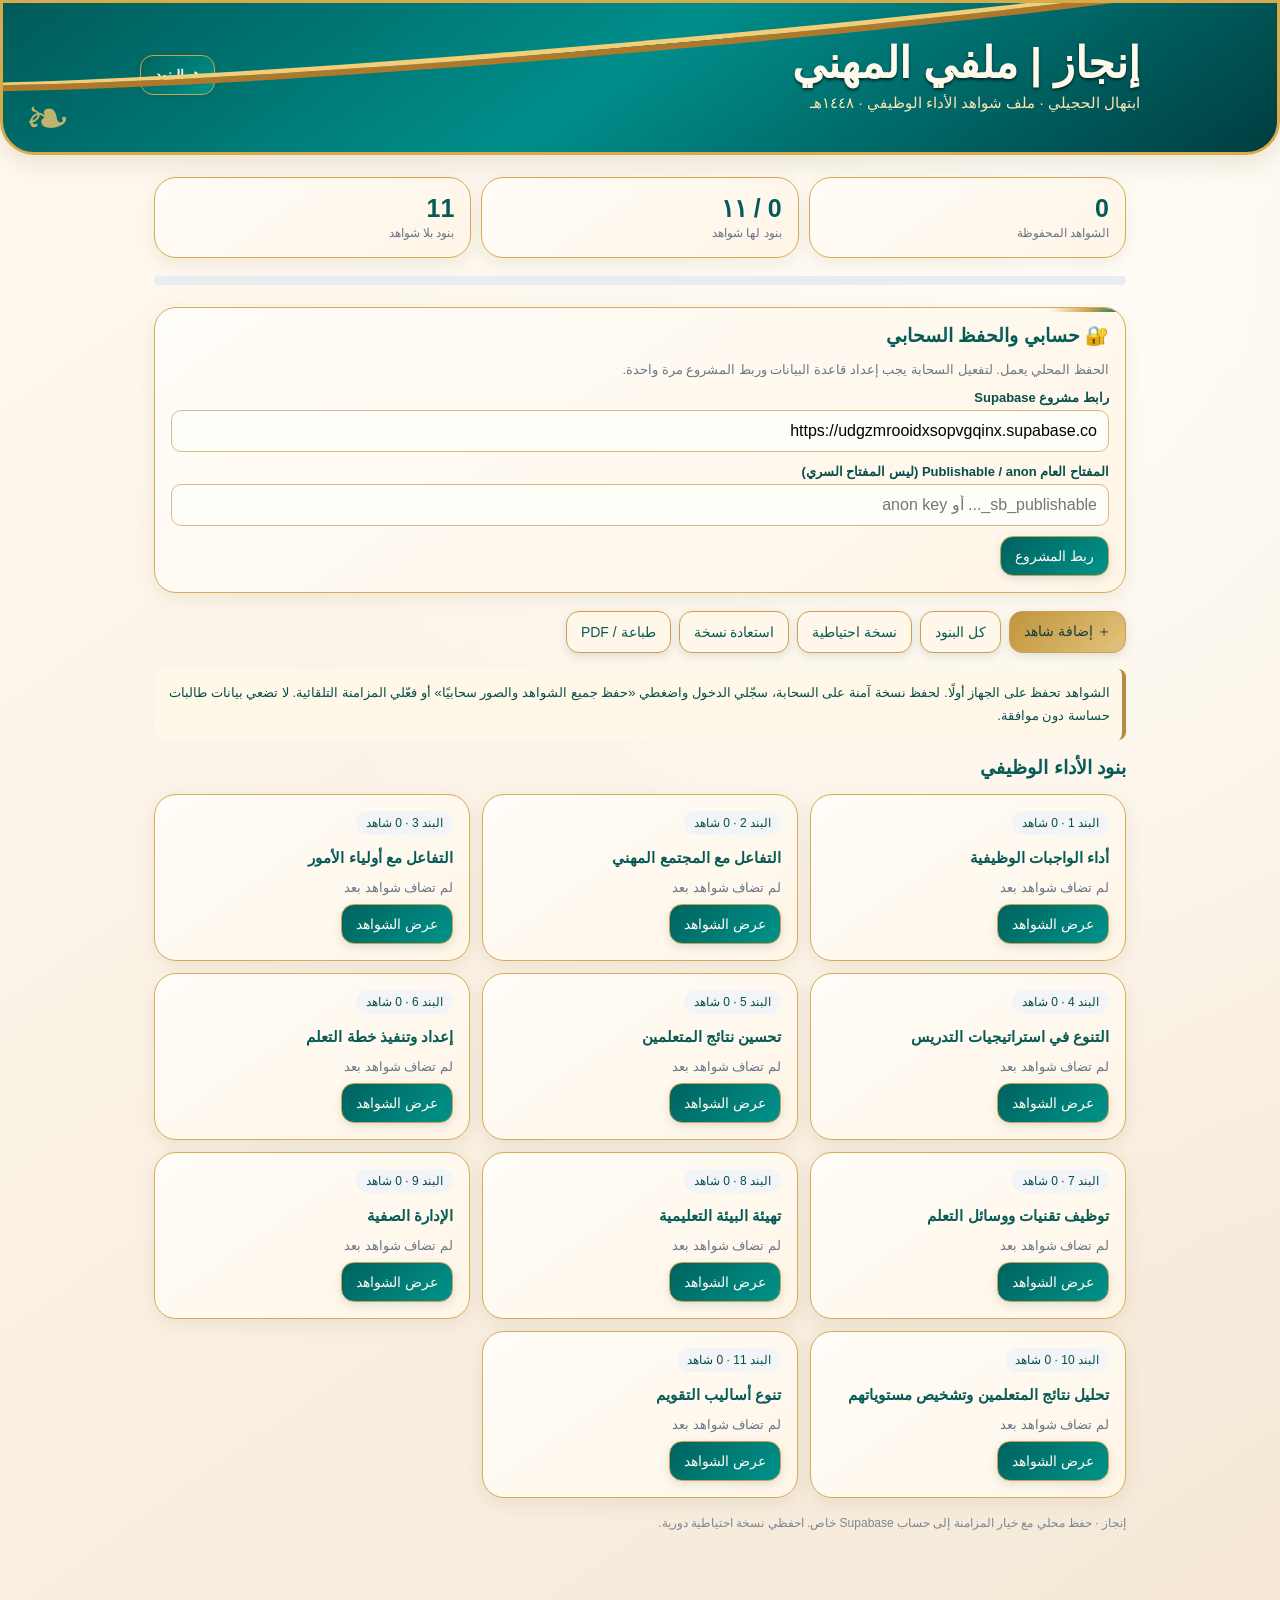
==== index.html @ 8f48d22a "Apply teal and gold mobile visual theme while preserving portfolio features" ====
<!doctype html><html lang="ar" dir="rtl"><head><meta charset="utf-8"><meta name="viewport" content="width=device-width,initial-scale=1"><meta name="theme-color" content="#102b4a"><title>إنجاز | ملفي المهني</title><link rel="manifest" href="manifest.webmanifest"><link rel="icon" type="image/png" href="icon-192.png"><link rel="apple-touch-icon" href="icon-192.png"><style>
:root{font-family:Tahoma,Arial,sans-serif;color:#18304b;background:#f5f7fa}*{box-sizing:border-box}body{margin:0}header{background:#102b4a;color:#fff;padding:22px 18px;border-bottom:5px solid #cba75d}.wrap{max-width:1000px;margin:auto}h1{font-size:25px;margin:0 0 6px}header p{margin:0;color:#e4d1a8;font-size:13px}.main{padding:20px 14px 60px}.stats{display:grid;grid-template-columns:repeat(3,1fr);gap:10px;margin-bottom:18px}.stat,.panel,.item{background:white;border:1px solid #e1e6ec;border-radius:15px;padding:16px;box-shadow:0 2px 8px #122b4510}.stat strong{display:block;font-size:25px;color:#102b4a}.stat span{font-size:12px;color:#667589}.bar{height:9px;border-radius:20px;background:#e9edf1;overflow:hidden;margin:14px 0 22px}.bar div{height:100%;background:#cba75d;width:0}.toolbar{display:flex;gap:8px;flex-wrap:wrap;margin-bottom:16px}button,.btn{font:inherit;cursor:pointer;border:0;border-radius:10px;background:#102b4a;color:white;padding:11px 14px;font-size:14px}button.alt{background:#e8edf3;color:#193451}button.gold{background:#b48c43;color:white}button.danger{background:#a53f4b}button:focus,input:focus,textarea:focus,select:focus{outline:3px solid #cba75d88}h2{font-size:19px;margin:0 0 15px}.grid{display:grid;grid-template-columns:repeat(auto-fit,minmax(235px,1fr));gap:12px}.item{display:flex;flex-direction:column;gap:9px}.item h3{font-size:15px;margin:0;line-height:1.8}.item small{color:#667589}.item button{align-self:start}.pill{background:#f2f4f7;border-radius:99px;padding:5px 10px;font-size:12px;width:fit-content}.panel{margin-bottom:18px}.hidden{display:none!important}label{display:block;font-weight:bold;font-size:13px;margin:12px 0 5px}input,textarea,select{width:100%;font:inherit;border:1px solid #ccd5df;border-radius:10px;padding:11px;background:white}textarea{min-height:85px;resize:vertical}.checks{display:grid;grid-template-columns:repeat(auto-fit,minmax(230px,1fr));gap:6px;margin-top:8px}.checks label{margin:0;font-weight:normal;border:1px solid #e2e6eb;padding:8px;border-radius:9px}.checks input{width:auto;margin-left:7px}.files{font-size:13px;color:#536477}.evidence{border-top:1px solid #e2e6eb;padding:14px 0}.evidence:first-child{border-top:0}.evidence h3{margin:0 0 5px;font-size:16px}.evidence p{white-space:pre-wrap;line-height:1.8}.attachments{display:flex;gap:8px;flex-wrap:wrap}.attachments img{width:112px;height:100px;object-fit:cover;border-radius:10px;border:1px solid #d8dfe7}.recommend{background:#f5f8fc;border:1px solid #d7e1ed;border-radius:12px;padding:12px;margin:12px 0}.recommend h3{font-size:15px;margin:0 0 8px}.recommend .rec{border-top:1px solid #dfe5ec;padding:9px 0;font-size:13px;line-height:1.7}.recommend .rec:first-of-type{border-top:0}.recommend .rec strong{display:block}.recommend .rec em{color:#596b7d;font-style:normal}.tag{display:inline-block;background:#e8edf4;border-radius:7px;padding:3px 7px;margin:3px;font-size:12px}.attachments a{color:#123e70;background:#edf3f8;border-radius:8px;padding:8px;font-size:12px;text-decoration:none}.muted{color:#6c7888;font-size:13px}.note{padding:12px;border-right:4px solid #b48c43;background:#fff7e7;border-radius:8px;font-size:13px;line-height:1.8;margin:16px 0}.actions{display:flex;gap:8px;flex-wrap:wrap;margin-top:10px}.footer{color:#7b8794;font-size:12px;margin-top:18px}@media(max-width:550px){.stat{padding:11px}.stat strong{font-size:21px}.stats{gap:6px}.toolbar button{flex:1}}@media print{header{color:#102b4a;background:white}.toolbar,.actions,.no-print,#formPanel,#filterPanel,.item button{display:none!important}.grid{display:block}.item{break-inside:avoid;margin-bottom:12px}.main{padding:0}.panel,.item,.stat{box-shadow:none}body{background:white}}

.topline{display:flex;align-items:center;justify-content:space-between;gap:12px}.topBack{border:1px solid #d5b36e;background:transparent;color:#f6d58e;font-weight:bold}.analysis{margin:16px 0;border:1px solid #e6c77c;border-radius:14px;overflow:hidden;background:#fffdf7}.analysis h4{margin:0;padding:12px;background:#fff2d6;color:#795619}.analysisItem{padding:12px;border-top:1px solid #e7ebeb;line-height:1.8}.analysisItem strong{color:#163451}.analysisItem p{margin:5px 0;font-size:13px}.analysisStatus{font-size:12px;background:#e7f4e9;border-radius:15px;padding:3px 9px;margin-left:7px}.analysisStatus.maybe{background:#fff0d6}.attachments img{width:125px;height:115px}.attachments button{padding:4px;background:transparent}.lightbox{position:fixed;inset:0;background:#061324ed;z-index:100;display:flex;flex-direction:column;align-items:center;justify-content:center;padding:18px;gap:12px}.lightbox img{max-width:96vw;max-height:78vh;object-fit:contain;border-radius:8px}.lightbox button{align-self:flex-start;background:#fff;color:#102b4a}.lightbox p{color:white;font-size:13px;overflow-wrap:anywhere}.evidence{background:#fff;border:1px solid #e1e6ec;border-radius:16px;padding:18px;margin-bottom:15px}.evidence h3{font-size:20px;color:#102b4a}.backFloating{margin-bottom:14px}
</style><style id="luxury-teal-gold">
:root{font-family:Tahoma,Arial,sans-serif!important;color:#064f4b!important;background:#fbf4e9!important}
body{background:radial-gradient(ellipse at 82% 16%,#fffdf7 0%,transparent 55%),linear-gradient(145deg,#fffaf1,#f5e8d7)!important;color:#064f4b!important}
header{position:relative;overflow:hidden;background:linear-gradient(145deg,#005b59,#008e8b 48%,#003d40)!important;border:3px solid #d7aa4a!important;border-radius:0 0 34px 34px!important;box-shadow:0 9px 25px #71511d22!important;padding:35px 22px 40px!important}
header:before{content:"";position:absolute;width:120%;height:68px;left:-10%;top:-30px;border-bottom:5px solid #f3ce79;border-radius:50%;transform:rotate(-5deg);box-shadow:0 6px 0 #af782b;pointer-events:none}
header:after{content:"❧";position:absolute;left:22px;bottom:2px;color:#f0c66d;font-size:54px;opacity:.8}
header h1{font-size:clamp(27px,6vw,43px)!important;color:#fff9eb!important;text-shadow:0 2px 3px #002d2a!important}
header p{color:#fce6b2!important;font-size:15px!important}
.main{max-width:1000px;margin:auto;padding:22px 14px 65px!important}
.panel,.item,.stat{background:linear-gradient(145deg,#fffdf8,#fff5e7)!important;border:1.5px solid #d5ac58!important;border-radius:22px!important;box-shadow:0 5px 17px #66501f18!important}
.panel{position:relative;overflow:hidden}.panel:before{content:"";display:block;position:absolute;right:0;top:0;width:75px;height:4px;background:linear-gradient(90deg,transparent,#d5a44d,#006e68)}
h2,h3,.stat strong{color:#075b56!important}
button,.btn{background:linear-gradient(135deg,#00625e,#00938b)!important;border:1px solid #cfa04c!important;border-radius:13px!important;color:#fffaf1!important;box-shadow:0 3px 9px #004a4320!important}
button.gold{background:linear-gradient(135deg,#c0943c,#e2c37c)!important;color:#183d3a!important}
button.alt{background:#fff8ea!important;color:#075b56!important}
input,textarea,select{background:#fffdf8!important;border-color:#d8bb83!important}
.bar div{background:linear-gradient(90deg,#007f77,#d9ae57)!important}
@media(max-width:600px){header{padding:32px 15px 35px!important}.main{padding:15px 10px 45px!important}.panel,.item,.stat{border-radius:18px!important;padding:13px!important}h1{font-size:29px!important}.stats{gap:7px!important}.stat strong{font-size:22px!important}}
</style></head><body><header><div class="wrap"><div class="topline"><div><h1>إنجاز | ملفي المهني</h1><p>ابتهال الحجيلي · ملف شواهد الأداء الوظيفي · ١٤٤٨هـ</p></div><button type="button" id="topBack" class="topBack" aria-label="الرجوع إلى بنود الأداء">➜ البنود</button></div></div></header><main class="wrap main"><div class="stats"><div class="stat"><strong id="total">٠</strong><span>الشواهد المحفوظة</span></div><div class="stat"><strong id="covered">٠ / ١١</strong><span>بنود لها شواهد</span></div><div class="stat"><strong id="missing">١١</strong><span>بنود بلا شواهد</span></div></div><div class="bar"><div id="progress"></div></div><section class="panel no-print" id="cloudPanel">
<h2>🔐 حسابي والحفظ السحابي</h2>
<p class="muted" id="cloudStatus">الحفظ المحلي يعمل. لتفعيل السحابة يجب إعداد قاعدة البيانات وربط المشروع مرة واحدة.</p>
<div id="cloudConfig">
<label>رابط مشروع Supabase</label><input id="projectUrl" value="https://udgzmrooidxsopvgqinx.supabase.co" placeholder="https://xxxx.supabase.co" autocomplete="off" spellcheck="false">
<label>المفتاح العام Publishable / anon (ليس المفتاح السري)</label><input id="publicKey" placeholder="sb_publishable_... أو anon key" autocomplete="off">
<div class="actions"><button type="button" id="connectCloud">ربط المشروع</button></div>
</div>
<div id="cloudAuth" class="hidden">
<label>البريد الإلكتروني</label><input type="email" id="loginEmail" autocomplete="username">
<label>كلمة المرور</label><input type="password" id="loginPassword" autocomplete="current-password">
<div class="actions"><button type="button" id="signIn">دخول</button><button type="button" class="alt" id="signUp">إنشاء حساب</button><button type="button" class="alt hidden" id="signOut">خروج</button></div>
</div>
<div id="cloudActions" class="hidden">
<div class="actions"><button type="button" id="uploadCloud" class="gold">☁️ رفع الشواهد المحلية إلى حسابي</button><button type="button" id="downloadCloud" class="alt">⬇️ استرجاع الشواهد السحابية إلى الجهاز</button></div>
<p class="muted">راجعي الشواهد قبل المزامنة. لا ترفعي بيانات الطالبات الحساسة إلا بعد التأكد من إعداد سياسات الحماية.</p>
</div>
</section><div class="toolbar no-print"><button id="addBtn" class="gold">＋ إضافة شاهد</button><button id="allBtn" class="alt">كل البنود</button><button id="exportBtn" class="alt">نسخة احتياطية</button><button id="importBtn" class="alt">استعادة نسخة</button><button id="printBtn" class="alt">طباعة / PDF</button><input id="importInput" type="file" accept="application/json" hidden></div><div class="note no-print">تُحفظ الشواهد على هذا الجهاز أولًا. ويمكن رفع شاهد نصي واحد تختارينه إلى حسابك السحابي. لا ترفعي صورًا أو بيانات حساسة للطالبات دون موافقات وإعدادات خصوصية ملائمة، واحفظي نسخة احتياطية بانتظام.</div><section id="formPanel" class="panel hidden"><h2 id="formTitle">إضافة شاهد جديد</h2><form id="form"><label for="title">عنوان الشاهد *</label><input id="title" required maxlength="120" placeholder="مثال: استراتيجية الصف المقلوب"><label for="date">تاريخ التنفيذ</label><input id="date" type="date"><label for="desc">وصف التنفيذ</label><textarea id="desc" placeholder="ماذا نفذتِ؟ وكيف؟"></textarea><label for="impact">الأثر أو النتيجة (بما يمكن إثباته)</label><textarea id="impact" placeholder="مثال: مشاركة الطالبات في النشاط، نتائج التقويم... "></textarea><button type="button" class="alt" id="suggestBtn" style="margin-top:12px">✨ اقترحي البنود المناسبة</button><div id="suggestions" class="recommend hidden" aria-live="polite"></div><label>البنود التي يدعمها الشاهد * (اختيارك النهائي)</label><div class="checks" id="checks"></div><label for="uploads">إرفاق صور أو PDF (عدة ملفات)</label><input id="uploads" type="file" accept="image/*,application/pdf" multiple><p class="muted">للنسخة التجريبية: حتى 5 ملفات، وبحد 5 ميجابايت لكل ملف. المرفقات السابقة تبقى عند التعديل.</p><div id="existing" class="files"></div><div class="actions"><button type="submit" class="gold">حفظ الشاهد</button><button type="button" id="cancelBtn" class="alt">إلغاء</button></div></form></section><section id="filterPanel" class="panel hidden"><h2 id="filterTitle"></h2><button id="backBtn" class="alt no-print">رجوع إلى البنود</button><div id="filteredList"></div></section><section id="overview"><h2>بنود الأداء الوظيفي</h2><div class="grid" id="grid"></div></section><p class="footer">نسخة أولية مستقلة · الملفات والبيانات تبقى في هذا المتصفح حتى تصدير نسخة احتياطية أو ربط التخزين السحابي.</p></main><script>
const B=['أداء الواجبات الوظيفية','التفاعل مع المجتمع المهني','التفاعل مع أولياء الأمور','التنوع في استراتيجيات التدريس','تحسين نتائج المتعلمين','إعداد وتنفيذ خطة التعلم','توظيف تقنيات ووسائل التعلم','تهيئة البيئة التعليمية','الإدارة الصفية','تحليل نتائج المتعلمين وتشخيص مستوياتهم','تنوع أساليب التقويم'];let db,editing=null,filter=null;const $=id=>document.getElementById(id);const esc=s=>String(s??'').replace(/[&<>"']/g,c=>({'&':'&amp;','<':'&lt;','>':'&gt;','"':'&quot;',"'":'&#39;'}[c]));const req=(store,mode='readonly')=>db.transaction(store,mode).objectStore(store);function request(r){return new Promise((resolve,reject)=>{r.onsuccess=()=>resolve(r.result);r.onerror=()=>reject(r.error)})}async function all(){return request(req('entries').getAll())}async function save(x){return request(req('entries','readwrite').put(x))}async function remove(id){return request(req('entries','readwrite').delete(id))}function show(id,yes){$(id).classList.toggle('hidden',!yes)}function checkboxes(selected=[]){$('checks').innerHTML=B.map((b,i)=>`<label><input type="checkbox" value="${i}" ${selected.includes(i)?'checked':''}>${i+1}. ${esc(b)}</label>`).join('')}function openForm(x=null){show('suggestions',false);editing=x?.id||null;$('form').reset();$('formTitle').textContent=x?'تعديل الشاهد':'إضافة شاهد جديد';$('title').value=x?.title||'';$('date').value=x?.date||'';$('desc').value=x?.desc||'';$('impact').value=x?.impact||'';checkboxes(x?.bands||[]);$('existing').textContent=x?.files?.length?`المرفقات المحفوظة: ${x.files.map(f=>f.name).join('، ')}`:'';show('formPanel',true);$('formPanel').scrollIntoView({behavior:'smooth'})}function closeForm(){show('formPanel',false);editing=null}function openImage(f){const overlay=document.createElement('div');overlay.className='lightbox';overlay.setAttribute('role','dialog');overlay.setAttribute('aria-modal','true');const close=document.createElement('button');close.textContent='✕ إغلاق الصورة';const img=document.createElement('img');const url=URL.createObjectURL(f.blob);img.src=url;img.alt=f.name;const cap=document.createElement('p');cap.textContent=f.name;function dismiss(){overlay.remove();URL.revokeObjectURL(url);document.removeEventListener('keydown',key)}function key(ev){if(ev.key==='Escape')dismiss()}close.onclick=dismiss;overlay.onclick=ev=>{if(ev.target===overlay)dismiss()};document.addEventListener('keydown',key);overlay.append(close,img,cap);document.body.append(overlay);close.focus()}
function attachment(f){if((f.type||'').startsWith('image/')){const btn=document.createElement('button');btn.type='button';btn.title='تكبير الصورة';const img=document.createElement('img');const url=URL.createObjectURL(f.blob);img.src=url;img.alt=f.name;btn.append(img);btn.onclick=()=>openImage(f);return btn}const a=document.createElement('a');a.textContent='📎 '+f.name;a.href=URL.createObjectURL(f.blob);a.target='_blank';a.rel='noopener';return a}
function analysisFor(e){const t=[e.title,e.desc,e.impact].join(' ').toLowerCase();return e.bands.map(i=>{const rule=RULES.find(r=>r.idx===i);const matched=rule&&rule.words.some(w=>t.includes(w));const reason=matched?rule.why:'لا يكفي الوصف المكتوب لإثبات هذا البند؛ راجعي الشاهد وأرفقي دليلًا مناسبًا.';const needs=i===5?'يُفضّل إرفاق خطة الدرس أو التحضير لإثبات التخطيط.':i===4||i===9||i===10?'أرفقي نتائج أو أداة تقويم موثقة عند الحاجة.':'';return `<div class="analysisItem"><strong>${esc(B[i])}</strong> <span class="analysisStatus ${matched?'':'maybe'}">${matched?'ارتباط مبدئي':'يحتاج مراجعة'}</span><p><b>سبب الارتباط:</b> ${esc(reason)}</p>${needs?`<p><b>دليل داعم:</b> ${esc(needs)}</p>`:''}</div>`}).join('')}
function renderEvidence(list,container){container.replaceChildren();if(!list.length){const p=document.createElement('p');p.className='muted';p.textContent='لا توجد شواهد لهذا البند بعد.';container.append(p);return}for(const e of list.sort((a,b)=>b.created-a.created)){const el=document.createElement('article');el.className='evidence';el.innerHTML=`<h3>${esc(e.title)}</h3><div class="muted">${esc(e.date||'دون تاريخ')} · ${e.bands.map(i=>`<span class="tag">${esc(B[i])}</span>`).join(' ')}</div>${e.desc?`<p><b>التنفيذ:</b> ${esc(e.desc)}</p>`:''}${e.impact?`<p><b>الأثر:</b> ${esc(e.impact)}</p>`:''}<h4>📷 الشواهد المرفقة (${(e.files||[]).length})</h4><div class="attachments"></div><section class="analysis"><h4>💡 تحليل الشاهد والبنود التي يدعمها</h4>${analysisFor(e)}<p class="muted" style="padding:0 12px">هذا تحليل نصي مبدئي لا يفحص الصور ولا يثبت تحقق البند تلقائيًا.</p></section><div class="actions no-print"><button class="alt edit">تعديل</button><button class="danger delete">حذف</button></div>`;const at=el.querySelector('.attachments');(e.files||[]).forEach(f=>at.append(attachment(f)));el.querySelector('.edit').onclick=()=>openForm(e);el.querySelector('.delete').onclick=async()=>{if(confirm('هل تريدين حذف هذا الشاهد نهائيًا؟')){await remove(e.id);await render()}};container.append(el)}}
async function render(){const entries=await all();$('total').textContent=entries.length;const count=B.map((_,i)=>entries.filter(e=>e.bands.includes(i)).length);const covered=count.filter(n=>n>0).length;$('covered').textContent=covered+' / ١١';$('missing').textContent=11-covered;$('progress').style.width=(covered/11*100)+'%';$('grid').innerHTML=B.map((b,i)=>`<article class="item"><span class="pill">البند ${i+1} · ${count[i]} شاهد</span><h3>${esc(b)}</h3><small>${count[i]?'توجد شواهد مرتبطة':'لم تضاف شواهد بعد'}</small><button data-band="${i}">عرض الشواهد</button></article>`).join('');$('grid').querySelectorAll('button').forEach(b=>b.onclick=()=>viewBand(Number(b.dataset.band)));if(filter!==null){$('filterTitle').textContent=B[filter];renderEvidence(entries.filter(e=>e.bands.includes(filter)),$('filteredList'))}}function viewBand(i){filter=i;show('overview',false);show('filterPanel',true);render();$('filterPanel').scrollIntoView({behavior:'smooth'})}function viewAll(){filter=null;show('overview',true);show('filterPanel',false)}function blobToData(b){return new Promise((resolve,reject)=>{const r=new FileReader();r.onload=()=>resolve(r.result);r.onerror=()=>reject(r.error);r.readAsDataURL(b)})}function dataToBlob(s){const [meta,data]=s.split(',');const type=meta.match(/data:(.*?);/)?.[1]||'application/octet-stream';const bin=atob(data),bytes=new Uint8Array(bin.length);for(let i=0;i<bin.length;i++)bytes[i]=bin.charCodeAt(i);return new Blob([bytes],{type})}function download(blob,name){const url=URL.createObjectURL(blob),a=document.createElement('a');a.href=url;a.download=name;a.click();setTimeout(()=>URL.revokeObjectURL(url),10000)}const RULES=[
{words:['تكليف','سجل','مناوبة','لجنة','واجبات'],idx:0,why:'يوثق أداء مهمة أو تكليف وظيفي'},
{words:['ورشة','تبادل خبرات','مجتمع مهني','زميلات','تطوير مهني'],idx:1,why:'يوثق مشاركة مهنية مع المعلمات'},
{words:['أولياء','الأسرة','الأسر','ولي الأمر','الواتساب','رسالة للأهل'],idx:2,why:'يوثق تواصلاً تعليمياً مع الأسرة'},
{words:['الصف المقلوب','التعلم التعاوني','التعلم باللعب','استراتيجية','مجموعات','مسابقة'],idx:3,why:'يوضح استراتيجية تدريس مطبقة'},
{words:['تحسن النتائج','بعد المعالجة','قبل وبعد','ارتفاع التحصيل','تقدم الطالبات'],idx:4,why:'يشير إلى تغير في نتائج التعلم؛ يلزم قياس موثق'},
{words:['خطة درس','تحضير','خطة التعلم','أهداف الدرس','تخطيط'],idx:5,why:'يشير إلى إعداد أو تنفيذ خطة تعلم'},
{words:['مكعبات','مجسمات','وسائل','تقنية','لعبة إلكترونية','السبورة','دينز'],idx:6,why:'يوضح توظيف وسيلة أو تقنية تعليمية'},
{words:['ركن','البيئة الصفية','تهيئة الفصل','لوحة تعليمية'],idx:7,why:'يوضح تجهيز بيئة التعلم'},
{words:['إدارة الصف','قواعد الصف','تنظيم المجموعات','انضباط'],idx:8,why:'يوضح إجراءً لإدارة الصف'},
{words:['تحليل النتائج','تشخيص','اختبار تشخيصي','مستويات الطالبات','الفاقد'],idx:9,why:'يشير إلى تحليل أو تشخيص مستوى المتعلمين'},
{words:['تقويم','بطاقة خروج','اختبار','ملاحظة','أسئلة شفهية'],idx:10,why:'يوضح أداة تقويم؛ يلزم توثيق استخدامها'}];
function suggestions(){const text=[$('title').value,$('desc').value,$('impact').value].join(' ').toLowerCase();const hits=RULES.filter(r=>r.words.some(w=>text.includes(w))).map(r=>({...r,proof:r.idx===4||r.idx===9||r.idx===10}));const panel=$('suggestions');show('suggestions',true);panel.innerHTML='<h3>تحليل مبدئي من الكلمات المكتوبة</h3><p class="muted">اقتراح آلي بسيط، لا يفحص الصور أو الملفات ولا يثبت تحقق البند. راجعي الدليل قبل الاعتماد.</p>'+(hits.length?hits.map(r=>`<div class="rec"><strong>${r.idx+1}. ${esc(B[r.idx])}</strong><em>${esc(r.why)}${r.proof?' — أرفقي نتيجة أو أداة موثقة.':''}</em></div>`).join(''):'<p>لم أجد مؤشرات كافية. أضيفي وصفًا أدق للتنفيذ والأثر ثم أعيدي التحليل.</p>')+'<button type="button" class="gold" id="applySuggestions">تحديد المقترحات للمراجعة</button>';panel.querySelector('#applySuggestions').onclick=()=>{document.querySelectorAll('#checks input').forEach(c=>c.checked=hits.some(r=>r.idx===Number(c.value)));};}
$('suggestBtn').onclick=suggestions;
$('topBack').onclick=()=>{if(!$('formPanel').classList.contains('hidden')){closeForm();return}if(filter!==null){viewAll();return}viewAll();window.scrollTo({top:0,behavior:'smooth'})};
$('addBtn').onclick=()=>openForm();$('cancelBtn').onclick=closeForm;$('allBtn').onclick=viewAll;$('backBtn').onclick=viewAll;$('printBtn').onclick=async()=>{viewAll();const entries=await all();const area=document.createElement('section');area.id='printEntries';area.className='panel';area.innerHTML='<h2>سجل الشواهد</h2>';renderEvidence(entries,area);$('overview').after(area);window.print();setTimeout(()=>area.remove(),1000)};$('form').onsubmit=async ev=>{ev.preventDefault();const bands=[...$('checks').querySelectorAll('input:checked')].map(x=>Number(x.value));if(!bands.length){alert('اختاري بندًا واحدًا على الأقل');return}const input=[...$('uploads').files];if(input.length>5||input.some(f=>f.size>5*1024*1024)){alert('الحد الأقصى 5 ملفات، كل ملف حتى 5 ميجابايت');return}const old=editing?await request(req('entries').get(editing)):null;const files=[...(old?.files||[]),...input.map(f=>({name:f.name,type:f.type,blob:f}))];if(files.length>5){alert('الحد الأقصى 5 ملفات لكل شاهد، بما فيها المرفقات القديمة.');return}try{await save({id:editing||crypto.randomUUID(),created:old?.created||Date.now(),title:$('title').value.trim(),date:$('date').value,desc:$('desc').value.trim(),impact:$('impact').value.trim(),bands,files});closeForm();await render();alert('تم حفظ الشاهد على هذا الجهاز')}catch(e){alert('تعذر الحفظ. قد تكون مساحة تخزين المتصفح ممتلئة.')} };$('exportBtn').onclick=async()=>{const entries=await all();const output=[];for(const e of entries){output.push({...e,files:await Promise.all((e.files||[]).map(async f=>({name:f.name,type:f.type,data:await blobToData(f.blob)})))})}download(new Blob([JSON.stringify({app:'engaz',version:1,entries:output})],{type:'application/json'}),'engaz-backup-'+new Date().toISOString().slice(0,10)+'.json')};$('importBtn').onclick=()=>$('importInput').click();$('importInput').onchange=async ev=>{const f=ev.target.files[0];if(!f)return;try{const data=JSON.parse(await f.text());if(data.app!=='engaz'||!Array.isArray(data.entries))throw Error();if(!confirm('سيتم دمج الشواهد من النسخة الاحتياطية مع الشواهد الحالية. متابعة؟'))return;for(const e of data.entries){if(!Array.isArray(e.bands)||typeof e.title!=='string')continue;await save({...e,files:(e.files||[]).map(x=>({name:x.name,type:x.type,blob:dataToBlob(x.data)}))})}await render();alert('تمت الاستعادة')}catch(e){alert('الملف غير صالح أو تعذرت استعادته')}finally{ev.target.value=''}};const r=indexedDB.open('engaz-v2',1);r.onupgradeneeded=()=>r.result.createObjectStore('entries',{keyPath:'id'});r.onsuccess=async()=>{db=r.result;checkboxes();await render()};r.onerror=()=>alert('تعذر تشغيل التخزين المحلي في هذا المتصفح');if('serviceWorker'in navigator&&location.protocol.startsWith('http'))navigator.serviceWorker.register('./sw.js').catch(()=>{});
</script><script type="module" src="./cloud.js"></script></body></html>
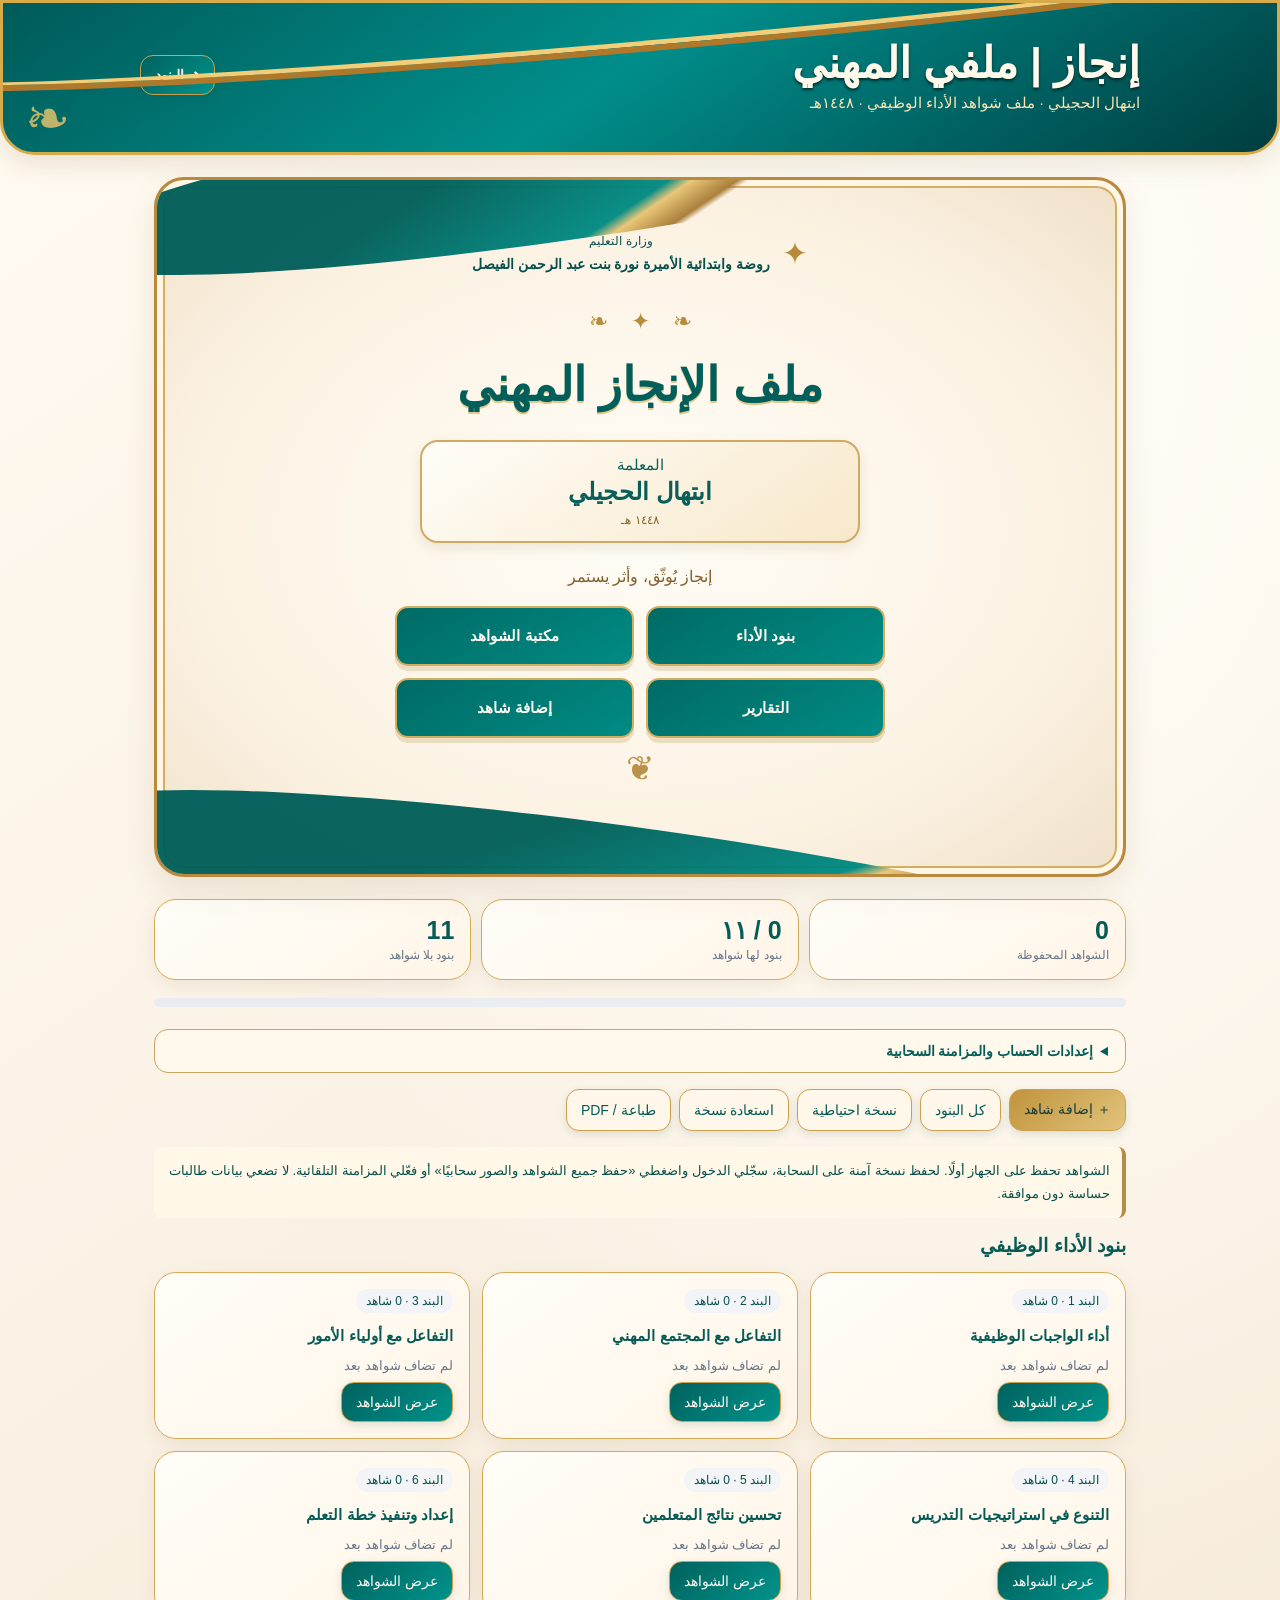
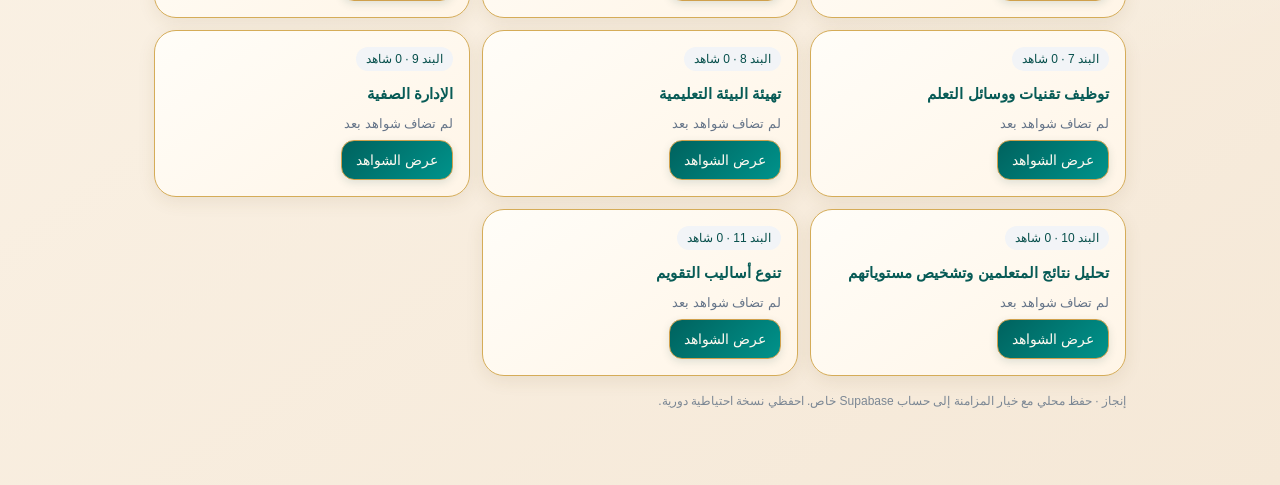
==== commit 9603bd16: "Add ornate teal-gold portfolio home and tuck cloud settings away" ====
--- a/index.html
+++ b/index.html
@@ -20,7 +20,20 @@
 input,textarea,select{background:#fffdf8!important;border-color:#d8bb83!important}
 .bar div{background:linear-gradient(90deg,#007f77,#d9ae57)!important}
 @media(max-width:600px){header{padding:32px 15px 35px!important}.main{padding:15px 10px 45px!important}.panel,.item,.stat{border-radius:18px!important;padding:13px!important}h1{font-size:29px!important}.stats{gap:7px!important}.stat strong{font-size:22px!important}}
-</style></head><body><header><div class="wrap"><div class="topline"><div><h1>إنجاز | ملفي المهني</h1><p>ابتهال الحجيلي · ملف شواهد الأداء الوظيفي · ١٤٤٨هـ</p></div><button type="button" id="topBack" class="topBack" aria-label="الرجوع إلى بنود الأداء">➜ البنود</button></div></div></header><main class="wrap main"><div class="stats"><div class="stat"><strong id="total">٠</strong><span>الشواهد المحفوظة</span></div><div class="stat"><strong id="covered">٠ / ١١</strong><span>بنود لها شواهد</span></div><div class="stat"><strong id="missing">١١</strong><span>بنود بلا شواهد</span></div></div><div class="bar"><div id="progress"></div></div><section class="panel no-print" id="cloudPanel">
+</style><style id="luxury-home-v2">
+.luxury-home{position:relative;isolation:isolate;overflow:hidden;min-height:min(700px,85svh);padding:30px 18px 35px;margin:0 auto 22px;text-align:center;border:3px solid #b98a3e;border-radius:30px;background:radial-gradient(ellipse at center,#fffdf7 0%,#fbf1e1 68%,#efe0c8 100%);box-shadow:inset 0 0 0 6px #fff6e6,inset 0 0 0 8px #d4ad61,0 12px 30px #705c3820}
+.luxury-home:before,.luxury-home:after{content:"";position:absolute;z-index:-1;left:-12%;width:125%;height:140px;border-radius:50%;transform:rotate(-9deg);background:linear-gradient(155deg,#005e59 35%,#008a82 55%,#e9c474 57%,#a77b36 61%,transparent 62%);opacity:.96}
+.luxury-home:before{top:-92px}.luxury-home:after{bottom:-95px;transform:rotate(8deg)}
+.luxury-brand{display:flex;justify-content:center;align-items:center;gap:12px;max-width:480px;margin:16px auto 24px;font-size:12px;line-height:1.8;color:#07514d}.luxury-brand strong{font-size:14px}.brand-mark{font-size:31px;color:#b98b39}
+.luxury-flourish{font-size:23px;color:#b78d3b;margin-bottom:10px}
+.luxury-home h2{font-size:clamp(29px,6.5vw,47px);line-height:1.6;margin:8px auto 18px;color:#005f5a!important;text-shadow:0 2px 0 #e4c68a}
+.luxury-teacher{margin:auto;padding:14px 18px;max-width:440px;border:2px solid #cfaa62;border-radius:18px;background:linear-gradient(145deg,#fffdf8,#f7e8ca);box-shadow:0 5px 13px #705d2a20;font-size:15px;color:#0a5e59}.luxury-teacher strong{display:block;font-size:24px;margin:4px 0}.luxury-teacher span{font-size:12px;color:#85682f}
+.luxury-quote{margin:24px auto 18px;color:#81602e;font-size:16px}
+.luxury-links{display:grid;grid-template-columns:repeat(2,minmax(0,1fr));gap:12px;max-width:490px;margin:20px auto 10px}.luxury-links button{min-height:60px!important;background:linear-gradient(150deg,#006b65,#008b84)!important;border:2px solid #d4ad61!important;font-size:15px!important;font-weight:bold;box-shadow:0 5px 0 #b99b5a45!important}
+.luxury-bottom{font-size:34px;color:#bb924a}.luxury-settings{margin:0 0 16px;border:1px solid #caa35d;border-radius:14px;background:#fff9ed;overflow:hidden}.luxury-settings summary{cursor:pointer;padding:13px 17px;color:#075f58;font-weight:bold;font-size:14px}.luxury-settings .panel{margin:0!important;border:0!important;box-shadow:none!important}
+@media(max-width:600px){.luxury-home{min-height:unset;padding:22px 15px 32px;border-radius:23px}.luxury-home h2{font-size:31px!important}.luxury-teacher strong{font-size:22px}.luxury-links{gap:10px}.luxury-links button{min-height:57px!important;padding:9px!important}.luxury-brand{margin:14px auto 20px}}
+@media print{.luxury-home,.luxury-settings{display:none!important}}
+</style></head><body><header><div class="wrap"><div class="topline"><div><h1>إنجاز | ملفي المهني</h1><p>ابتهال الحجيلي · ملف شواهد الأداء الوظيفي · ١٤٤٨هـ</p></div><button type="button" id="topBack" class="topBack" aria-label="الرجوع إلى بنود الأداء">➜ البنود</button></div></div></header><main class="wrap main"><section class="luxury-home no-print" id="luxuryHome" aria-label="الصفحة الرئيسية"><div class="luxury-brand"><span class="brand-mark">✦</span><div>وزارة التعليم<br><strong>روضة وابتدائية الأميرة نورة بنت عبد الرحمن الفيصل</strong></div></div><div class="luxury-flourish">❧　✦　❧</div><h2>ملف الإنجاز المهني</h2><div class="luxury-teacher">المعلمة <strong>ابتهال الحجيلي</strong><span>١٤٤٨ هـ</span></div><p class="luxury-quote">إنجاز يُوثّق، وأثر يستمر</p><div class="luxury-links"><button type="button" id="luxBands">بنود الأداء</button><button type="button" id="luxEvidence">مكتبة الشواهد</button><button type="button" id="luxReports">التقارير</button><button type="button" id="luxAdd">إضافة شاهد</button></div><div class="luxury-bottom">❦</div></section><div class="stats"><div class="stat"><strong id="total">٠</strong><span>الشواهد المحفوظة</span></div><div class="stat"><strong id="covered">٠ / ١١</strong><span>بنود لها شواهد</span></div><div class="stat"><strong id="missing">١١</strong><span>بنود بلا شواهد</span></div></div><div class="bar"><div id="progress"></div></div><details class="luxury-settings no-print" id="luxSettings"><summary>إعدادات الحساب والمزامنة السحابية</summary><section class="panel no-print" id="cloudPanel">
 <h2>🔐 حسابي والحفظ السحابي</h2>
 <p class="muted" id="cloudStatus">الحفظ المحلي يعمل. لتفعيل السحابة يجب إعداد قاعدة البيانات وربط المشروع مرة واحدة.</p>
 <div id="cloudConfig">
@@ -37,7 +50,7 @@
 <div class="actions"><button type="button" id="uploadCloud" class="gold">☁️ رفع الشواهد المحلية إلى حسابي</button><button type="button" id="downloadCloud" class="alt">⬇️ استرجاع الشواهد السحابية إلى الجهاز</button></div>
 <p class="muted">راجعي الشواهد قبل المزامنة. لا ترفعي بيانات الطالبات الحساسة إلا بعد التأكد من إعداد سياسات الحماية.</p>
 </div>
-</section><div class="toolbar no-print"><button id="addBtn" class="gold">＋ إضافة شاهد</button><button id="allBtn" class="alt">كل البنود</button><button id="exportBtn" class="alt">نسخة احتياطية</button><button id="importBtn" class="alt">استعادة نسخة</button><button id="printBtn" class="alt">طباعة / PDF</button><input id="importInput" type="file" accept="application/json" hidden></div><div class="note no-print">تُحفظ الشواهد على هذا الجهاز أولًا. ويمكن رفع شاهد نصي واحد تختارينه إلى حسابك السحابي. لا ترفعي صورًا أو بيانات حساسة للطالبات دون موافقات وإعدادات خصوصية ملائمة، واحفظي نسخة احتياطية بانتظام.</div><section id="formPanel" class="panel hidden"><h2 id="formTitle">إضافة شاهد جديد</h2><form id="form"><label for="title">عنوان الشاهد *</label><input id="title" required maxlength="120" placeholder="مثال: استراتيجية الصف المقلوب"><label for="date">تاريخ التنفيذ</label><input id="date" type="date"><label for="desc">وصف التنفيذ</label><textarea id="desc" placeholder="ماذا نفذتِ؟ وكيف؟"></textarea><label for="impact">الأثر أو النتيجة (بما يمكن إثباته)</label><textarea id="impact" placeholder="مثال: مشاركة الطالبات في النشاط، نتائج التقويم... "></textarea><button type="button" class="alt" id="suggestBtn" style="margin-top:12px">✨ اقترحي البنود المناسبة</button><div id="suggestions" class="recommend hidden" aria-live="polite"></div><label>البنود التي يدعمها الشاهد * (اختيارك النهائي)</label><div class="checks" id="checks"></div><label for="uploads">إرفاق صور أو PDF (عدة ملفات)</label><input id="uploads" type="file" accept="image/*,application/pdf" multiple><p class="muted">للنسخة التجريبية: حتى 5 ملفات، وبحد 5 ميجابايت لكل ملف. المرفقات السابقة تبقى عند التعديل.</p><div id="existing" class="files"></div><div class="actions"><button type="submit" class="gold">حفظ الشاهد</button><button type="button" id="cancelBtn" class="alt">إلغاء</button></div></form></section><section id="filterPanel" class="panel hidden"><h2 id="filterTitle"></h2><button id="backBtn" class="alt no-print">رجوع إلى البنود</button><div id="filteredList"></div></section><section id="overview"><h2>بنود الأداء الوظيفي</h2><div class="grid" id="grid"></div></section><p class="footer">نسخة أولية مستقلة · الملفات والبيانات تبقى في هذا المتصفح حتى تصدير نسخة احتياطية أو ربط التخزين السحابي.</p></main><script>
+</section></details><div class="toolbar no-print"><button id="addBtn" class="gold">＋ إضافة شاهد</button><button id="allBtn" class="alt">كل البنود</button><button id="exportBtn" class="alt">نسخة احتياطية</button><button id="importBtn" class="alt">استعادة نسخة</button><button id="printBtn" class="alt">طباعة / PDF</button><input id="importInput" type="file" accept="application/json" hidden></div><div class="note no-print">تُحفظ الشواهد على هذا الجهاز أولًا. ويمكن رفع شاهد نصي واحد تختارينه إلى حسابك السحابي. لا ترفعي صورًا أو بيانات حساسة للطالبات دون موافقات وإعدادات خصوصية ملائمة، واحفظي نسخة احتياطية بانتظام.</div><section id="formPanel" class="panel hidden"><h2 id="formTitle">إضافة شاهد جديد</h2><form id="form"><label for="title">عنوان الشاهد *</label><input id="title" required maxlength="120" placeholder="مثال: استراتيجية الصف المقلوب"><label for="date">تاريخ التنفيذ</label><input id="date" type="date"><label for="desc">وصف التنفيذ</label><textarea id="desc" placeholder="ماذا نفذتِ؟ وكيف؟"></textarea><label for="impact">الأثر أو النتيجة (بما يمكن إثباته)</label><textarea id="impact" placeholder="مثال: مشاركة الطالبات في النشاط، نتائج التقويم... "></textarea><button type="button" class="alt" id="suggestBtn" style="margin-top:12px">✨ اقترحي البنود المناسبة</button><div id="suggestions" class="recommend hidden" aria-live="polite"></div><label>البنود التي يدعمها الشاهد * (اختيارك النهائي)</label><div class="checks" id="checks"></div><label for="uploads">إرفاق صور أو PDF (عدة ملفات)</label><input id="uploads" type="file" accept="image/*,application/pdf" multiple><p class="muted">للنسخة التجريبية: حتى 5 ملفات، وبحد 5 ميجابايت لكل ملف. المرفقات السابقة تبقى عند التعديل.</p><div id="existing" class="files"></div><div class="actions"><button type="submit" class="gold">حفظ الشاهد</button><button type="button" id="cancelBtn" class="alt">إلغاء</button></div></form></section><section id="filterPanel" class="panel hidden"><h2 id="filterTitle"></h2><button id="backBtn" class="alt no-print">رجوع إلى البنود</button><div id="filteredList"></div></section><section id="overview"><h2>بنود الأداء الوظيفي</h2><div class="grid" id="grid"></div></section><p class="footer">نسخة أولية مستقلة · الملفات والبيانات تبقى في هذا المتصفح حتى تصدير نسخة احتياطية أو ربط التخزين السحابي.</p></main><script>
 const B=['أداء الواجبات الوظيفية','التفاعل مع المجتمع المهني','التفاعل مع أولياء الأمور','التنوع في استراتيجيات التدريس','تحسين نتائج المتعلمين','إعداد وتنفيذ خطة التعلم','توظيف تقنيات ووسائل التعلم','تهيئة البيئة التعليمية','الإدارة الصفية','تحليل نتائج المتعلمين وتشخيص مستوياتهم','تنوع أساليب التقويم'];let db,editing=null,filter=null;const $=id=>document.getElementById(id);const esc=s=>String(s??'').replace(/[&<>"']/g,c=>({'&':'&amp;','<':'&lt;','>':'&gt;','"':'&quot;',"'":'&#39;'}[c]));const req=(store,mode='readonly')=>db.transaction(store,mode).objectStore(store);function request(r){return new Promise((resolve,reject)=>{r.onsuccess=()=>resolve(r.result);r.onerror=()=>reject(r.error)})}async function all(){return request(req('entries').getAll())}async function save(x){return request(req('entries','readwrite').put(x))}async function remove(id){return request(req('entries','readwrite').delete(id))}function show(id,yes){$(id).classList.toggle('hidden',!yes)}function checkboxes(selected=[]){$('checks').innerHTML=B.map((b,i)=>`<label><input type="checkbox" value="${i}" ${selected.includes(i)?'checked':''}>${i+1}. ${esc(b)}</label>`).join('')}function openForm(x=null){show('suggestions',false);editing=x?.id||null;$('form').reset();$('formTitle').textContent=x?'تعديل الشاهد':'إضافة شاهد جديد';$('title').value=x?.title||'';$('date').value=x?.date||'';$('desc').value=x?.desc||'';$('impact').value=x?.impact||'';checkboxes(x?.bands||[]);$('existing').textContent=x?.files?.length?`المرفقات المحفوظة: ${x.files.map(f=>f.name).join('، ')}`:'';show('formPanel',true);$('formPanel').scrollIntoView({behavior:'smooth'})}function closeForm(){show('formPanel',false);editing=null}function openImage(f){const overlay=document.createElement('div');overlay.className='lightbox';overlay.setAttribute('role','dialog');overlay.setAttribute('aria-modal','true');const close=document.createElement('button');close.textContent='✕ إغلاق الصورة';const img=document.createElement('img');const url=URL.createObjectURL(f.blob);img.src=url;img.alt=f.name;const cap=document.createElement('p');cap.textContent=f.name;function dismiss(){overlay.remove();URL.revokeObjectURL(url);document.removeEventListener('keydown',key)}function key(ev){if(ev.key==='Escape')dismiss()}close.onclick=dismiss;overlay.onclick=ev=>{if(ev.target===overlay)dismiss()};document.addEventListener('keydown',key);overlay.append(close,img,cap);document.body.append(overlay);close.focus()}
 function attachment(f){if((f.type||'').startsWith('image/')){const btn=document.createElement('button');btn.type='button';btn.title='تكبير الصورة';const img=document.createElement('img');const url=URL.createObjectURL(f.blob);img.src=url;img.alt=f.name;btn.append(img);btn.onclick=()=>openImage(f);return btn}const a=document.createElement('a');a.textContent='📎 '+f.name;a.href=URL.createObjectURL(f.blob);a.target='_blank';a.rel='noopener';return a}
 function analysisFor(e){const t=[e.title,e.desc,e.impact].join(' ').toLowerCase();return e.bands.map(i=>{const rule=RULES.find(r=>r.idx===i);const matched=rule&&rule.words.some(w=>t.includes(w));const reason=matched?rule.why:'لا يكفي الوصف المكتوب لإثبات هذا البند؛ راجعي الشاهد وأرفقي دليلًا مناسبًا.';const needs=i===5?'يُفضّل إرفاق خطة الدرس أو التحضير لإثبات التخطيط.':i===4||i===9||i===10?'أرفقي نتائج أو أداة تقويم موثقة عند الحاجة.':'';return `<div class="analysisItem"><strong>${esc(B[i])}</strong> <span class="analysisStatus ${matched?'':'maybe'}">${matched?'ارتباط مبدئي':'يحتاج مراجعة'}</span><p><b>سبب الارتباط:</b> ${esc(reason)}</p>${needs?`<p><b>دليل داعم:</b> ${esc(needs)}</p>`:''}</div>`}).join('')}
@@ -58,4 +71,6 @@
 $('suggestBtn').onclick=suggestions;
 $('topBack').onclick=()=>{if(!$('formPanel').classList.contains('hidden')){closeForm();return}if(filter!==null){viewAll();return}viewAll();window.scrollTo({top:0,behavior:'smooth'})};
 $('addBtn').onclick=()=>openForm();$('cancelBtn').onclick=closeForm;$('allBtn').onclick=viewAll;$('backBtn').onclick=viewAll;$('printBtn').onclick=async()=>{viewAll();const entries=await all();const area=document.createElement('section');area.id='printEntries';area.className='panel';area.innerHTML='<h2>سجل الشواهد</h2>';renderEvidence(entries,area);$('overview').after(area);window.print();setTimeout(()=>area.remove(),1000)};$('form').onsubmit=async ev=>{ev.preventDefault();const bands=[...$('checks').querySelectorAll('input:checked')].map(x=>Number(x.value));if(!bands.length){alert('اختاري بندًا واحدًا على الأقل');return}const input=[...$('uploads').files];if(input.length>5||input.some(f=>f.size>5*1024*1024)){alert('الحد الأقصى 5 ملفات، كل ملف حتى 5 ميجابايت');return}const old=editing?await request(req('entries').get(editing)):null;const files=[...(old?.files||[]),...input.map(f=>({name:f.name,type:f.type,blob:f}))];if(files.length>5){alert('الحد الأقصى 5 ملفات لكل شاهد، بما فيها المرفقات القديمة.');return}try{await save({id:editing||crypto.randomUUID(),created:old?.created||Date.now(),title:$('title').value.trim(),date:$('date').value,desc:$('desc').value.trim(),impact:$('impact').value.trim(),bands,files});closeForm();await render();alert('تم حفظ الشاهد على هذا الجهاز')}catch(e){alert('تعذر الحفظ. قد تكون مساحة تخزين المتصفح ممتلئة.')} };$('exportBtn').onclick=async()=>{const entries=await all();const output=[];for(const e of entries){output.push({...e,files:await Promise.all((e.files||[]).map(async f=>({name:f.name,type:f.type,data:await blobToData(f.blob)})))})}download(new Blob([JSON.stringify({app:'engaz',version:1,entries:output})],{type:'application/json'}),'engaz-backup-'+new Date().toISOString().slice(0,10)+'.json')};$('importBtn').onclick=()=>$('importInput').click();$('importInput').onchange=async ev=>{const f=ev.target.files[0];if(!f)return;try{const data=JSON.parse(await f.text());if(data.app!=='engaz'||!Array.isArray(data.entries))throw Error();if(!confirm('سيتم دمج الشواهد من النسخة الاحتياطية مع الشواهد الحالية. متابعة؟'))return;for(const e of data.entries){if(!Array.isArray(e.bands)||typeof e.title!=='string')continue;await save({...e,files:(e.files||[]).map(x=>({name:x.name,type:x.type,blob:dataToBlob(x.data)}))})}await render();alert('تمت الاستعادة')}catch(e){alert('الملف غير صالح أو تعذرت استعادته')}finally{ev.target.value=''}};const r=indexedDB.open('engaz-v2',1);r.onupgradeneeded=()=>r.result.createObjectStore('entries',{keyPath:'id'});r.onsuccess=async()=>{db=r.result;checkboxes();await render()};r.onerror=()=>alert('تعذر تشغيل التخزين المحلي في هذا المتصفح');if('serviceWorker'in navigator&&location.protocol.startsWith('http'))navigator.serviceWorker.register('./sw.js').catch(()=>{});
-</script><script type="module" src="./cloud.js"></script></body></html>
+</script><script type="module" src="./cloud.js"></script><script id="luxury-navigation">
+document.addEventListener('DOMContentLoaded',()=>{const go=id=>document.getElementById(id)?.click();document.getElementById('luxBands')?.addEventListener('click',()=>{go('allBtn');document.getElementById('overview')?.scrollIntoView({behavior:'smooth'})});document.getElementById('luxEvidence')?.addEventListener('click',()=>{go('allBtn');document.getElementById('overview')?.scrollIntoView({behavior:'smooth'})});document.getElementById('luxReports')?.addEventListener('click',()=>go('printBtn'));document.getElementById('luxAdd')?.addEventListener('click',()=>go('addBtn'))});
+</script></body></html>
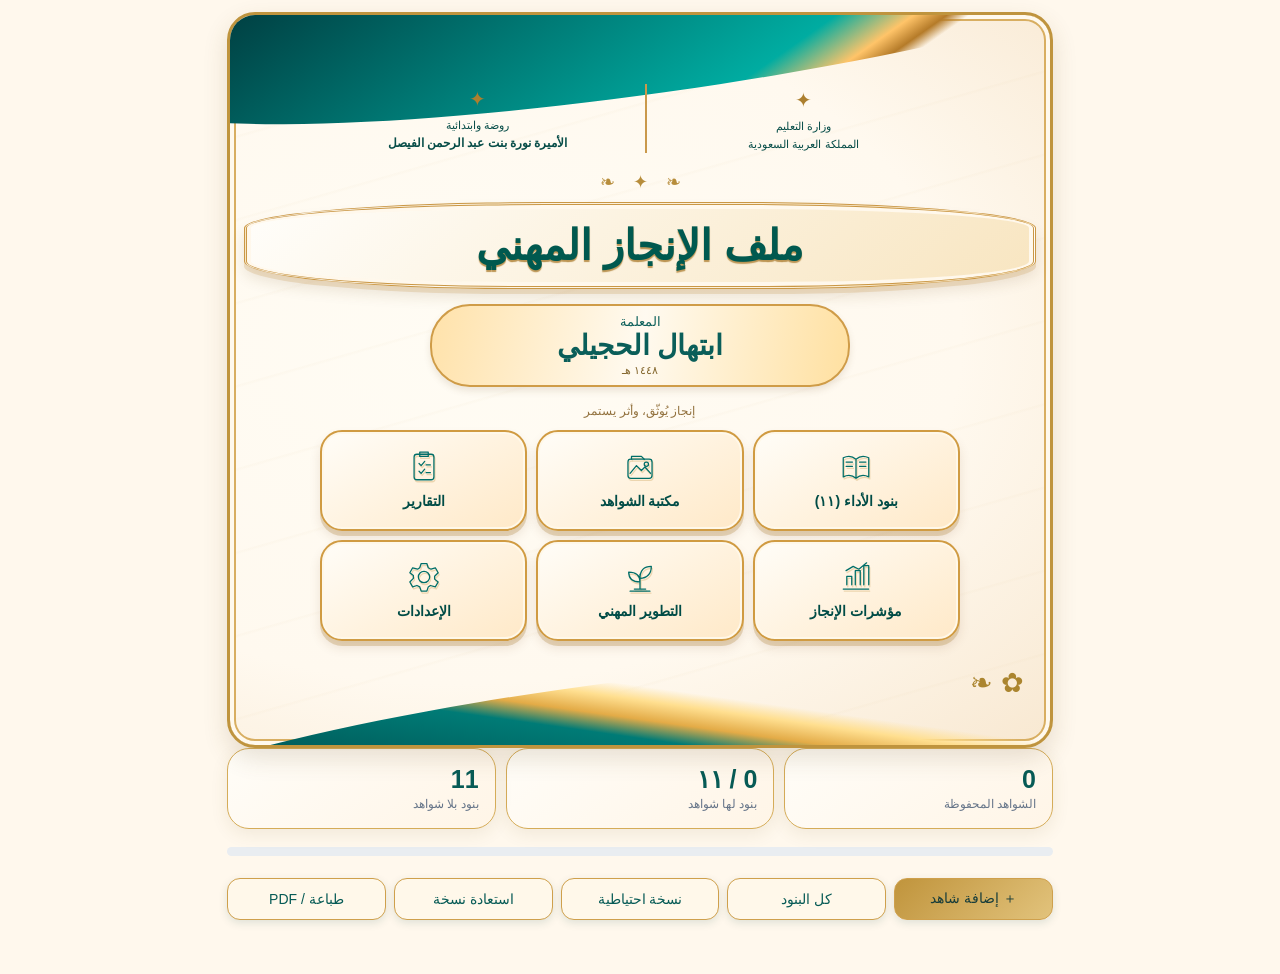
==== commit af0fba14: "Activate unified six-section mobile portfolio interface" ====
--- a/index.html
+++ b/index.html
@@ -33,7 +33,7 @@
 .luxury-bottom{font-size:34px;color:#bb924a}.luxury-settings{margin:0 0 16px;border:1px solid #caa35d;border-radius:14px;background:#fff9ed;overflow:hidden}.luxury-settings summary{cursor:pointer;padding:13px 17px;color:#075f58;font-weight:bold;font-size:14px}.luxury-settings .panel{margin:0!important;border:0!important;box-shadow:none!important}
 @media(max-width:600px){.luxury-home{min-height:unset;padding:22px 15px 32px;border-radius:23px}.luxury-home h2{font-size:31px!important}.luxury-teacher strong{font-size:22px}.luxury-links{gap:10px}.luxury-links button{min-height:57px!important;padding:9px!important}.luxury-brand{margin:14px auto 20px}}
 @media print{.luxury-home,.luxury-settings{display:none!important}}
-</style></head><body><header><div class="wrap"><div class="topline"><div><h1>إنجاز | ملفي المهني</h1><p>ابتهال الحجيلي · ملف شواهد الأداء الوظيفي · ١٤٤٨هـ</p></div><button type="button" id="topBack" class="topBack" aria-label="الرجوع إلى بنود الأداء">➜ البنود</button></div></div></header><main class="wrap main"><section class="luxury-home no-print" id="luxuryHome" aria-label="الصفحة الرئيسية"><div class="luxury-brand"><span class="brand-mark">✦</span><div>وزارة التعليم<br><strong>روضة وابتدائية الأميرة نورة بنت عبد الرحمن الفيصل</strong></div></div><div class="luxury-flourish">❧　✦　❧</div><h2>ملف الإنجاز المهني</h2><div class="luxury-teacher">المعلمة <strong>ابتهال الحجيلي</strong><span>١٤٤٨ هـ</span></div><p class="luxury-quote">إنجاز يُوثّق، وأثر يستمر</p><div class="luxury-links"><button type="button" id="luxBands">بنود الأداء</button><button type="button" id="luxEvidence">مكتبة الشواهد</button><button type="button" id="luxReports">التقارير</button><button type="button" id="luxAdd">إضافة شاهد</button></div><div class="luxury-bottom">❦</div></section><div class="stats"><div class="stat"><strong id="total">٠</strong><span>الشواهد المحفوظة</span></div><div class="stat"><strong id="covered">٠ / ١١</strong><span>بنود لها شواهد</span></div><div class="stat"><strong id="missing">١١</strong><span>بنود بلا شواهد</span></div></div><div class="bar"><div id="progress"></div></div><details class="luxury-settings no-print" id="luxSettings"><summary>إعدادات الحساب والمزامنة السحابية</summary><section class="panel no-print" id="cloudPanel">
+</style><link rel="stylesheet" href="./luxury-ui.css"></head><body><header><div class="wrap"><div class="topline"><div><h1>إنجاز | ملفي المهني</h1><p>ابتهال الحجيلي · ملف شواهد الأداء الوظيفي · ١٤٤٨هـ</p></div><button type="button" id="topBack" class="topBack" aria-label="الرجوع إلى بنود الأداء">➜ البنود</button></div></div></header><main class="wrap main"><section class="luxury-home no-print" id="luxuryHome" aria-label="الصفحة الرئيسية"><div class="luxury-brand"><span class="brand-mark">✦</span><div>وزارة التعليم<br><strong>روضة وابتدائية الأميرة نورة بنت عبد الرحمن الفيصل</strong></div></div><div class="luxury-flourish">❧　✦　❧</div><h2>ملف الإنجاز المهني</h2><div class="luxury-teacher">المعلمة <strong>ابتهال الحجيلي</strong><span>١٤٤٨ هـ</span></div><p class="luxury-quote">إنجاز يُوثّق، وأثر يستمر</p><div class="luxury-links"><button type="button" id="luxBands">بنود الأداء</button><button type="button" id="luxEvidence">مكتبة الشواهد</button><button type="button" id="luxReports">التقارير</button><button type="button" id="luxAdd">إضافة شاهد</button></div><div class="luxury-bottom">❦</div></section><div class="stats"><div class="stat"><strong id="total">٠</strong><span>الشواهد المحفوظة</span></div><div class="stat"><strong id="covered">٠ / ١١</strong><span>بنود لها شواهد</span></div><div class="stat"><strong id="missing">١١</strong><span>بنود بلا شواهد</span></div></div><div class="bar"><div id="progress"></div></div><details class="luxury-settings no-print" id="luxSettings"><summary>إعدادات الحساب والمزامنة السحابية</summary><section class="panel no-print" id="cloudPanel">
 <h2>🔐 حسابي والحفظ السحابي</h2>
 <p class="muted" id="cloudStatus">الحفظ المحلي يعمل. لتفعيل السحابة يجب إعداد قاعدة البيانات وربط المشروع مرة واحدة.</p>
 <div id="cloudConfig">
@@ -73,4 +73,4 @@
 $('addBtn').onclick=()=>openForm();$('cancelBtn').onclick=closeForm;$('allBtn').onclick=viewAll;$('backBtn').onclick=viewAll;$('printBtn').onclick=async()=>{viewAll();const entries=await all();const area=document.createElement('section');area.id='printEntries';area.className='panel';area.innerHTML='<h2>سجل الشواهد</h2>';renderEvidence(entries,area);$('overview').after(area);window.print();setTimeout(()=>area.remove(),1000)};$('form').onsubmit=async ev=>{ev.preventDefault();const bands=[...$('checks').querySelectorAll('input:checked')].map(x=>Number(x.value));if(!bands.length){alert('اختاري بندًا واحدًا على الأقل');return}const input=[...$('uploads').files];if(input.length>5||input.some(f=>f.size>5*1024*1024)){alert('الحد الأقصى 5 ملفات، كل ملف حتى 5 ميجابايت');return}const old=editing?await request(req('entries').get(editing)):null;const files=[...(old?.files||[]),...input.map(f=>({name:f.name,type:f.type,blob:f}))];if(files.length>5){alert('الحد الأقصى 5 ملفات لكل شاهد، بما فيها المرفقات القديمة.');return}try{await save({id:editing||crypto.randomUUID(),created:old?.created||Date.now(),title:$('title').value.trim(),date:$('date').value,desc:$('desc').value.trim(),impact:$('impact').value.trim(),bands,files});closeForm();await render();alert('تم حفظ الشاهد على هذا الجهاز')}catch(e){alert('تعذر الحفظ. قد تكون مساحة تخزين المتصفح ممتلئة.')} };$('exportBtn').onclick=async()=>{const entries=await all();const output=[];for(const e of entries){output.push({...e,files:await Promise.all((e.files||[]).map(async f=>({name:f.name,type:f.type,data:await blobToData(f.blob)})))})}download(new Blob([JSON.stringify({app:'engaz',version:1,entries:output})],{type:'application/json'}),'engaz-backup-'+new Date().toISOString().slice(0,10)+'.json')};$('importBtn').onclick=()=>$('importInput').click();$('importInput').onchange=async ev=>{const f=ev.target.files[0];if(!f)return;try{const data=JSON.parse(await f.text());if(data.app!=='engaz'||!Array.isArray(data.entries))throw Error();if(!confirm('سيتم دمج الشواهد من النسخة الاحتياطية مع الشواهد الحالية. متابعة؟'))return;for(const e of data.entries){if(!Array.isArray(e.bands)||typeof e.title!=='string')continue;await save({...e,files:(e.files||[]).map(x=>({name:x.name,type:x.type,blob:dataToBlob(x.data)}))})}await render();alert('تمت الاستعادة')}catch(e){alert('الملف غير صالح أو تعذرت استعادته')}finally{ev.target.value=''}};const r=indexedDB.open('engaz-v2',1);r.onupgradeneeded=()=>r.result.createObjectStore('entries',{keyPath:'id'});r.onsuccess=async()=>{db=r.result;checkboxes();await render()};r.onerror=()=>alert('تعذر تشغيل التخزين المحلي في هذا المتصفح');if('serviceWorker'in navigator&&location.protocol.startsWith('http'))navigator.serviceWorker.register('./sw.js').catch(()=>{});
 </script><script type="module" src="./cloud.js"></script><script id="luxury-navigation">
 document.addEventListener('DOMContentLoaded',()=>{const go=id=>document.getElementById(id)?.click();document.getElementById('luxBands')?.addEventListener('click',()=>{go('allBtn');document.getElementById('overview')?.scrollIntoView({behavior:'smooth'})});document.getElementById('luxEvidence')?.addEventListener('click',()=>{go('allBtn');document.getElementById('overview')?.scrollIntoView({behavior:'smooth'})});document.getElementById('luxReports')?.addEventListener('click',()=>go('printBtn'));document.getElementById('luxAdd')?.addEventListener('click',()=>go('addBtn'))});
-</script></body></html>
+</script><script src="./luxury-ui.js"></script></body></html>
--- a/luxury-ui.css
+++ b/luxury-ui.css
@@ -0,0 +1,75 @@
+
+/* Unified portfolio layout. All evidence and sync functions remain in index.html. */
+body.lux-mode{background:#fff8ed!important;color:#07564e!important}
+body.lux-mode .main{padding:12px 12px 38px!important;max-width:850px}
+body.lux-mode .main>*{display:none!important}
+body.lux-mode[data-lux-page="home"] .main>#luxuryHome{display:block!important}
+body.lux-mode[data-lux-page="bands"] .main>#overview:not(.hidden),
+body.lux-mode[data-lux-page="bands"] .main>#filterPanel:not(.hidden),
+body.lux-mode[data-lux-page="library"] .main>#luxLibraryPage,
+body.lux-mode[data-lux-page="reports"] .main>#luxReportsPage,
+body.lux-mode[data-lux-page="metrics"] .main>.stats,
+body.lux-mode[data-lux-page="metrics"] .main>.bar,
+body.lux-mode[data-lux-page="metrics"] .main>#luxMetricsPage,
+body.lux-mode[data-lux-page="development"] .main>#luxDevelopmentPage,
+body.lux-mode[data-lux-page="settings"] .main>#luxSettings,
+body.lux-mode[data-lux-page="settings"] .main>.toolbar,
+body.lux-mode[data-lux-page="settings"] .main>.note,
+body.lux-mode[data-lux-page="form"] .main>#formPanel:not(.hidden){display:block!important}
+body.lux-mode[data-lux-page="home"]>header{display:none!important}
+body.lux-mode>header{border-radius:0 0 22px 22px!important;padding:17px 15px!important}
+body.lux-mode>header:before{height:38px;top:-30px}
+body.lux-mode>header:after{font-size:25px}
+body.lux-mode>header .wrap{max-width:820px}
+body.lux-mode>header h1{font-size:20px!important}
+body.lux-mode>header p{font-size:11px!important}
+body.lux-mode>header #topBack{font-size:13px!important;padding:9px 12px!important;min-width:85px}
+body.lux-mode .luxury-home{margin:0 auto!important;padding:0 14px 32px!important;min-height:0!important;background:
+repeating-linear-gradient(164deg,transparent 0 37px,#d2b07209 38px 39px,transparent 41px 80px),
+radial-gradient(ellipse at 28% 45%,#fffcf4 0%,#fff9ef 60%,#f8e8d1 100%)!important;
+border:3px solid #bf943e!important;box-shadow:inset 0 0 0 4px #fff9ed,inset 0 0 0 6px #d8ae61,0 10px 25px #68502729!important;
+border-radius:28px!important;text-align:center;overflow:hidden}
+body.lux-mode .luxury-home:before{top:-74px!important;left:-14%!important;width:135%!important;height:150px!important;border-radius:0 0 58% 55%!important;transform:rotate(-8deg)!important;background:linear-gradient(153deg,#002c31 0%,#007b76 40%,#00aca1 65%,#ffc469 72%,#b57b29 75%,transparent 77%)!important;opacity:1!important}
+body.lux-mode .luxury-home:after{bottom:-99px!important;left:-17%!important;width:145%!important;height:170px!important;border-radius:53% 60% 0 0!important;transform:rotate(-7deg)!important;background:linear-gradient(15deg,#003b3d 25%,#007b76 53%,#e3ab47 57%,#ffdf90 61%,transparent 64%)!important;opacity:1!important}
+body.lux-mode .luxury-brand{display:grid!important;grid-template-columns:1fr 1fr;gap:10px;max-width:640px;margin:68px auto 16px!important;line-height:1.65}
+body.lux-mode .luxury-brand>div{font-size:11px!important;color:#074d48!important;display:flex;justify-content:center;flex-direction:column;min-height:58px}
+body.lux-mode .luxury-brand strong{font-size:12px!important;font-weight:750}
+body.lux-mode .luxury-brand .brand-mark{display:none}
+body.lux-mode .luxury-brand>div:before{content:"✦";display:block;font-size:20px;color:#ac7f2e;margin-bottom:0}
+body.lux-mode .luxury-brand .ministry-brand{border-left:2px solid #ca994b}
+body.lux-mode .luxury-flourish{font-size:18px!important;margin:0 auto 8px!important}
+body.lux-mode .luxury-home h2{background:linear-gradient(140deg,#fffefb,#f8e5c0)!important;border:3px double #ca9745;border-radius:38% 38% 34% 34%/30% 30% 32% 32%;box-shadow:0 5px 0 #c18d3a35,0 9px 14px #6a4a1420,inset 0 0 0 4px #fff8ec;padding:9px 7px!important;margin:8px 0 15px!important;font-size:clamp(25px,6.5vw,42px)!important;color:#00594f!important;line-height:1.5!important;text-shadow:0 2px 1px #bd9655!important}
+body.lux-mode .luxury-teacher{padding:8px 12px!important;border:2px solid #cf9c48!important;border-radius:40px!important;max-width:420px!important;font-size:13px!important;margin:0 auto 17px!important;background:linear-gradient(100deg,#ffe2aa,#fffaf0,#ffe0a0)!important;box-shadow:0 4px 7px #6a491d20!important}
+body.lux-mode .luxury-teacher strong{font-size:clamp(20px,5vw,28px)!important;margin:0!important}
+body.lux-mode .luxury-teacher span{font-size:11px}
+body.lux-mode .luxury-quote{font-size:12px!important;margin:2px auto 12px!important;color:#92713d!important}
+body.lux-mode .luxury-links{display:grid!important;grid-template-columns:repeat(3,minmax(0,1fr))!important;gap:9px!important;margin:8px auto 12px!important;max-width:640px!important}
+body.lux-mode .luxury-links button{min-height:101px!important;display:flex;flex-direction:column;align-items:center;justify-content:center;gap:7px;padding:10px 4px!important;background:linear-gradient(150deg,#fffdf8,#ffe9c8)!important;border:2px solid #d09b42!important;border-radius:22px!important;box-shadow:inset 0 0 0 2px #fff8e9,0 5px 0 #a8792842,0 7px 11px #6c431c20!important;color:#004c46!important;font-weight:750!important;font-size:clamp(10px,2.7vw,14px)!important;line-height:1.45!important}
+body.lux-mode .luxury-links button:active{transform:translateY(2px)}
+body.lux-mode .luxury-links svg{height:34px;width:34px;filter:drop-shadow(1px 2px 0 #cda65d60);stroke:#006e68;stroke-width:1.8;fill:none;stroke-linecap:round;stroke-linejoin:round}
+body.lux-mode .luxury-bottom{height:60px!important;display:flex;align-items:center;justify-content:flex-start;padding:0 12px!important;font-size:25px!important;color:#ad822e!important}
+body.lux-mode .luxury-bottom:before{content:"✿ ❧";font-size:27px;color:#ab852f}
+body.lux-mode .lux-content-page{margin:12px 0 22px!important;padding:17px 14px!important;border:2px solid #cfaa62!important;border-radius:22px;background:radial-gradient(ellipse at 65% 0,#fffefa 1%,#fbefde 100%)!important;box-shadow:0 6px 17px #70542915}
+body.lux-mode .lux-page-heading{margin:0 0 15px!important;padding:12px;border:2px solid #d3a14f;border-radius:20px;background:linear-gradient(110deg,#fffdf8,#f6e1bc,#fffaf1);box-shadow:0 4px 9px #81582313;text-align:center;color:#005d56!important;font-size:clamp(20px,5.4vw,27px)!important}
+body.lux-mode #overview>h2{padding:12px;border:2px solid #d3a14f;border-radius:20px;background:#fff7e8;text-align:center}
+body.lux-mode #overview .grid{grid-template-columns:repeat(2,minmax(0,1fr));gap:10px}
+body.lux-mode #overview .item{min-width:0;padding:13px 10px!important;min-height:178px}
+body.lux-mode #overview .item h3{font-size:14px!important;line-height:1.65}
+body.lux-mode #overview .item button{font-size:12px!important;padding:8px 10px!important}
+body.lux-mode #overview .item .pill{font-size:10px}
+body.lux-mode #luxLibraryList .evidence{border:1px solid #d7b267;border-radius:17px;padding:15px;margin:0 0 12px;background:#fffdf9}
+body.lux-mode .lux-action-bar{display:flex;gap:9px;flex-wrap:wrap;margin:10px 0 16px}
+body.lux-mode .lux-action-bar>button{flex:1;min-width:105px;line-height:1.5;padding:11px}
+body.lux-mode .lux-count{font-weight:bold;color:#8e662b;font-size:13px;margin:8px 0 17px}
+body.lux-mode .lux-metric-list{display:grid;gap:9px}
+body.lux-mode .lux-metric-row{background:#fffdf8;border:1px solid #e2c68f;border-radius:13px;padding:10px 12px;display:grid;grid-template-columns:1fr auto;gap:9px;align-items:center;font-size:13px}
+body.lux-mode .lux-metric-row strong{color:#075f58}
+body.lux-mode .stats{display:grid!important}
+body.lux-mode .bar{display:block!important}
+body.lux-mode #luxSettings{border:2px solid #cfaa62!important;margin:12px 0!important}
+body.lux-mode #luxSettings>summary{font-size:16px}
+body.lux-mode .toolbar{display:flex!important;flex-wrap:wrap}
+body.lux-mode .toolbar button{flex:1;min-width:110px}
+body.lux-mode #filterPanel,.lux-mode #formPanel{margin:12px 0}
+@media(max-width:390px){body.lux-mode .luxury-brand{margin-top:61px!important}body.lux-mode .luxury-home h2{font-size:26px!important}body.lux-mode .luxury-links{gap:6px!important}body.lux-mode .luxury-links button{min-height:96px!important;font-size:10px!important;padding:7px 2px!important}body.lux-mode .luxury-links svg{width:30px;height:30px}body.lux-mode #overview .grid{grid-template-columns:1fr}}
+@media print{body.lux-mode .main>*{display:initial!important}body.lux-mode>header{display:none!important}body.lux-mode #luxuryHome,body.lux-mode .lux-content-page,body.lux-mode #luxSettings,body.lux-mode .toolbar,body.lux-mode .note{display:none!important}body.lux-mode #overview{display:block!important}body.lux-mode #printEntries{display:block!important}}
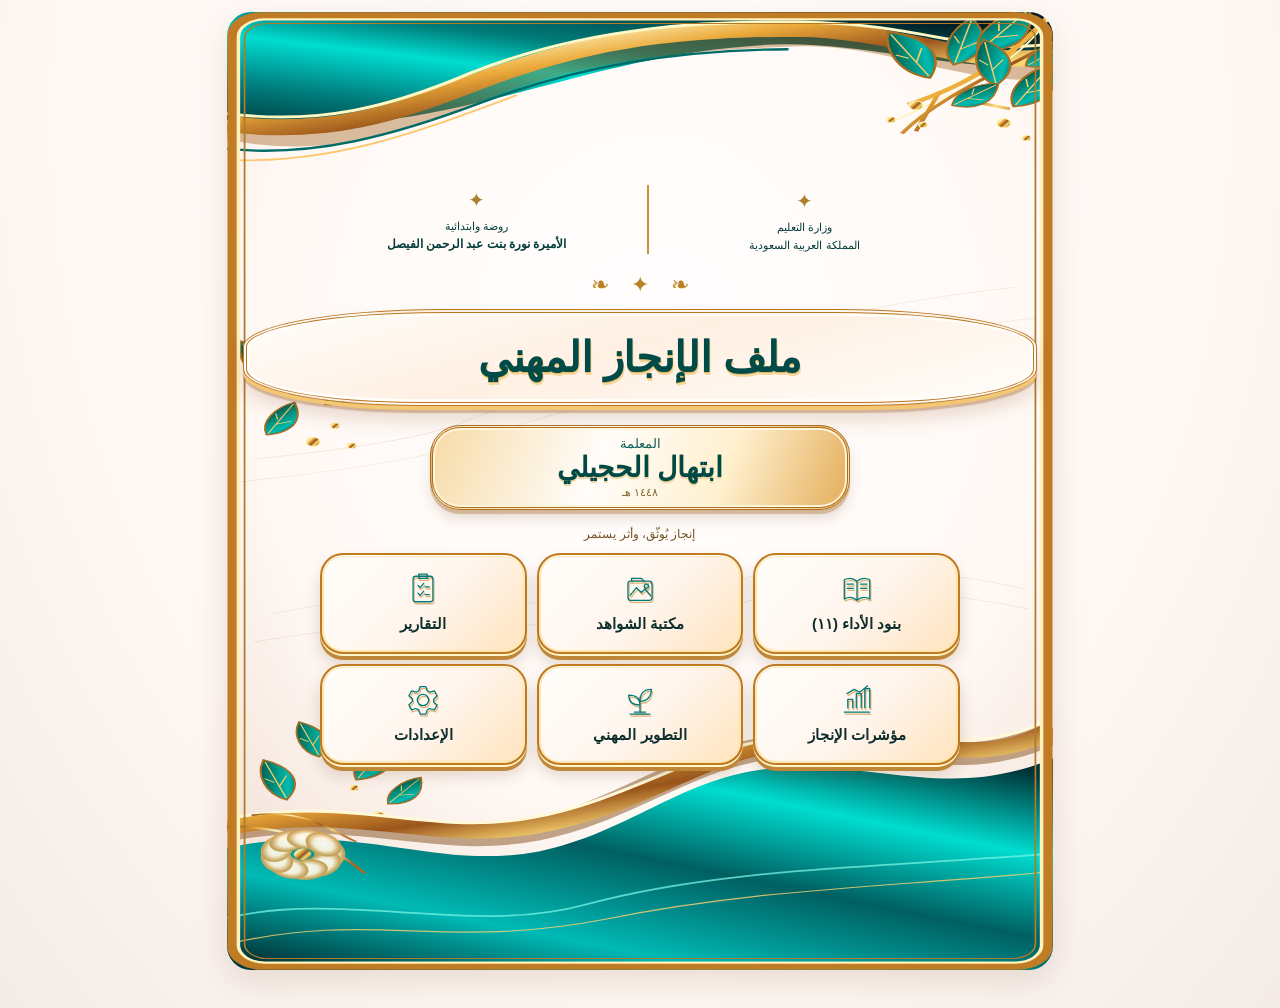
==== commit aa7e539c: "Change Android top bar from dark navy to turquoise" ====
--- a/index.html
+++ b/index.html
@@ -1,4 +1,4 @@
-<!doctype html><html lang="ar" dir="rtl"><head><meta charset="utf-8"><meta name="viewport" content="width=device-width,initial-scale=1"><meta name="theme-color" content="#102b4a"><title>إنجاز | ملفي المهني</title><link rel="manifest" href="manifest.webmanifest"><link rel="icon" type="image/png" href="icon-192.png"><link rel="apple-touch-icon" href="icon-192.png"><style>
+<!doctype html><html lang="ar" dir="rtl"><head><meta charset="utf-8"><meta name="viewport" content="width=device-width,initial-scale=1"><meta name="theme-color" content="#00655e"><title>إنجاز | ملفي المهني</title><link rel="manifest" href="manifest.webmanifest"><link rel="icon" type="image/png" href="icon-192.png"><link rel="apple-touch-icon" href="icon-192.png"><style>
 :root{font-family:Tahoma,Arial,sans-serif;color:#18304b;background:#f5f7fa}*{box-sizing:border-box}body{margin:0}header{background:#102b4a;color:#fff;padding:22px 18px;border-bottom:5px solid #cba75d}.wrap{max-width:1000px;margin:auto}h1{font-size:25px;margin:0 0 6px}header p{margin:0;color:#e4d1a8;font-size:13px}.main{padding:20px 14px 60px}.stats{display:grid;grid-template-columns:repeat(3,1fr);gap:10px;margin-bottom:18px}.stat,.panel,.item{background:white;border:1px solid #e1e6ec;border-radius:15px;padding:16px;box-shadow:0 2px 8px #122b4510}.stat strong{display:block;font-size:25px;color:#102b4a}.stat span{font-size:12px;color:#667589}.bar{height:9px;border-radius:20px;background:#e9edf1;overflow:hidden;margin:14px 0 22px}.bar div{height:100%;background:#cba75d;width:0}.toolbar{display:flex;gap:8px;flex-wrap:wrap;margin-bottom:16px}button,.btn{font:inherit;cursor:pointer;border:0;border-radius:10px;background:#102b4a;color:white;padding:11px 14px;font-size:14px}button.alt{background:#e8edf3;color:#193451}button.gold{background:#b48c43;color:white}button.danger{background:#a53f4b}button:focus,input:focus,textarea:focus,select:focus{outline:3px solid #cba75d88}h2{font-size:19px;margin:0 0 15px}.grid{display:grid;grid-template-columns:repeat(auto-fit,minmax(235px,1fr));gap:12px}.item{display:flex;flex-direction:column;gap:9px}.item h3{font-size:15px;margin:0;line-height:1.8}.item small{color:#667589}.item button{align-self:start}.pill{background:#f2f4f7;border-radius:99px;padding:5px 10px;font-size:12px;width:fit-content}.panel{margin-bottom:18px}.hidden{display:none!important}label{display:block;font-weight:bold;font-size:13px;margin:12px 0 5px}input,textarea,select{width:100%;font:inherit;border:1px solid #ccd5df;border-radius:10px;padding:11px;background:white}textarea{min-height:85px;resize:vertical}.checks{display:grid;grid-template-columns:repeat(auto-fit,minmax(230px,1fr));gap:6px;margin-top:8px}.checks label{margin:0;font-weight:normal;border:1px solid #e2e6eb;padding:8px;border-radius:9px}.checks input{width:auto;margin-left:7px}.files{font-size:13px;color:#536477}.evidence{border-top:1px solid #e2e6eb;padding:14px 0}.evidence:first-child{border-top:0}.evidence h3{margin:0 0 5px;font-size:16px}.evidence p{white-space:pre-wrap;line-height:1.8}.attachments{display:flex;gap:8px;flex-wrap:wrap}.attachments img{width:112px;height:100px;object-fit:cover;border-radius:10px;border:1px solid #d8dfe7}.recommend{background:#f5f8fc;border:1px solid #d7e1ed;border-radius:12px;padding:12px;margin:12px 0}.recommend h3{font-size:15px;margin:0 0 8px}.recommend .rec{border-top:1px solid #dfe5ec;padding:9px 0;font-size:13px;line-height:1.7}.recommend .rec:first-of-type{border-top:0}.recommend .rec strong{display:block}.recommend .rec em{color:#596b7d;font-style:normal}.tag{display:inline-block;background:#e8edf4;border-radius:7px;padding:3px 7px;margin:3px;font-size:12px}.attachments a{color:#123e70;background:#edf3f8;border-radius:8px;padding:8px;font-size:12px;text-decoration:none}.muted{color:#6c7888;font-size:13px}.note{padding:12px;border-right:4px solid #b48c43;background:#fff7e7;border-radius:8px;font-size:13px;line-height:1.8;margin:16px 0}.actions{display:flex;gap:8px;flex-wrap:wrap;margin-top:10px}.footer{color:#7b8794;font-size:12px;margin-top:18px}@media(max-width:550px){.stat{padding:11px}.stat strong{font-size:21px}.stats{gap:6px}.toolbar button{flex:1}}@media print{header{color:#102b4a;background:white}.toolbar,.actions,.no-print,#formPanel,#filterPanel,.item button{display:none!important}.grid{display:block}.item{break-inside:avoid;margin-bottom:12px}.main{padding:0}.panel,.item,.stat{box-shadow:none}body{background:white}}
 
 .topline{display:flex;align-items:center;justify-content:space-between;gap:12px}.topBack{border:1px solid #d5b36e;background:transparent;color:#f6d58e;font-weight:bold}.analysis{margin:16px 0;border:1px solid #e6c77c;border-radius:14px;overflow:hidden;background:#fffdf7}.analysis h4{margin:0;padding:12px;background:#fff2d6;color:#795619}.analysisItem{padding:12px;border-top:1px solid #e7ebeb;line-height:1.8}.analysisItem strong{color:#163451}.analysisItem p{margin:5px 0;font-size:13px}.analysisStatus{font-size:12px;background:#e7f4e9;border-radius:15px;padding:3px 9px;margin-left:7px}.analysisStatus.maybe{background:#fff0d6}.attachments img{width:125px;height:115px}.attachments button{padding:4px;background:transparent}.lightbox{position:fixed;inset:0;background:#061324ed;z-index:100;display:flex;flex-direction:column;align-items:center;justify-content:center;padding:18px;gap:12px}.lightbox img{max-width:96vw;max-height:78vh;object-fit:contain;border-radius:8px}.lightbox button{align-self:flex-start;background:#fff;color:#102b4a}.lightbox p{color:white;font-size:13px;overflow-wrap:anywhere}.evidence{background:#fff;border:1px solid #e1e6ec;border-radius:16px;padding:18px;margin-bottom:15px}.evidence h3{font-size:20px;color:#102b4a}.backFloating{margin-bottom:14px}
--- a/luxury-ui.css
+++ b/luxury-ui.css
@@ -64,12 +64,76 @@
 body.lux-mode .lux-metric-list{display:grid;gap:9px}
 body.lux-mode .lux-metric-row{background:#fffdf8;border:1px solid #e2c68f;border-radius:13px;padding:10px 12px;display:grid;grid-template-columns:1fr auto;gap:9px;align-items:center;font-size:13px}
 body.lux-mode .lux-metric-row strong{color:#075f58}
-body.lux-mode .stats{display:grid!important}
-body.lux-mode .bar{display:block!important}
+body.lux-mode[data-lux-page="metrics"] .main>.stats{display:grid!important}
+body.lux-mode[data-lux-page="metrics"] .main>.bar{display:block!important}
 body.lux-mode #luxSettings{border:2px solid #cfaa62!important;margin:12px 0!important}
 body.lux-mode #luxSettings>summary{font-size:16px}
-body.lux-mode .toolbar{display:flex!important;flex-wrap:wrap}
+body.lux-mode[data-lux-page="settings"] .main>.toolbar{display:flex!important;flex-wrap:wrap}
 body.lux-mode .toolbar button{flex:1;min-width:110px}
 body.lux-mode #filterPanel,.lux-mode #formPanel{margin:12px 0}
 @media(max-width:390px){body.lux-mode .luxury-brand{margin-top:61px!important}body.lux-mode .luxury-home h2{font-size:26px!important}body.lux-mode .luxury-links{gap:6px!important}body.lux-mode .luxury-links button{min-height:96px!important;font-size:10px!important;padding:7px 2px!important}body.lux-mode .luxury-links svg{width:30px;height:30px}body.lux-mode #overview .grid{grid-template-columns:1fr}}
 @media print{body.lux-mode .main>*{display:initial!important}body.lux-mode>header{display:none!important}body.lux-mode #luxuryHome,body.lux-mode .lux-content-page,body.lux-mode #luxSettings,body.lux-mode .toolbar,body.lux-mode .note{display:none!important}body.lux-mode #overview{display:block!important}body.lux-mode #printEntries{display:block!important}}
+
+
+/* Approved palette revision, 2026-11-04: vivid turquoise, ivory marble, gilded edges. */
+body.lux-mode{background:radial-gradient(ellipse at 50% 12%,#fffefe,#fff7f3 65%,#f4ebe6)!important}
+body.lux-mode .luxury-home{
+ background:#fffdfb url("./luxury-ornaments.svg") center center / 100% 100% no-repeat!important;
+ border:0!important;border-radius:24px!important;
+ box-shadow:0 10px 32px #69401525!important;
+ padding:0 16px 38px!important
+}
+body.lux-mode .luxury-home:before,body.lux-mode .luxury-home:after{display:none!important}
+body.lux-mode .luxury-brand{
+ margin:clamp(116px,18vw,172px) auto 15px!important;
+ background:transparent!important;gap:14px!important
+}
+body.lux-mode .luxury-brand>div{color:#033c3c!important;text-shadow:0 1px 0 #fffcf8!important}
+body.lux-mode .luxury-brand .ministry-brand{border-left:2px solid #c89336!important}
+body.lux-mode .luxury-flourish{color:#b88328!important;font-size:22px!important;text-shadow:0 1px 1px #fffad2}
+body.lux-mode .luxury-home h2{
+ background:linear-gradient(165deg,#fffdfa 0%,#fff0e3 45%,#fffdf9 100%)!important;
+ border:4px double #bc751f!important;
+ border-radius:25% 25% 22% 22% / 39% 39% 38% 38%!important;
+ padding:13px 5px!important;margin:9px auto 19px!important;
+ box-shadow:inset 0 0 0 3px #fffefa,0 4px 0 #f4c873,0 7px 1px #9a571c50,0 14px 19px #84420d30!important;
+ color:#004a48!important;
+ text-shadow:0 1px 0 #e6b65d,1px 3px 0 #f5d8a0!important;
+ letter-spacing:-.3px
+}
+body.lux-mode .luxury-teacher{
+ background:linear-gradient(110deg,#f7dba7 0%,#fffdfa 40%,#fff0ce 70%,#e4ae5b 100%)!important;
+ border:3px double #ac6d1d!important;border-radius:30px!important;
+ box-shadow:inset 0 0 0 2px #fff5db,0 4px 1px #a86f2c62,0 10px 12px #73431e24!important
+}
+body.lux-mode .luxury-teacher strong{color:#004a45!important;text-shadow:0 2px 1px #ecd1a1!important}
+body.lux-mode .luxury-quote{color:#735126!important}
+body.lux-mode .luxury-links{gap:10px!important}
+body.lux-mode .luxury-links button{
+ background:linear-gradient(135deg,#fffefa 0%,#fff5ed 53%,#ffe3bd 100%)!important;
+ color:#102e2a!important;
+ border:2px solid #bf791f!important;
+ border-radius:23px!important;
+ box-shadow:inset 0 1px 0 #fff, inset 0 0 0 2px #ffe6b1, 0 2px 0 #fff7c9,0 6px 0 #c08739,0 10px 16px #693f1733!important;
+ font-weight:800!important;font-size:clamp(11px,2.8vw,15px)!important;
+ text-shadow:0 1px 0 #fffefc!important
+}
+body.lux-mode .luxury-links svg{stroke:#007a78!important;filter:drop-shadow(1px 2px 0 #cf9845b5)!important}
+body.lux-mode .luxury-bottom{height:clamp(90px,16vw,155px)!important}
+body.lux-mode .luxury-bottom:before{display:none!important}
+body.lux-mode .lux-content-page,
+body.lux-mode #overview .item,body.lux-mode #filterPanel,body.lux-mode #formPanel{
+ background:linear-gradient(135deg,#fffefd,#fff6f0 82%,#fbe9d9)!important;
+ border:2px solid #c18a36!important;
+ box-shadow:inset 0 0 0 2px #fffdfa,0 4px 0 #b17d323a,0 8px 18px #6f4d2120!important
+}
+body.lux-mode .lux-page-heading,body.lux-mode #overview>h2{
+ color:#00534f!important;background:linear-gradient(120deg,#fffdfc,#ffebd5,#fffefa)!important;
+ border:2px solid #ba7d2a!important;box-shadow:0 4px 0 #d5aa6138
+}
+body.lux-mode .lux-metric-row,body.lux-mode #luxLibraryList .evidence{background:#fffefa!important;border-color:#d8af6a!important}
+body.lux-mode[data-lux-page="settings"] #luxSettings{background:linear-gradient(130deg,#fffdfb,#fff2e4)!important}
+@media(max-width:390px){
+ body.lux-mode .luxury-brand{margin-top:clamp(104px,17vw,126px)!important}
+ body.lux-mode .luxury-bottom{height:95px!important}
+}
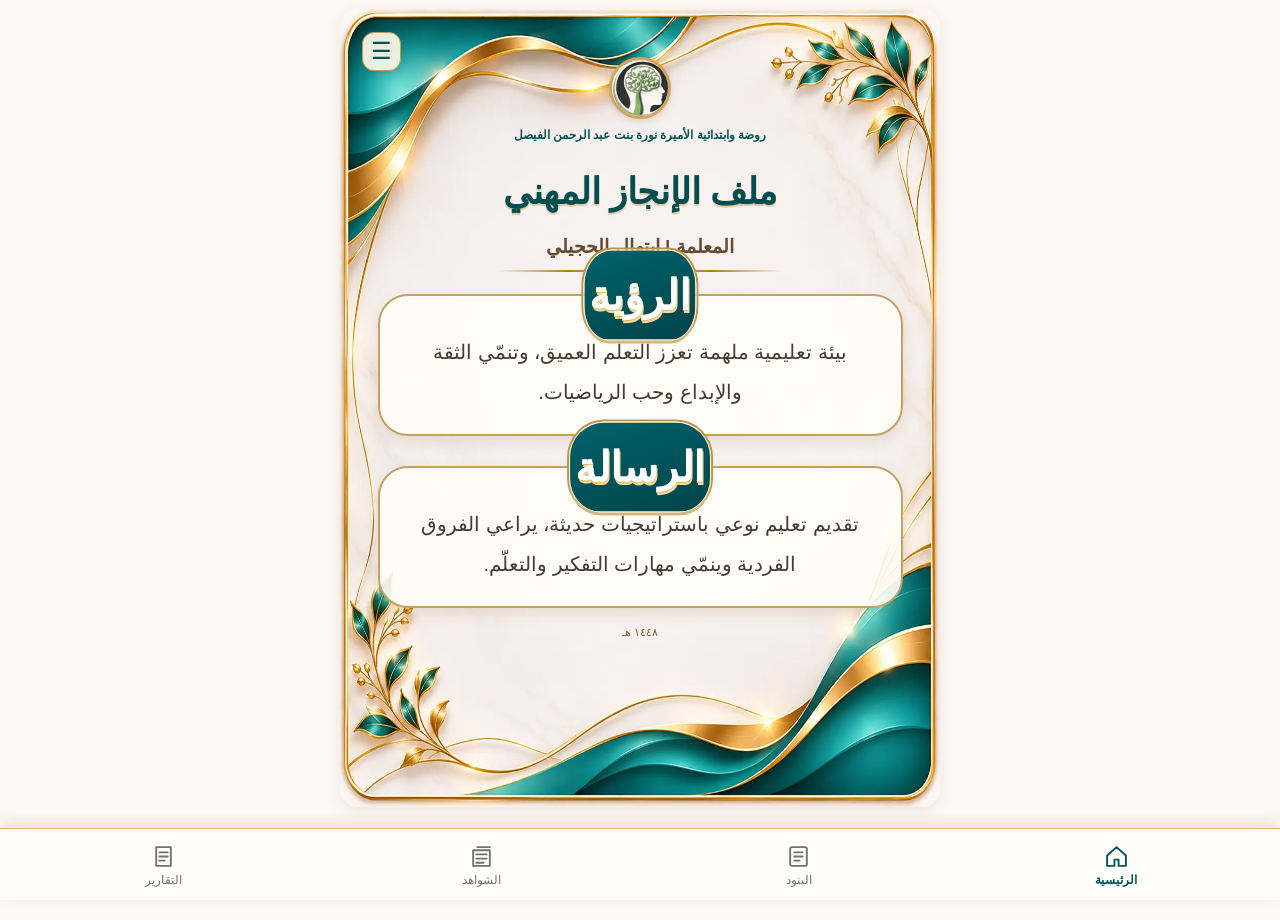
==== commit 9bd68a2e: "Activate approved school-branded cover, mission, vision and bottom mobile tabs" ====
--- a/index.html
+++ b/index.html
@@ -33,7 +33,7 @@
 .luxury-bottom{font-size:34px;color:#bb924a}.luxury-settings{margin:0 0 16px;border:1px solid #caa35d;border-radius:14px;background:#fff9ed;overflow:hidden}.luxury-settings summary{cursor:pointer;padding:13px 17px;color:#075f58;font-weight:bold;font-size:14px}.luxury-settings .panel{margin:0!important;border:0!important;box-shadow:none!important}
 @media(max-width:600px){.luxury-home{min-height:unset;padding:22px 15px 32px;border-radius:23px}.luxury-home h2{font-size:31px!important}.luxury-teacher strong{font-size:22px}.luxury-links{gap:10px}.luxury-links button{min-height:57px!important;padding:9px!important}.luxury-brand{margin:14px auto 20px}}
 @media print{.luxury-home,.luxury-settings{display:none!important}}
-</style><link rel="stylesheet" href="./luxury-ui.css"></head><body><header><div class="wrap"><div class="topline"><div><h1>إنجاز | ملفي المهني</h1><p>ابتهال الحجيلي · ملف شواهد الأداء الوظيفي · ١٤٤٨هـ</p></div><button type="button" id="topBack" class="topBack" aria-label="الرجوع إلى بنود الأداء">➜ البنود</button></div></div></header><main class="wrap main"><section class="luxury-home no-print" id="luxuryHome" aria-label="الصفحة الرئيسية"><div class="luxury-brand"><span class="brand-mark">✦</span><div>وزارة التعليم<br><strong>روضة وابتدائية الأميرة نورة بنت عبد الرحمن الفيصل</strong></div></div><div class="luxury-flourish">❧　✦　❧</div><h2>ملف الإنجاز المهني</h2><div class="luxury-teacher">المعلمة <strong>ابتهال الحجيلي</strong><span>١٤٤٨ هـ</span></div><p class="luxury-quote">إنجاز يُوثّق، وأثر يستمر</p><div class="luxury-links"><button type="button" id="luxBands">بنود الأداء</button><button type="button" id="luxEvidence">مكتبة الشواهد</button><button type="button" id="luxReports">التقارير</button><button type="button" id="luxAdd">إضافة شاهد</button></div><div class="luxury-bottom">❦</div></section><div class="stats"><div class="stat"><strong id="total">٠</strong><span>الشواهد المحفوظة</span></div><div class="stat"><strong id="covered">٠ / ١١</strong><span>بنود لها شواهد</span></div><div class="stat"><strong id="missing">١١</strong><span>بنود بلا شواهد</span></div></div><div class="bar"><div id="progress"></div></div><details class="luxury-settings no-print" id="luxSettings"><summary>إعدادات الحساب والمزامنة السحابية</summary><section class="panel no-print" id="cloudPanel">
+</style><link rel="stylesheet" href="./luxury-ui.css"><link rel="stylesheet" href="./final-cover.css"></head><body><header><div class="wrap"><div class="topline"><div><h1>إنجاز | ملفي المهني</h1><p>ابتهال الحجيلي · ملف شواهد الأداء الوظيفي · ١٤٤٨هـ</p></div><button type="button" id="topBack" class="topBack" aria-label="الرجوع إلى بنود الأداء">➜ البنود</button></div></div></header><main class="wrap main"><section class="luxury-home no-print" id="luxuryHome" aria-label="الصفحة الرئيسية"><div class="luxury-brand"><span class="brand-mark">✦</span><div>وزارة التعليم<br><strong>روضة وابتدائية الأميرة نورة بنت عبد الرحمن الفيصل</strong></div></div><div class="luxury-flourish">❧　✦　❧</div><h2>ملف الإنجاز المهني</h2><div class="luxury-teacher">المعلمة <strong>ابتهال الحجيلي</strong><span>١٤٤٨ هـ</span></div><p class="luxury-quote">إنجاز يُوثّق، وأثر يستمر</p><div class="luxury-links"><button type="button" id="luxBands">بنود الأداء</button><button type="button" id="luxEvidence">مكتبة الشواهد</button><button type="button" id="luxReports">التقارير</button><button type="button" id="luxAdd">إضافة شاهد</button></div><div class="luxury-bottom">❦</div></section><div class="stats"><div class="stat"><strong id="total">٠</strong><span>الشواهد المحفوظة</span></div><div class="stat"><strong id="covered">٠ / ١١</strong><span>بنود لها شواهد</span></div><div class="stat"><strong id="missing">١١</strong><span>بنود بلا شواهد</span></div></div><div class="bar"><div id="progress"></div></div><details class="luxury-settings no-print" id="luxSettings"><summary>إعدادات الحساب والمزامنة السحابية</summary><section class="panel no-print" id="cloudPanel">
 <h2>🔐 حسابي والحفظ السحابي</h2>
 <p class="muted" id="cloudStatus">الحفظ المحلي يعمل. لتفعيل السحابة يجب إعداد قاعدة البيانات وربط المشروع مرة واحدة.</p>
 <div id="cloudConfig">
@@ -73,4 +73,4 @@
 $('addBtn').onclick=()=>openForm();$('cancelBtn').onclick=closeForm;$('allBtn').onclick=viewAll;$('backBtn').onclick=viewAll;$('printBtn').onclick=async()=>{viewAll();const entries=await all();const area=document.createElement('section');area.id='printEntries';area.className='panel';area.innerHTML='<h2>سجل الشواهد</h2>';renderEvidence(entries,area);$('overview').after(area);window.print();setTimeout(()=>area.remove(),1000)};$('form').onsubmit=async ev=>{ev.preventDefault();const bands=[...$('checks').querySelectorAll('input:checked')].map(x=>Number(x.value));if(!bands.length){alert('اختاري بندًا واحدًا على الأقل');return}const input=[...$('uploads').files];if(input.length>5||input.some(f=>f.size>5*1024*1024)){alert('الحد الأقصى 5 ملفات، كل ملف حتى 5 ميجابايت');return}const old=editing?await request(req('entries').get(editing)):null;const files=[...(old?.files||[]),...input.map(f=>({name:f.name,type:f.type,blob:f}))];if(files.length>5){alert('الحد الأقصى 5 ملفات لكل شاهد، بما فيها المرفقات القديمة.');return}try{await save({id:editing||crypto.randomUUID(),created:old?.created||Date.now(),title:$('title').value.trim(),date:$('date').value,desc:$('desc').value.trim(),impact:$('impact').value.trim(),bands,files});closeForm();await render();alert('تم حفظ الشاهد على هذا الجهاز')}catch(e){alert('تعذر الحفظ. قد تكون مساحة تخزين المتصفح ممتلئة.')} };$('exportBtn').onclick=async()=>{const entries=await all();const output=[];for(const e of entries){output.push({...e,files:await Promise.all((e.files||[]).map(async f=>({name:f.name,type:f.type,data:await blobToData(f.blob)})))})}download(new Blob([JSON.stringify({app:'engaz',version:1,entries:output})],{type:'application/json'}),'engaz-backup-'+new Date().toISOString().slice(0,10)+'.json')};$('importBtn').onclick=()=>$('importInput').click();$('importInput').onchange=async ev=>{const f=ev.target.files[0];if(!f)return;try{const data=JSON.parse(await f.text());if(data.app!=='engaz'||!Array.isArray(data.entries))throw Error();if(!confirm('سيتم دمج الشواهد من النسخة الاحتياطية مع الشواهد الحالية. متابعة؟'))return;for(const e of data.entries){if(!Array.isArray(e.bands)||typeof e.title!=='string')continue;await save({...e,files:(e.files||[]).map(x=>({name:x.name,type:x.type,blob:dataToBlob(x.data)}))})}await render();alert('تمت الاستعادة')}catch(e){alert('الملف غير صالح أو تعذرت استعادته')}finally{ev.target.value=''}};const r=indexedDB.open('engaz-v2',1);r.onupgradeneeded=()=>r.result.createObjectStore('entries',{keyPath:'id'});r.onsuccess=async()=>{db=r.result;checkboxes();await render()};r.onerror=()=>alert('تعذر تشغيل التخزين المحلي في هذا المتصفح');if('serviceWorker'in navigator&&location.protocol.startsWith('http'))navigator.serviceWorker.register('./sw.js').catch(()=>{});
 </script><script type="module" src="./cloud.js"></script><script id="luxury-navigation">
 document.addEventListener('DOMContentLoaded',()=>{const go=id=>document.getElementById(id)?.click();document.getElementById('luxBands')?.addEventListener('click',()=>{go('allBtn');document.getElementById('overview')?.scrollIntoView({behavior:'smooth'})});document.getElementById('luxEvidence')?.addEventListener('click',()=>{go('allBtn');document.getElementById('overview')?.scrollIntoView({behavior:'smooth'})});document.getElementById('luxReports')?.addEventListener('click',()=>go('printBtn'));document.getElementById('luxAdd')?.addEventListener('click',()=>go('addBtn'))});
-</script><script src="./luxury-ui.js"></script></body></html>
+</script><script src="./luxury-ui.js"></script><script src="./final-cover.js"></script></body></html>
--- a/final-cover.css
+++ b/final-cover.css
@@ -0,0 +1,120 @@
+/* Final approved portfolio skin: genuine marble / turquoise / metallic gold background. */
+:root{--fc-teal:#005758;--fc-deep:#003f42;--fc-gold:#bc893b;--fc-ivory:#fff9f6}
+html{scroll-behavior:smooth;overflow-x:hidden}
+body.lux-mode{background:#fff9f6!important;color:#164e48!important;overflow-x:hidden;padding-bottom:calc(76px + env(safe-area-inset-bottom,0px))!important}
+body.lux-mode .main{max-width:820px;margin:0 auto!important;padding:8px 10px 25px!important;box-sizing:border-box}
+body.lux-mode .main>*{display:none!important}
+body.lux-mode[data-lux-page="home"] .main>#luxuryHome{display:block!important}
+body.lux-mode[data-lux-page="bands"] .main>#overview:not(.hidden),
+body.lux-mode[data-lux-page="bands"] .main>#filterPanel:not(.hidden),
+body.lux-mode[data-lux-page="library"] .main>#luxLibraryPage,
+body.lux-mode[data-lux-page="reports"] .main>#luxReportsPage,
+body.lux-mode[data-lux-page="metrics"] .main>.stats,
+body.lux-mode[data-lux-page="metrics"] .main>.bar,
+body.lux-mode[data-lux-page="metrics"] .main>#luxMetricsPage,
+body.lux-mode[data-lux-page="development"] .main>#luxDevelopmentPage,
+body.lux-mode[data-lux-page="settings"] .main>#luxSettings,
+body.lux-mode[data-lux-page="settings"] .main>.toolbar,
+body.lux-mode[data-lux-page="settings"] .main>.note,
+body.lux-mode[data-lux-page="form"] .main>#formPanel:not(.hidden){display:block!important}
+body.lux-mode[data-lux-page="settings"] .main>.toolbar{display:flex!important}
+body.lux-mode[data-lux-page="metrics"] .main>.stats{display:grid!important}
+body.lux-mode[data-lux-page="metrics"] .main>.bar{display:block!important}
+body.lux-mode[data-lux-page="home"]>header{display:none!important}
+/* Secondary page masthead */
+body.lux-mode>header{position:relative!important;overflow:hidden;background:linear-gradient(125deg,#003e43,#008982 66%,#00545a)!important;border:0!important;border-bottom:5px solid #d1a459!important;border-radius:0 0 24px 24px!important;padding:18px 15px!important;box-shadow:0 4px 11px #094d4c1a!important}
+body.lux-mode>header:before{content:"";position:absolute;top:-58px;left:-12%;width:130%;height:85px;transform:rotate(-4deg);border-radius:50%;border-bottom:4px solid #f4d187;box-shadow:0 3px 0 #a16b21;pointer-events:none}
+body.lux-mode>header:after{display:none}
+body.lux-mode>header .topline{display:flex;justify-content:space-between;align-items:center;gap:10px}
+body.lux-mode>header h1{font-size:19px!important;line-height:1.5!important;color:#fff9ee!important;text-shadow:none!important}
+body.lux-mode>header p{font-size:11px!important;color:#f7dfb4!important;line-height:1.7!important}
+body.lux-mode>header .fc-header-logo{width:38px;height:38px;object-fit:cover;border-radius:50%;border:2px solid #e3bb73;background:white;flex:none}
+body.lux-mode>header #topBack{border:1px solid #ebc580!important;border-radius:16px!important;background:#fff6e3!important;color:#065853!important;font-size:12px!important;padding:10px!important;flex:none;box-shadow:none!important}
+/* Chosen full-screen artwork */
+body.lux-mode .luxury-home{
+ position:relative!important;isolation:isolate;overflow:hidden;
+ background:#fff9f6 url('./approved-ornaments.webp') center center / 100% 100% no-repeat!important;
+ border:0!important;border-radius:18px!important;
+ box-shadow:0 3px 16px #60401c1f!important;
+ padding:49px 25px 56px!important;margin:0 auto 12px!important;
+ min-height:calc(100dvh - 101px)!important;max-width:600px!important;
+ box-sizing:border-box!important;text-align:center!important;
+}
+body.lux-mode .luxury-home:before,body.lux-mode .luxury-home:after{display:none!important}
+body.lux-mode .fc-home-logo{width:62px;height:62px;object-fit:cover;border:3px solid #d4a35e;box-shadow:0 2px 8px #63421d2b;border-radius:50%;background:#fffaf1;display:block;margin:0 auto 6px}
+body.lux-mode .fc-school{font-size:12px;font-weight:800;line-height:1.8;max-width:290px;color:#065453;margin:0 auto 16px;text-shadow:0 1px 0 #fff}
+body.lux-mode .fc-hero-title{font-family:Tahoma,Arial,sans-serif;font-size:clamp(25px,6vw,36px);font-weight:850;line-height:1.6;color:#004e50;text-shadow:0 2px 1px #dfc7a3;margin:12px 0 15px;letter-spacing:-.4px}
+body.lux-mode .fc-teacher{font-size:clamp(15px,3.8vw,19px);font-weight:700;color:#624b2e;margin:0 auto 12px}
+body.lux-mode .fc-gold-rule{width:52%;height:2px;background:linear-gradient(90deg,transparent,#ae7d2a,#eec679,#ae7d2a,transparent);margin:0 auto 22px}
+body.lux-mode .fc-statement{position:relative;max-width:525px;margin:0 auto 18px;padding:36px 16px 22px;background:rgba(255,253,248,.91);border:2px solid #c4a063;border-radius:30px;box-shadow:0 6px 13px #9a6e3528,inset 0 1px 2px #fff;color:#443b32;line-height:2;min-height:128px;display:flex;align-items:center;justify-content:center}
+body.lux-mode .fc-statement h2{position:absolute;top: -1px;left:50%;transform:translate(-50%,-50%);margin:0!important;color:#fff!important;background:linear-gradient(160deg,#00636a,#00434a)!important;box-shadow:0 3px 0 #d7b777,0 0 0 2px #bd9244!important;border:1px solid #fff4cf!important;border-radius:22px;padding:3px 27px;font-size:clamp(22px,5.3vw,27px);font-weight:750;white-space:nowrap;line-height:1.6}
+body.lux-mode .fc-statement p{font-size:clamp(15px,3.5vw,20px);line-height:2;max-width:480px;margin:0;white-space:normal}
+body.lux-mode .fc-statement+.fc-statement{margin-top:30px}
+body.lux-mode .fc-cover-foot{margin:5px auto 0;font-size:11px;color:#806339;letter-spacing:0}
+body.lux-mode .fc-menu-toggle{position:absolute;top:24px;left:22px;width:39px;height:39px;display:flex;align-items:center;justify-content:center;padding:0!important;background:#fff8e7ea!important;color:#02545a!important;border:1px solid #c49a52!important;border-radius:12px;box-shadow:0 2px 9px #50351b30!important;font-size:23px!important;z-index:2}
+/* Persistent native-like bottom navigation. */
+.fc-bottom-nav{display:none}
+body.lux-mode .fc-bottom-nav{position:fixed;bottom:0;left:0;right:0;z-index:900;display:grid;grid-template-columns:repeat(4,minmax(0,1fr));height:calc(72px + env(safe-area-inset-bottom,0px));padding:4px 5px env(safe-area-inset-bottom,0px);background:#fffdf9;border-top:1px solid #d9b67c;box-shadow:0 -5px 14px #332c2020;box-sizing:border-box}
+body.lux-mode .fc-bottom-nav button{background:transparent!important;border:0!important;box-shadow:none!important;border-radius:10px!important;color:#6f716d!important;font-size:12px!important;padding:4px 2px!important;line-height:1.4;display:flex;flex-direction:column;align-items:center;justify-content:center;gap:3px;min-width:0;cursor:pointer}
+body.lux-mode .fc-bottom-nav button svg{width:25px;height:25px;stroke:currentColor;stroke-width:1.8;fill:none;stroke-linecap:round;stroke-linejoin:round}
+body.lux-mode .fc-bottom-nav button[aria-current="page"]{color:#00545a!important;font-weight:bold!important}
+body.lux-mode .fc-bottom-nav button:focus-visible{outline:2px solid #c08d37}
+/* Menu to secondary portfolio destinations */
+.fc-menu{display:none}
+body.lux-mode .fc-menu.is-open{display:block;position:fixed;top:66px;left:12px;right:12px;max-width:360px;z-index:1100;border:2px solid #bd914b;border-radius:17px;padding:14px;background:#fffaf2;box-shadow:0 13px 35px #3b2f2180;text-align:right}
+body.lux-mode .fc-menu h3{font-size:15px;margin:0 0 10px;color:#00545a!important}
+body.lux-mode .fc-menu>button{width:100%;padding:13px;text-align:right;margin:3px 0 5px;background:linear-gradient(120deg,#fffdf9,#f6e4c7)!important;color:#054f4e!important;border:1px solid #d4ab63!important;font-size:14px!important;box-shadow:none!important}
+body.lux-mode .fc-menu-shade{position:fixed;inset:0;background:#1b241b40;z-index:1000;display:none}
+body.lux-mode .fc-menu-shade.is-open{display:block}
+body.lux-mode .fc-head-menu{width:37px;height:37px;flex:none!important;padding:6px!important;font-size:21px!important;background:#fff3df!important;color:#02575a!important;border:1px solid #e5ba71!important}
+/* Interior pages match the cover rather than the old plain cards. */
+body.lux-mode .lux-content-page,body.lux-mode #overview,body.lux-mode #filterPanel,body.lux-mode #formPanel,body.lux-mode #luxSettings{
+ position:relative!important;margin:12px auto 15px!important;padding:72px 13px 20px!important;max-width:680px!important;overflow:hidden;border:2px solid #c09349!important;border-radius:23px!important;
+ background:linear-gradient(#fffaf5f0,#fffaf5f0),url('./approved-ornaments.webp') center / 100% 100% no-repeat!important;
+ box-shadow:inset 0 0 0 3px #fff5df,0 8px 21px #754a1b1c!important;box-sizing:border-box
+}
+body.lux-mode .lux-content-page:before,body.lux-mode #overview:before,body.lux-mode #filterPanel:before,body.lux-mode #formPanel:before{
+ content:"";position:absolute;inset:0 0 auto 0;height:66px;background:url('./approved-ornaments.webp') center top / 100% auto no-repeat;pointer-events:none;z-index:0
+}
+body.lux-mode .lux-content-page>* ,body.lux-mode #overview>* ,body.lux-mode #filterPanel>*,body.lux-mode #formPanel>*{position:relative;z-index:1}
+body.lux-mode .lux-page-heading,body.lux-mode #overview>h2,body.lux-mode #filterTitle,body.lux-mode #formTitle{
+ font-size:clamp(18px,5vw,25px)!important;text-align:center;color:#005c59!important;border:2px solid #c8a067!important;border-radius:20px!important;background:#fffaf3!important;padding:10px 8px!important;margin:0 0 15px!important;box-shadow:0 3px 8px #8d69381b!important
+}
+body.lux-mode .lux-content-page p{font-size:14px;line-height:1.9}
+body.lux-mode .panel,body.lux-mode .item,body.lux-mode .stat,body.lux-mode .evidence{background:linear-gradient(135deg,#fffdfb,#fff5e9)!important;border:1px solid #d0ae75!important;border-radius:17px!important;box-shadow:0 2px 8px #86612a12!important}
+body.lux-mode #overview .grid{display:grid;grid-template-columns:repeat(2,minmax(0,1fr));gap:10px}
+body.lux-mode #overview .item{min-width:0;padding:12px!important;min-height:163px;gap:7px}
+body.lux-mode #overview .item h3{font-size:13px!important;line-height:1.7;margin:4px 0;color:#07574f!important}
+body.lux-mode #overview .item small{font-size:11px}
+body.lux-mode #overview .item button{font-size:12px!important;padding:8px 10px!important}
+body.lux-mode #overview .item .pill{font-size:10px!important}
+body.lux-mode #luxLibraryList .evidence{padding:12px;margin-bottom:10px;line-height:1.8}
+body.lux-mode .evidence h3{font-size:16px!important;color:#005653!important}
+body.lux-mode .lux-metric-list{display:grid;gap:8px}
+body.lux-mode .lux-metric-row{background:#fff9f2;border:1px solid #ddbe88;border-radius:13px;padding:10px;display:grid;grid-template-columns:1fr auto;gap:10px;font-size:13px;line-height:1.8}
+body.lux-mode .lux-metric-row strong{color:#005650}
+body.lux-mode .lux-action-bar{display:flex;gap:8px;flex-wrap:wrap;margin:12px 0}
+body.lux-mode .lux-action-bar button{min-width:112px;flex:1;font-size:13px!important}
+body.lux-mode #luxSettings{padding-top:18px!important}
+body.lux-mode #luxSettings>summary{font-size:15px;color:#075b56}
+body.lux-mode #luxSettings .panel{padding:12px!important}
+body.lux-mode .toolbar{flex-wrap:wrap;gap:6px}
+body.lux-mode .toolbar>button{flex:1;min-width:100px;font-size:12px!important}
+body.lux-mode button,body.lux-mode .btn{background:linear-gradient(135deg,#00676b,#008782)!important;border:1px solid #ba914e!important;color:white!important;border-radius:12px!important;box-shadow:0 2px 6px #0c4b4720!important}
+body.lux-mode button.alt{background:#f7eddb!important;color:#005e56!important}
+body.lux-mode button.gold{background:linear-gradient(135deg,#bd8b3e,#e4bc72)!important;color:#244e47!important}
+body.lux-mode input,body.lux-mode select,body.lux-mode textarea{min-width:0;max-width:100%;background:#fffefa!important;border:1px solid #ddc59a!important;box-sizing:border-box}
+body.lux-mode .stats{grid-template-columns:repeat(3,minmax(0,1fr))!important;gap:7px}.stats .stat{min-width:0;padding:13px 8px!important}.stats .stat strong{font-size:22px!important}
+/* Print with authentic school mark; avoid printing hidden settings or home. */
+.fc-print-letterhead{display:none}
+@media print{
+ body.lux-mode{padding:0!important;background:#fff!important}
+ body.lux-mode .fc-bottom-nav,body.lux-mode .fc-menu,body.lux-mode .fc-menu-shade,body.lux-mode #luxuryHome,body.lux-mode>header,body.lux-mode .lux-content-page,body.lux-mode #luxSettings,body.lux-mode .toolbar,body.lux-mode .note{display:none!important}
+ .fc-print-letterhead{display:flex!important;align-items:center;justify-content:space-between;border-bottom:2px solid #ba8e42;padding:8px 0 14px;margin-bottom:15px;color:#005452;font-size:12px;gap:10px}
+ .fc-print-letterhead img{height:55px;width:55px;object-fit:cover;border-radius:50%}
+ body.lux-mode #printEntries,body.lux-mode #overview{display:block!important;position:static!important;background:white!important;border:0!important;box-shadow:none!important;padding:5px!important}
+ body.lux-mode #printEntries .evidence{break-inside:avoid;box-shadow:none!important}
+ body.lux-mode #overview .grid{display:none!important}
+}
+@media(max-width:400px){body.lux-mode .luxury-home{padding:47px 21px 54px!important}body.lux-mode .fc-statement{min-height:114px;padding:29px 11px 15px;margin-bottom:20px}body.lux-mode .fc-statement p{font-size:15px;line-height:1.8}body.lux-mode .fc-hero-title{font-size:27px}body.lux-mode .fc-school{font-size:11px;margin-bottom:12px}body.lux-mode .fc-gold-rule{margin-bottom:22px}body.lux-mode #overview .grid{grid-template-columns:repeat(2,minmax(0,1fr))}}
+@media(max-height:660px){body.lux-mode .luxury-home{padding-top:34px!important}body.lux-mode .fc-home-logo{height:49px;width:49px}body.lux-mode .fc-statement{min-height:102px}body.lux-mode .fc-statement+.fc-statement{margin-top:24px}}
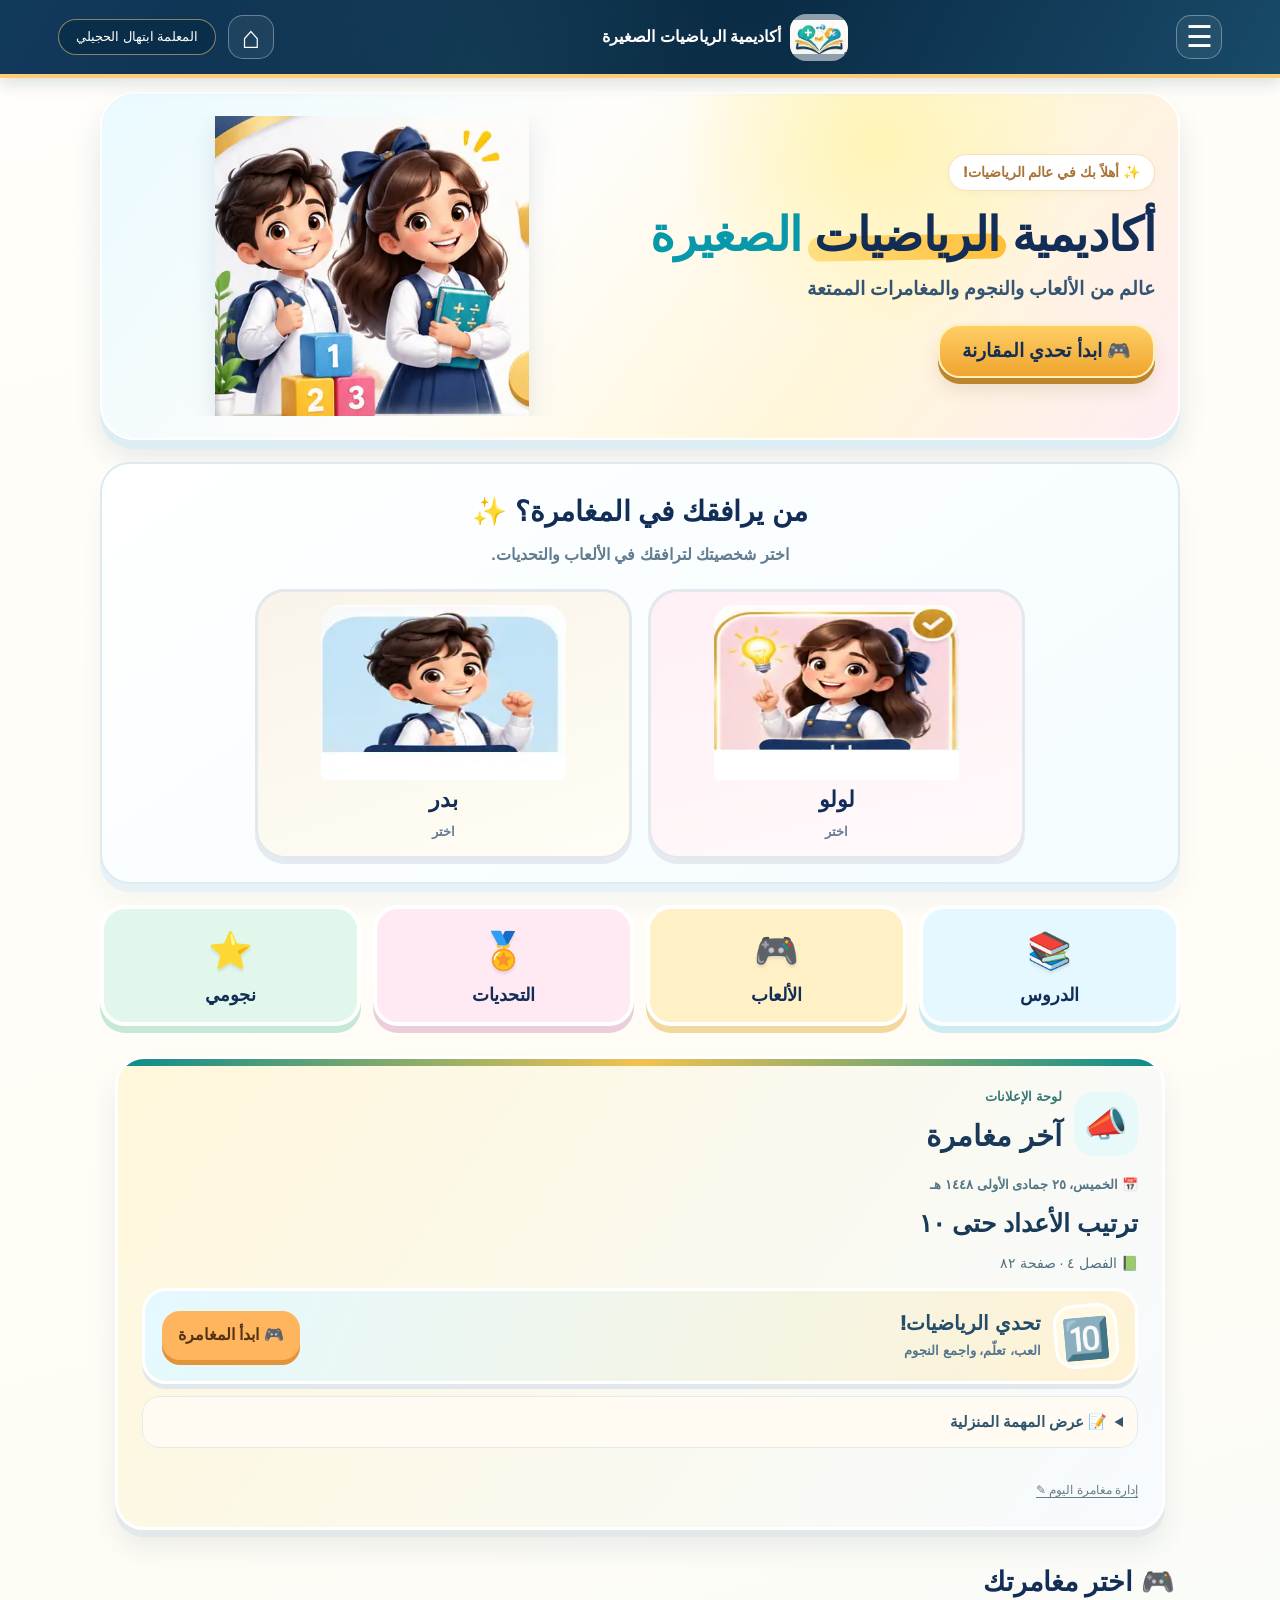
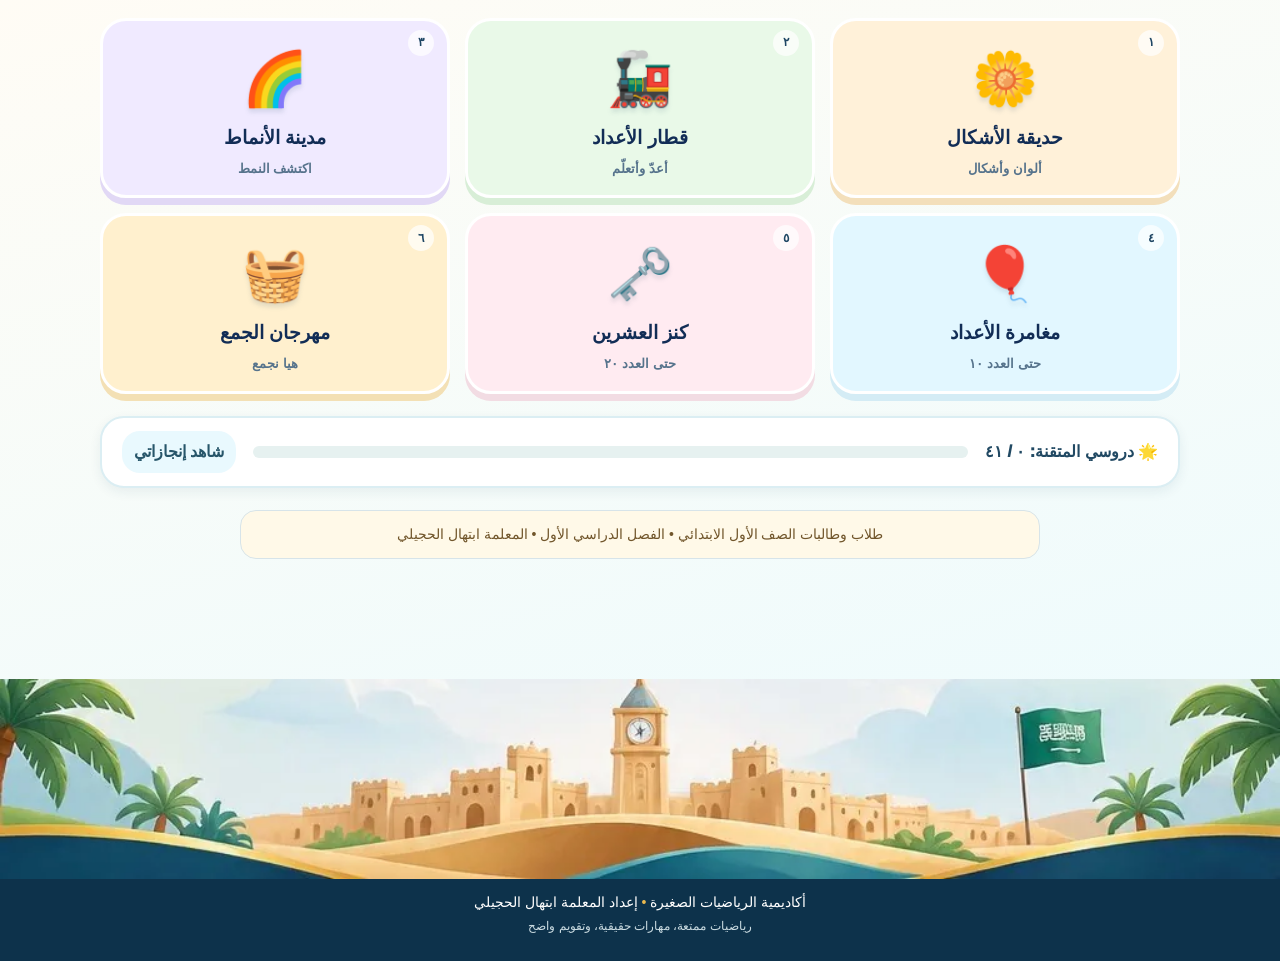
==== commit 8e2435bb: "Prepare completely standalone Little Math Academy app for its own repository" ====
--- a/index.html
+++ b/index.html
@@ -1,76 +1,645 @@
-<!doctype html><html lang="ar" dir="rtl"><head><meta charset="utf-8"><meta name="viewport" content="width=device-width,initial-scale=1"><meta name="theme-color" content="#00655e"><title>إنجاز | ملفي المهني</title><link rel="manifest" href="manifest.webmanifest"><link rel="icon" type="image/png" href="icon-192.png"><link rel="apple-touch-icon" href="icon-192.png"><style>
-:root{font-family:Tahoma,Arial,sans-serif;color:#18304b;background:#f5f7fa}*{box-sizing:border-box}body{margin:0}header{background:#102b4a;color:#fff;padding:22px 18px;border-bottom:5px solid #cba75d}.wrap{max-width:1000px;margin:auto}h1{font-size:25px;margin:0 0 6px}header p{margin:0;color:#e4d1a8;font-size:13px}.main{padding:20px 14px 60px}.stats{display:grid;grid-template-columns:repeat(3,1fr);gap:10px;margin-bottom:18px}.stat,.panel,.item{background:white;border:1px solid #e1e6ec;border-radius:15px;padding:16px;box-shadow:0 2px 8px #122b4510}.stat strong{display:block;font-size:25px;color:#102b4a}.stat span{font-size:12px;color:#667589}.bar{height:9px;border-radius:20px;background:#e9edf1;overflow:hidden;margin:14px 0 22px}.bar div{height:100%;background:#cba75d;width:0}.toolbar{display:flex;gap:8px;flex-wrap:wrap;margin-bottom:16px}button,.btn{font:inherit;cursor:pointer;border:0;border-radius:10px;background:#102b4a;color:white;padding:11px 14px;font-size:14px}button.alt{background:#e8edf3;color:#193451}button.gold{background:#b48c43;color:white}button.danger{background:#a53f4b}button:focus,input:focus,textarea:focus,select:focus{outline:3px solid #cba75d88}h2{font-size:19px;margin:0 0 15px}.grid{display:grid;grid-template-columns:repeat(auto-fit,minmax(235px,1fr));gap:12px}.item{display:flex;flex-direction:column;gap:9px}.item h3{font-size:15px;margin:0;line-height:1.8}.item small{color:#667589}.item button{align-self:start}.pill{background:#f2f4f7;border-radius:99px;padding:5px 10px;font-size:12px;width:fit-content}.panel{margin-bottom:18px}.hidden{display:none!important}label{display:block;font-weight:bold;font-size:13px;margin:12px 0 5px}input,textarea,select{width:100%;font:inherit;border:1px solid #ccd5df;border-radius:10px;padding:11px;background:white}textarea{min-height:85px;resize:vertical}.checks{display:grid;grid-template-columns:repeat(auto-fit,minmax(230px,1fr));gap:6px;margin-top:8px}.checks label{margin:0;font-weight:normal;border:1px solid #e2e6eb;padding:8px;border-radius:9px}.checks input{width:auto;margin-left:7px}.files{font-size:13px;color:#536477}.evidence{border-top:1px solid #e2e6eb;padding:14px 0}.evidence:first-child{border-top:0}.evidence h3{margin:0 0 5px;font-size:16px}.evidence p{white-space:pre-wrap;line-height:1.8}.attachments{display:flex;gap:8px;flex-wrap:wrap}.attachments img{width:112px;height:100px;object-fit:cover;border-radius:10px;border:1px solid #d8dfe7}.recommend{background:#f5f8fc;border:1px solid #d7e1ed;border-radius:12px;padding:12px;margin:12px 0}.recommend h3{font-size:15px;margin:0 0 8px}.recommend .rec{border-top:1px solid #dfe5ec;padding:9px 0;font-size:13px;line-height:1.7}.recommend .rec:first-of-type{border-top:0}.recommend .rec strong{display:block}.recommend .rec em{color:#596b7d;font-style:normal}.tag{display:inline-block;background:#e8edf4;border-radius:7px;padding:3px 7px;margin:3px;font-size:12px}.attachments a{color:#123e70;background:#edf3f8;border-radius:8px;padding:8px;font-size:12px;text-decoration:none}.muted{color:#6c7888;font-size:13px}.note{padding:12px;border-right:4px solid #b48c43;background:#fff7e7;border-radius:8px;font-size:13px;line-height:1.8;margin:16px 0}.actions{display:flex;gap:8px;flex-wrap:wrap;margin-top:10px}.footer{color:#7b8794;font-size:12px;margin-top:18px}@media(max-width:550px){.stat{padding:11px}.stat strong{font-size:21px}.stats{gap:6px}.toolbar button{flex:1}}@media print{header{color:#102b4a;background:white}.toolbar,.actions,.no-print,#formPanel,#filterPanel,.item button{display:none!important}.grid{display:block}.item{break-inside:avoid;margin-bottom:12px}.main{padding:0}.panel,.item,.stat{box-shadow:none}body{background:white}}
+<!doctype html>
+<html lang="ar" dir="rtl">
+<head>
+<meta charset="utf-8">
+<meta name="viewport" content="width=device-width, initial-scale=1, viewport-fit=cover">
+<meta name="theme-color" content="#fff1df">
+<link rel="manifest" href="./academy-manifest.webmanifest">
+<link rel="apple-touch-icon" href="./academy-icon.svg">
+<meta name="description" content="أكاديمية الرياضيات الصغيرة: ألعاب وتدريبات رياضيات الصف الأول وفق المنهج السعودي.">
+<title>أكاديمية الرياضيات الصغيرة | المعلمة ابتهال الحجيلي</title>
+<link rel="icon" href="[data-uri]">
 
-.topline{display:flex;align-items:center;justify-content:space-between;gap:12px}.topBack{border:1px solid #d5b36e;background:transparent;color:#f6d58e;font-weight:bold}.analysis{margin:16px 0;border:1px solid #e6c77c;border-radius:14px;overflow:hidden;background:#fffdf7}.analysis h4{margin:0;padding:12px;background:#fff2d6;color:#795619}.analysisItem{padding:12px;border-top:1px solid #e7ebeb;line-height:1.8}.analysisItem strong{color:#163451}.analysisItem p{margin:5px 0;font-size:13px}.analysisStatus{font-size:12px;background:#e7f4e9;border-radius:15px;padding:3px 9px;margin-left:7px}.analysisStatus.maybe{background:#fff0d6}.attachments img{width:125px;height:115px}.attachments button{padding:4px;background:transparent}.lightbox{position:fixed;inset:0;background:#061324ed;z-index:100;display:flex;flex-direction:column;align-items:center;justify-content:center;padding:18px;gap:12px}.lightbox img{max-width:96vw;max-height:78vh;object-fit:contain;border-radius:8px}.lightbox button{align-self:flex-start;background:#fff;color:#102b4a}.lightbox p{color:white;font-size:13px;overflow-wrap:anywhere}.evidence{background:#fff;border:1px solid #e1e6ec;border-radius:16px;padding:18px;margin-bottom:15px}.evidence h3{font-size:20px;color:#102b4a}.backFloating{margin-bottom:14px}
-</style><style id="luxury-teal-gold">
-:root{font-family:Tahoma,Arial,sans-serif!important;color:#064f4b!important;background:#fbf4e9!important}
-body{background:radial-gradient(ellipse at 82% 16%,#fffdf7 0%,transparent 55%),linear-gradient(145deg,#fffaf1,#f5e8d7)!important;color:#064f4b!important}
-header{position:relative;overflow:hidden;background:linear-gradient(145deg,#005b59,#008e8b 48%,#003d40)!important;border:3px solid #d7aa4a!important;border-radius:0 0 34px 34px!important;box-shadow:0 9px 25px #71511d22!important;padding:35px 22px 40px!important}
-header:before{content:"";position:absolute;width:120%;height:68px;left:-10%;top:-30px;border-bottom:5px solid #f3ce79;border-radius:50%;transform:rotate(-5deg);box-shadow:0 6px 0 #af782b;pointer-events:none}
-header:after{content:"❧";position:absolute;left:22px;bottom:2px;color:#f0c66d;font-size:54px;opacity:.8}
-header h1{font-size:clamp(27px,6vw,43px)!important;color:#fff9eb!important;text-shadow:0 2px 3px #002d2a!important}
-header p{color:#fce6b2!important;font-size:15px!important}
-.main{max-width:1000px;margin:auto;padding:22px 14px 65px!important}
-.panel,.item,.stat{background:linear-gradient(145deg,#fffdf8,#fff5e7)!important;border:1.5px solid #d5ac58!important;border-radius:22px!important;box-shadow:0 5px 17px #66501f18!important}
-.panel{position:relative;overflow:hidden}.panel:before{content:"";display:block;position:absolute;right:0;top:0;width:75px;height:4px;background:linear-gradient(90deg,transparent,#d5a44d,#006e68)}
-h2,h3,.stat strong{color:#075b56!important}
-button,.btn{background:linear-gradient(135deg,#00625e,#00938b)!important;border:1px solid #cfa04c!important;border-radius:13px!important;color:#fffaf1!important;box-shadow:0 3px 9px #004a4320!important}
-button.gold{background:linear-gradient(135deg,#c0943c,#e2c37c)!important;color:#183d3a!important}
-button.alt{background:#fff8ea!important;color:#075b56!important}
-input,textarea,select{background:#fffdf8!important;border-color:#d8bb83!important}
-.bar div{background:linear-gradient(90deg,#007f77,#d9ae57)!important}
-@media(max-width:600px){header{padding:32px 15px 35px!important}.main{padding:15px 10px 45px!important}.panel,.item,.stat{border-radius:18px!important;padding:13px!important}h1{font-size:29px!important}.stats{gap:7px!important}.stat strong{font-size:22px!important}}
-</style><style id="luxury-home-v2">
-.luxury-home{position:relative;isolation:isolate;overflow:hidden;min-height:min(700px,85svh);padding:30px 18px 35px;margin:0 auto 22px;text-align:center;border:3px solid #b98a3e;border-radius:30px;background:radial-gradient(ellipse at center,#fffdf7 0%,#fbf1e1 68%,#efe0c8 100%);box-shadow:inset 0 0 0 6px #fff6e6,inset 0 0 0 8px #d4ad61,0 12px 30px #705c3820}
-.luxury-home:before,.luxury-home:after{content:"";position:absolute;z-index:-1;left:-12%;width:125%;height:140px;border-radius:50%;transform:rotate(-9deg);background:linear-gradient(155deg,#005e59 35%,#008a82 55%,#e9c474 57%,#a77b36 61%,transparent 62%);opacity:.96}
-.luxury-home:before{top:-92px}.luxury-home:after{bottom:-95px;transform:rotate(8deg)}
-.luxury-brand{display:flex;justify-content:center;align-items:center;gap:12px;max-width:480px;margin:16px auto 24px;font-size:12px;line-height:1.8;color:#07514d}.luxury-brand strong{font-size:14px}.brand-mark{font-size:31px;color:#b98b39}
-.luxury-flourish{font-size:23px;color:#b78d3b;margin-bottom:10px}
-.luxury-home h2{font-size:clamp(29px,6.5vw,47px);line-height:1.6;margin:8px auto 18px;color:#005f5a!important;text-shadow:0 2px 0 #e4c68a}
-.luxury-teacher{margin:auto;padding:14px 18px;max-width:440px;border:2px solid #cfaa62;border-radius:18px;background:linear-gradient(145deg,#fffdf8,#f7e8ca);box-shadow:0 5px 13px #705d2a20;font-size:15px;color:#0a5e59}.luxury-teacher strong{display:block;font-size:24px;margin:4px 0}.luxury-teacher span{font-size:12px;color:#85682f}
-.luxury-quote{margin:24px auto 18px;color:#81602e;font-size:16px}
-.luxury-links{display:grid;grid-template-columns:repeat(2,minmax(0,1fr));gap:12px;max-width:490px;margin:20px auto 10px}.luxury-links button{min-height:60px!important;background:linear-gradient(150deg,#006b65,#008b84)!important;border:2px solid #d4ad61!important;font-size:15px!important;font-weight:bold;box-shadow:0 5px 0 #b99b5a45!important}
-.luxury-bottom{font-size:34px;color:#bb924a}.luxury-settings{margin:0 0 16px;border:1px solid #caa35d;border-radius:14px;background:#fff9ed;overflow:hidden}.luxury-settings summary{cursor:pointer;padding:13px 17px;color:#075f58;font-weight:bold;font-size:14px}.luxury-settings .panel{margin:0!important;border:0!important;box-shadow:none!important}
-@media(max-width:600px){.luxury-home{min-height:unset;padding:22px 15px 32px;border-radius:23px}.luxury-home h2{font-size:31px!important}.luxury-teacher strong{font-size:22px}.luxury-links{gap:10px}.luxury-links button{min-height:57px!important;padding:9px!important}.luxury-brand{margin:14px auto 20px}}
-@media print{.luxury-home,.luxury-settings{display:none!important}}
-</style><link rel="stylesheet" href="./luxury-ui.css"><link rel="stylesheet" href="./final-cover.css"></head><body><header><div class="wrap"><div class="topline"><div><h1>إنجاز | ملفي المهني</h1><p>ابتهال الحجيلي · ملف شواهد الأداء الوظيفي · ١٤٤٨هـ</p></div><button type="button" id="topBack" class="topBack" aria-label="الرجوع إلى بنود الأداء">➜ البنود</button></div></div></header><main class="wrap main"><section class="luxury-home no-print" id="luxuryHome" aria-label="الصفحة الرئيسية"><div class="luxury-brand"><span class="brand-mark">✦</span><div>وزارة التعليم<br><strong>روضة وابتدائية الأميرة نورة بنت عبد الرحمن الفيصل</strong></div></div><div class="luxury-flourish">❧　✦　❧</div><h2>ملف الإنجاز المهني</h2><div class="luxury-teacher">المعلمة <strong>ابتهال الحجيلي</strong><span>١٤٤٨ هـ</span></div><p class="luxury-quote">إنجاز يُوثّق، وأثر يستمر</p><div class="luxury-links"><button type="button" id="luxBands">بنود الأداء</button><button type="button" id="luxEvidence">مكتبة الشواهد</button><button type="button" id="luxReports">التقارير</button><button type="button" id="luxAdd">إضافة شاهد</button></div><div class="luxury-bottom">❦</div></section><div class="stats"><div class="stat"><strong id="total">٠</strong><span>الشواهد المحفوظة</span></div><div class="stat"><strong id="covered">٠ / ١١</strong><span>بنود لها شواهد</span></div><div class="stat"><strong id="missing">١١</strong><span>بنود بلا شواهد</span></div></div><div class="bar"><div id="progress"></div></div><details class="luxury-settings no-print" id="luxSettings"><summary>إعدادات الحساب والمزامنة السحابية</summary><section class="panel no-print" id="cloudPanel">
-<h2>🔐 حسابي والحفظ السحابي</h2>
-<p class="muted" id="cloudStatus">الحفظ المحلي يعمل. لتفعيل السحابة يجب إعداد قاعدة البيانات وربط المشروع مرة واحدة.</p>
-<div id="cloudConfig">
-<label>رابط مشروع Supabase</label><input id="projectUrl" value="https://udgzmrooidxsopvgqinx.supabase.co" placeholder="https://xxxx.supabase.co" autocomplete="off" spellcheck="false">
-<label>المفتاح العام Publishable / anon (ليس المفتاح السري)</label><input id="publicKey" placeholder="sb_publishable_... أو anon key" autocomplete="off">
-<div class="actions"><button type="button" id="connectCloud">ربط المشروع</button></div>
-</div>
-<div id="cloudAuth" class="hidden">
-<label>البريد الإلكتروني</label><input type="email" id="loginEmail" autocomplete="username">
-<label>كلمة المرور</label><input type="password" id="loginPassword" autocomplete="current-password">
-<div class="actions"><button type="button" id="signIn">دخول</button><button type="button" class="alt" id="signUp">إنشاء حساب</button><button type="button" class="alt hidden" id="signOut">خروج</button></div>
-</div>
-<div id="cloudActions" class="hidden">
-<div class="actions"><button type="button" id="uploadCloud" class="gold">☁️ رفع الشواهد المحلية إلى حسابي</button><button type="button" id="downloadCloud" class="alt">⬇️ استرجاع الشواهد السحابية إلى الجهاز</button></div>
-<p class="muted">راجعي الشواهد قبل المزامنة. لا ترفعي بيانات الطالبات الحساسة إلا بعد التأكد من إعداد سياسات الحماية.</p>
-</div>
-</section></details><div class="toolbar no-print"><button id="addBtn" class="gold">＋ إضافة شاهد</button><button id="allBtn" class="alt">كل البنود</button><button id="exportBtn" class="alt">نسخة احتياطية</button><button id="importBtn" class="alt">استعادة نسخة</button><button id="printBtn" class="alt">طباعة / PDF</button><input id="importInput" type="file" accept="application/json" hidden></div><div class="note no-print">تُحفظ الشواهد على هذا الجهاز أولًا. ويمكن رفع شاهد نصي واحد تختارينه إلى حسابك السحابي. لا ترفعي صورًا أو بيانات حساسة للطالبات دون موافقات وإعدادات خصوصية ملائمة، واحفظي نسخة احتياطية بانتظام.</div><section id="formPanel" class="panel hidden"><h2 id="formTitle">إضافة شاهد جديد</h2><form id="form"><label for="title">عنوان الشاهد *</label><input id="title" required maxlength="120" placeholder="مثال: استراتيجية الصف المقلوب"><label for="date">تاريخ التنفيذ</label><input id="date" type="date"><label for="desc">وصف التنفيذ</label><textarea id="desc" placeholder="ماذا نفذتِ؟ وكيف؟"></textarea><label for="impact">الأثر أو النتيجة (بما يمكن إثباته)</label><textarea id="impact" placeholder="مثال: مشاركة الطالبات في النشاط، نتائج التقويم... "></textarea><button type="button" class="alt" id="suggestBtn" style="margin-top:12px">✨ اقترحي البنود المناسبة</button><div id="suggestions" class="recommend hidden" aria-live="polite"></div><label>البنود التي يدعمها الشاهد * (اختيارك النهائي)</label><div class="checks" id="checks"></div><label for="uploads">إرفاق صور أو PDF (عدة ملفات)</label><input id="uploads" type="file" accept="image/*,application/pdf" multiple><p class="muted">للنسخة التجريبية: حتى 5 ملفات، وبحد 5 ميجابايت لكل ملف. المرفقات السابقة تبقى عند التعديل.</p><div id="existing" class="files"></div><div class="actions"><button type="submit" class="gold">حفظ الشاهد</button><button type="button" id="cancelBtn" class="alt">إلغاء</button></div></form></section><section id="filterPanel" class="panel hidden"><h2 id="filterTitle"></h2><button id="backBtn" class="alt no-print">رجوع إلى البنود</button><div id="filteredList"></div></section><section id="overview"><h2>بنود الأداء الوظيفي</h2><div class="grid" id="grid"></div></section><p class="footer">نسخة أولية مستقلة · الملفات والبيانات تبقى في هذا المتصفح حتى تصدير نسخة احتياطية أو ربط التخزين السحابي.</p></main><script>
-const B=['أداء الواجبات الوظيفية','التفاعل مع المجتمع المهني','التفاعل مع أولياء الأمور','التنوع في استراتيجيات التدريس','تحسين نتائج المتعلمين','إعداد وتنفيذ خطة التعلم','توظيف تقنيات ووسائل التعلم','تهيئة البيئة التعليمية','الإدارة الصفية','تحليل نتائج المتعلمين وتشخيص مستوياتهم','تنوع أساليب التقويم'];let db,editing=null,filter=null;const $=id=>document.getElementById(id);const esc=s=>String(s??'').replace(/[&<>"']/g,c=>({'&':'&amp;','<':'&lt;','>':'&gt;','"':'&quot;',"'":'&#39;'}[c]));const req=(store,mode='readonly')=>db.transaction(store,mode).objectStore(store);function request(r){return new Promise((resolve,reject)=>{r.onsuccess=()=>resolve(r.result);r.onerror=()=>reject(r.error)})}async function all(){return request(req('entries').getAll())}async function save(x){return request(req('entries','readwrite').put(x))}async function remove(id){return request(req('entries','readwrite').delete(id))}function show(id,yes){$(id).classList.toggle('hidden',!yes)}function checkboxes(selected=[]){$('checks').innerHTML=B.map((b,i)=>`<label><input type="checkbox" value="${i}" ${selected.includes(i)?'checked':''}>${i+1}. ${esc(b)}</label>`).join('')}function openForm(x=null){show('suggestions',false);editing=x?.id||null;$('form').reset();$('formTitle').textContent=x?'تعديل الشاهد':'إضافة شاهد جديد';$('title').value=x?.title||'';$('date').value=x?.date||'';$('desc').value=x?.desc||'';$('impact').value=x?.impact||'';checkboxes(x?.bands||[]);$('existing').textContent=x?.files?.length?`المرفقات المحفوظة: ${x.files.map(f=>f.name).join('، ')}`:'';show('formPanel',true);$('formPanel').scrollIntoView({behavior:'smooth'})}function closeForm(){show('formPanel',false);editing=null}function openImage(f){const overlay=document.createElement('div');overlay.className='lightbox';overlay.setAttribute('role','dialog');overlay.setAttribute('aria-modal','true');const close=document.createElement('button');close.textContent='✕ إغلاق الصورة';const img=document.createElement('img');const url=URL.createObjectURL(f.blob);img.src=url;img.alt=f.name;const cap=document.createElement('p');cap.textContent=f.name;function dismiss(){overlay.remove();URL.revokeObjectURL(url);document.removeEventListener('keydown',key)}function key(ev){if(ev.key==='Escape')dismiss()}close.onclick=dismiss;overlay.onclick=ev=>{if(ev.target===overlay)dismiss()};document.addEventListener('keydown',key);overlay.append(close,img,cap);document.body.append(overlay);close.focus()}
-function attachment(f){if((f.type||'').startsWith('image/')){const btn=document.createElement('button');btn.type='button';btn.title='تكبير الصورة';const img=document.createElement('img');const url=URL.createObjectURL(f.blob);img.src=url;img.alt=f.name;btn.append(img);btn.onclick=()=>openImage(f);return btn}const a=document.createElement('a');a.textContent='📎 '+f.name;a.href=URL.createObjectURL(f.blob);a.target='_blank';a.rel='noopener';return a}
-function analysisFor(e){const t=[e.title,e.desc,e.impact].join(' ').toLowerCase();return e.bands.map(i=>{const rule=RULES.find(r=>r.idx===i);const matched=rule&&rule.words.some(w=>t.includes(w));const reason=matched?rule.why:'لا يكفي الوصف المكتوب لإثبات هذا البند؛ راجعي الشاهد وأرفقي دليلًا مناسبًا.';const needs=i===5?'يُفضّل إرفاق خطة الدرس أو التحضير لإثبات التخطيط.':i===4||i===9||i===10?'أرفقي نتائج أو أداة تقويم موثقة عند الحاجة.':'';return `<div class="analysisItem"><strong>${esc(B[i])}</strong> <span class="analysisStatus ${matched?'':'maybe'}">${matched?'ارتباط مبدئي':'يحتاج مراجعة'}</span><p><b>سبب الارتباط:</b> ${esc(reason)}</p>${needs?`<p><b>دليل داعم:</b> ${esc(needs)}</p>`:''}</div>`}).join('')}
-function renderEvidence(list,container){container.replaceChildren();if(!list.length){const p=document.createElement('p');p.className='muted';p.textContent='لا توجد شواهد لهذا البند بعد.';container.append(p);return}for(const e of list.sort((a,b)=>b.created-a.created)){const el=document.createElement('article');el.className='evidence';el.innerHTML=`<h3>${esc(e.title)}</h3><div class="muted">${esc(e.date||'دون تاريخ')} · ${e.bands.map(i=>`<span class="tag">${esc(B[i])}</span>`).join(' ')}</div>${e.desc?`<p><b>التنفيذ:</b> ${esc(e.desc)}</p>`:''}${e.impact?`<p><b>الأثر:</b> ${esc(e.impact)}</p>`:''}<h4>📷 الشواهد المرفقة (${(e.files||[]).length})</h4><div class="attachments"></div><section class="analysis"><h4>💡 تحليل الشاهد والبنود التي يدعمها</h4>${analysisFor(e)}<p class="muted" style="padding:0 12px">هذا تحليل نصي مبدئي لا يفحص الصور ولا يثبت تحقق البند تلقائيًا.</p></section><div class="actions no-print"><button class="alt edit">تعديل</button><button class="danger delete">حذف</button></div>`;const at=el.querySelector('.attachments');(e.files||[]).forEach(f=>at.append(attachment(f)));el.querySelector('.edit').onclick=()=>openForm(e);el.querySelector('.delete').onclick=async()=>{if(confirm('هل تريدين حذف هذا الشاهد نهائيًا؟')){await remove(e.id);await render()}};container.append(el)}}
-async function render(){const entries=await all();$('total').textContent=entries.length;const count=B.map((_,i)=>entries.filter(e=>e.bands.includes(i)).length);const covered=count.filter(n=>n>0).length;$('covered').textContent=covered+' / ١١';$('missing').textContent=11-covered;$('progress').style.width=(covered/11*100)+'%';$('grid').innerHTML=B.map((b,i)=>`<article class="item"><span class="pill">البند ${i+1} · ${count[i]} شاهد</span><h3>${esc(b)}</h3><small>${count[i]?'توجد شواهد مرتبطة':'لم تضاف شواهد بعد'}</small><button data-band="${i}">عرض الشواهد</button></article>`).join('');$('grid').querySelectorAll('button').forEach(b=>b.onclick=()=>viewBand(Number(b.dataset.band)));if(filter!==null){$('filterTitle').textContent=B[filter];renderEvidence(entries.filter(e=>e.bands.includes(filter)),$('filteredList'))}}function viewBand(i){filter=i;show('overview',false);show('filterPanel',true);render();$('filterPanel').scrollIntoView({behavior:'smooth'})}function viewAll(){filter=null;show('overview',true);show('filterPanel',false)}function blobToData(b){return new Promise((resolve,reject)=>{const r=new FileReader();r.onload=()=>resolve(r.result);r.onerror=()=>reject(r.error);r.readAsDataURL(b)})}function dataToBlob(s){const [meta,data]=s.split(',');const type=meta.match(/data:(.*?);/)?.[1]||'application/octet-stream';const bin=atob(data),bytes=new Uint8Array(bin.length);for(let i=0;i<bin.length;i++)bytes[i]=bin.charCodeAt(i);return new Blob([bytes],{type})}function download(blob,name){const url=URL.createObjectURL(blob),a=document.createElement('a');a.href=url;a.download=name;a.click();setTimeout(()=>URL.revokeObjectURL(url),10000)}const RULES=[
-{words:['تكليف','سجل','مناوبة','لجنة','واجبات'],idx:0,why:'يوثق أداء مهمة أو تكليف وظيفي'},
-{words:['ورشة','تبادل خبرات','مجتمع مهني','زميلات','تطوير مهني'],idx:1,why:'يوثق مشاركة مهنية مع المعلمات'},
-{words:['أولياء','الأسرة','الأسر','ولي الأمر','الواتساب','رسالة للأهل'],idx:2,why:'يوثق تواصلاً تعليمياً مع الأسرة'},
-{words:['الصف المقلوب','التعلم التعاوني','التعلم باللعب','استراتيجية','مجموعات','مسابقة'],idx:3,why:'يوضح استراتيجية تدريس مطبقة'},
-{words:['تحسن النتائج','بعد المعالجة','قبل وبعد','ارتفاع التحصيل','تقدم الطالبات'],idx:4,why:'يشير إلى تغير في نتائج التعلم؛ يلزم قياس موثق'},
-{words:['خطة درس','تحضير','خطة التعلم','أهداف الدرس','تخطيط'],idx:5,why:'يشير إلى إعداد أو تنفيذ خطة تعلم'},
-{words:['مكعبات','مجسمات','وسائل','تقنية','لعبة إلكترونية','السبورة','دينز'],idx:6,why:'يوضح توظيف وسيلة أو تقنية تعليمية'},
-{words:['ركن','البيئة الصفية','تهيئة الفصل','لوحة تعليمية'],idx:7,why:'يوضح تجهيز بيئة التعلم'},
-{words:['إدارة الصف','قواعد الصف','تنظيم المجموعات','انضباط'],idx:8,why:'يوضح إجراءً لإدارة الصف'},
-{words:['تحليل النتائج','تشخيص','اختبار تشخيصي','مستويات الطالبات','الفاقد'],idx:9,why:'يشير إلى تحليل أو تشخيص مستوى المتعلمين'},
-{words:['تقويم','بطاقة خروج','اختبار','ملاحظة','أسئلة شفهية'],idx:10,why:'يوضح أداة تقويم؛ يلزم توثيق استخدامها'}];
-function suggestions(){const text=[$('title').value,$('desc').value,$('impact').value].join(' ').toLowerCase();const hits=RULES.filter(r=>r.words.some(w=>text.includes(w))).map(r=>({...r,proof:r.idx===4||r.idx===9||r.idx===10}));const panel=$('suggestions');show('suggestions',true);panel.innerHTML='<h3>تحليل مبدئي من الكلمات المكتوبة</h3><p class="muted">اقتراح آلي بسيط، لا يفحص الصور أو الملفات ولا يثبت تحقق البند. راجعي الدليل قبل الاعتماد.</p>'+(hits.length?hits.map(r=>`<div class="rec"><strong>${r.idx+1}. ${esc(B[r.idx])}</strong><em>${esc(r.why)}${r.proof?' — أرفقي نتيجة أو أداة موثقة.':''}</em></div>`).join(''):'<p>لم أجد مؤشرات كافية. أضيفي وصفًا أدق للتنفيذ والأثر ثم أعيدي التحليل.</p>')+'<button type="button" class="gold" id="applySuggestions">تحديد المقترحات للمراجعة</button>';panel.querySelector('#applySuggestions').onclick=()=>{document.querySelectorAll('#checks input').forEach(c=>c.checked=hits.some(r=>r.idx===Number(c.value)));};}
-$('suggestBtn').onclick=suggestions;
-$('topBack').onclick=()=>{if(!$('formPanel').classList.contains('hidden')){closeForm();return}if(filter!==null){viewAll();return}viewAll();window.scrollTo({top:0,behavior:'smooth'})};
-$('addBtn').onclick=()=>openForm();$('cancelBtn').onclick=closeForm;$('allBtn').onclick=viewAll;$('backBtn').onclick=viewAll;$('printBtn').onclick=async()=>{viewAll();const entries=await all();const area=document.createElement('section');area.id='printEntries';area.className='panel';area.innerHTML='<h2>سجل الشواهد</h2>';renderEvidence(entries,area);$('overview').after(area);window.print();setTimeout(()=>area.remove(),1000)};$('form').onsubmit=async ev=>{ev.preventDefault();const bands=[...$('checks').querySelectorAll('input:checked')].map(x=>Number(x.value));if(!bands.length){alert('اختاري بندًا واحدًا على الأقل');return}const input=[...$('uploads').files];if(input.length>5||input.some(f=>f.size>5*1024*1024)){alert('الحد الأقصى 5 ملفات، كل ملف حتى 5 ميجابايت');return}const old=editing?await request(req('entries').get(editing)):null;const files=[...(old?.files||[]),...input.map(f=>({name:f.name,type:f.type,blob:f}))];if(files.length>5){alert('الحد الأقصى 5 ملفات لكل شاهد، بما فيها المرفقات القديمة.');return}try{await save({id:editing||crypto.randomUUID(),created:old?.created||Date.now(),title:$('title').value.trim(),date:$('date').value,desc:$('desc').value.trim(),impact:$('impact').value.trim(),bands,files});closeForm();await render();alert('تم حفظ الشاهد على هذا الجهاز')}catch(e){alert('تعذر الحفظ. قد تكون مساحة تخزين المتصفح ممتلئة.')} };$('exportBtn').onclick=async()=>{const entries=await all();const output=[];for(const e of entries){output.push({...e,files:await Promise.all((e.files||[]).map(async f=>({name:f.name,type:f.type,data:await blobToData(f.blob)})))})}download(new Blob([JSON.stringify({app:'engaz',version:1,entries:output})],{type:'application/json'}),'engaz-backup-'+new Date().toISOString().slice(0,10)+'.json')};$('importBtn').onclick=()=>$('importInput').click();$('importInput').onchange=async ev=>{const f=ev.target.files[0];if(!f)return;try{const data=JSON.parse(await f.text());if(data.app!=='engaz'||!Array.isArray(data.entries))throw Error();if(!confirm('سيتم دمج الشواهد من النسخة الاحتياطية مع الشواهد الحالية. متابعة؟'))return;for(const e of data.entries){if(!Array.isArray(e.bands)||typeof e.title!=='string')continue;await save({...e,files:(e.files||[]).map(x=>({name:x.name,type:x.type,blob:dataToBlob(x.data)}))})}await render();alert('تمت الاستعادة')}catch(e){alert('الملف غير صالح أو تعذرت استعادته')}finally{ev.target.value=''}};const r=indexedDB.open('engaz-v2',1);r.onupgradeneeded=()=>r.result.createObjectStore('entries',{keyPath:'id'});r.onsuccess=async()=>{db=r.result;checkboxes();await render()};r.onerror=()=>alert('تعذر تشغيل التخزين المحلي في هذا المتصفح');if('serviceWorker'in navigator&&location.protocol.startsWith('http'))navigator.serviceWorker.register('./sw.js').catch(()=>{});
-</script><script type="module" src="./cloud.js"></script><script id="luxury-navigation">
-document.addEventListener('DOMContentLoaded',()=>{const go=id=>document.getElementById(id)?.click();document.getElementById('luxBands')?.addEventListener('click',()=>{go('allBtn');document.getElementById('overview')?.scrollIntoView({behavior:'smooth'})});document.getElementById('luxEvidence')?.addEventListener('click',()=>{go('allBtn');document.getElementById('overview')?.scrollIntoView({behavior:'smooth'})});document.getElementById('luxReports')?.addEventListener('click',()=>go('printBtn'));document.getElementById('luxAdd')?.addEventListener('click',()=>go('addBtn'))});
-</script><script src="./luxury-ui.js"></script><script src="./final-cover.js"></script></body></html>
+<style>
+:root{
+  --navy:#112f50;--navydeep:#082640;--gold:#dfad45;--goldsoft:#fff2d5;
+  --teal:#0f9099;--tealdeep:#087b84;--ink:#163453;--muted:#58718a;
+  --paper:#fcfbf6;--cream:#fff9ef;--line:#d8e5ee;--shadow:0 12px 35px #0b3b5c19;
+  font-family:"Tajawal","Cairo","Noto Sans Arabic",Tahoma,Arial,sans-serif;
+}
+*{box-sizing:border-box}
+html{scroll-behavior:smooth}
+body{margin:0;min-width:320px;color:var(--ink);background:radial-gradient(ellipse 75% 26% at 50% 32%,#eaf8fb 0%,transparent 75%),linear-gradient(#fffefa,#fffaf2);font-size:16px;line-height:1.65}
+button,input{font:inherit}button{cursor:pointer}button:disabled{cursor:not-allowed;opacity:.53}
+button:focus-visible,a:focus-visible{outline:3px solid #e89c28;outline-offset:4px}
+a{color:inherit}.skip{position:absolute;top:-80px;z-index:100}.skip:focus{top:5px}
+.topbar{background:linear-gradient(118deg,#123a5d,#092942 55%,#184a69);color:#fff;border-bottom:4px solid var(--gold);position:relative;z-index:10;box-shadow:0 6px 15px #11385824}
+.topbar:before{content:"";pointer-events:none;position:absolute;inset:0;background:radial-gradient(circle at 38% 100%,#2d63733b,transparent 38%)}
+.topbar-inner{position:relative;max-width:1200px;min-height:74px;margin:auto;padding:7px 18px;display:flex;justify-content:space-between;align-items:center;gap:14px}
+.topicon{border:1px solid #ffffff55;color:white;background:#ffffff10;border-radius:15px;width:46px;height:44px;font-size:30px;line-height:1}
+.top-actions{display:flex;align-items:center;gap:12px}.top-actions .topicon{font-size:31px}
+.user-chip{border-radius:40px;padding:6px 17px;border:1px solid #dfbe7a96;background:#082c46bf;font-size:13px;white-space:nowrap}
+.brand-mini{display:flex;align-items:center;gap:9px;font-size:16px;font-weight:900;text-align:center;cursor:pointer}
+.brand-mini img{height:47px;width:58px;object-fit:contain;background:#fff8;border-radius:16px}
+.topnav{position:absolute;top:100%;right:12px;min-width:230px;background:#fff;box-shadow:0 18px 38px #102f4a38;padding:10px;display:grid;gap:5px;border:1px solid #cfdfed;border-radius:17px}
+.topnav[hidden]{display:none}
+.topnav button{background:none;color:var(--ink);border:0;text-align:right;font-weight:800;border-radius:11px;padding:11px 14px}
+.topnav button:hover{background:#eaf6f8}
+main{max-width:1170px;margin:0 auto;min-height:56vh;padding:0 22px 36px}
+button.primary,button.secondary,.outline-button{border:0;border-radius:15px;font-weight:900;padding:12px 21px}
+button.primary{background:linear-gradient(130deg,#078b98,#087783);color:white;box-shadow:0 7px 14px #16828e3d}
+button.secondary{background:var(--goldsoft);color:#715015;border:1px solid #eecb78}
+.outline-button{border:1px solid #b9d5e2;background:white;color:var(--navy)}
+.btnrow{display:flex;gap:10px;flex-wrap:wrap;align-items:center;justify-content:center}
+.hero{max-width:1050px;margin:0 auto;position:relative;isolation:isolate;text-align:center;padding-top:18px}
+.hero:before{content:"";position:absolute;z-index:-2;top:0;left:0;right:0;height:440px;background:radial-gradient(ellipse 62% 72% at 50% 64%,#e7faff 0%,#e7f9ff65 65%,transparent 100%);border-radius:0 0 50% 50%}
+.hero-logo{display:flex;align-items:center;flex-direction:column;gap:1px;position:relative;z-index:1}
+.hero-logo img{width:92px;max-width:22%;height:72px;object-fit:contain;mix-blend-mode:multiply}
+.hero-logo h1{margin:-4px 0 1px;color:var(--navy);font-size:clamp(22px,4vw,37px);line-height:1.35;font-weight:950;text-shadow:0 1px white;letter-spacing:-.6px}
+.hero-logo h1:before,.hero-logo h1:after{content:"❧";color:#d6a239;display:inline-block;margin:0 16px;transform:rotate(-20deg)}
+.hero-stage{margin:14px auto 0;min-height:313px;display:flex;align-items:center;justify-content:center;position:relative}
+.hero-person{position:absolute;bottom:0;width:27%;max-height:330px;object-fit:cover;object-position:center 25%;border-radius:35% 35% 20px 20px;filter:drop-shadow(0 7px 8px #153b3c1a);mask-image:linear-gradient(to right,transparent 0%,black 10%,black 90%,transparent),linear-gradient(to top,transparent 0%,black 12%);mask-composite:intersect}
+.hero-boy{left:0}.hero-girl{right:0}
+.chalk{width:51%;min-height:257px;position:relative;z-index:2;margin-bottom:7px;background:radial-gradient(circle at 55% 40%,#1c666c,#0a414d 82%);border:11px solid #a97136;border-bottom-color:#8c5d2d;border-radius:24px;box-shadow:inset 0 0 0 3px #e1a95d,0 12px 16px #063d5b46,0 3px 0 #6c421c;display:flex;flex-direction:column;justify-content:center;padding:19px 12px 16px;color:#fffbed}
+.chalk:after{content:"";position:absolute;inset:11px;border:2px solid #ffffff1c;border-radius:6px;pointer-events:none}
+.chalk .hello{font-size:clamp(15px,2vw,23px);font-weight:800}
+.chalk .headline{font-size:clamp(21px,3vw,37px);font-weight:1000;line-height:1.5;text-shadow:0 3px #0004}
+.ribbon{align-self:center;background:linear-gradient(90deg,#d49b2b,#ffda60,#d49b2b);border:2px solid #ebbd48;border-radius:11px;color:#163a55;padding:6px 23px;font-weight:900;margin-top:10px;box-shadow:0 3px 4px #0033}
+.quick-links{display:grid;grid-template-columns:repeat(4,1fr);gap:8px;position:relative;z-index:3;padding:10px;background:linear-gradient(165deg,#fffdf5,#fffaf0);border-radius:35px;border:2px solid #fff;box-shadow:0 5px 0 #f1e4d2,0 10px 25px #28455626;margin:-1px auto 30px;max-width:1000px}
+.quick-card{border:0;border-left:1px solid #e7e8e8;background:linear-gradient(170deg,#ffffff,#f7f8f8);border-radius:26px;min-height:112px;color:var(--navy);font-weight:950;font-size:clamp(15px,2.7vw,25px);display:grid;align-content:center;justify-items:center;transition:transform .2s ease,box-shadow .2s ease}
+.quick-card:hover,.grade-card:hover,.chapter-card:hover{transform:translateY(-3px)}
+.quick-card:active,.grade-card:active,.chapter-card:active{transform:translateY(1px)}
+.quick-symbol{width:58px;height:58px;display:grid;place-items:center;font-size:36px;filter:drop-shadow(1px 3px 2px #415b6b36)}
+.section-heading{font-size:clamp(24px,3vw,32px);text-align:center;color:var(--navy);font-weight:950;margin:24px 0 11px}
+.progress-panel{background:linear-gradient(135deg,#ddf7fa,#bdebee 47%,#e9ffff);border:4px solid white;box-shadow:0 7px 22px #163d4c25;border-radius:43px;display:flex;align-items:center;gap:26px;padding:16px 30px;margin:0 auto 28px;max-width:1050px;position:relative}
+.progress-panel .book-cover{width:130px;min-width:110px;height:164px;object-fit:cover;border-radius:4px;box-shadow:9px 9px 11px #09394d33;transform:rotate(6deg)}
+.progress-copy{flex:1;min-width:0;text-align:center}.progress-copy h2{font-size:clamp(22px,3.5vw,31px);color:#0b3051;margin:0}.progress-copy p{margin:0 0 18px;font-size:19px;font-weight:800}
+.progress-label{display:flex;justify-content:space-between;align-items:center;gap:10px;font-weight:800;font-size:14px}
+.progress-track{margin-top:9px;width:100%;height:18px;border-radius:20px;border:3px solid #fff;background:#f9ffff;box-shadow:inset 0 2px 5px #2947622c;overflow:hidden}
+.progress-fill{height:100%;background:linear-gradient(90deg,#03a0ab,#00816d);width:0%;border-radius:20px;transition:width .3s}
+.now-badge{position:absolute;top:-23px;right:18px;background:linear-gradient(115deg,#087b8b,#0c9eaa);color:#fff;border-radius:22px;padding:5px 22px;font-weight:900;box-shadow:0 5px 9px #104c6033}
+.grade-grid{display:grid;grid-template-columns:repeat(6,minmax(0,1fr));gap:9px;margin-top:12px}
+.grade-card{border:3px solid #fff;outline:1px solid #cadce4;color:var(--navy);background:linear-gradient(180deg,#f2fafd,#e5f1fa);border-radius:27px;min-height:174px;padding:18px 6px;box-shadow:0 6px 10px #17405a20;position:relative;display:flex;flex-direction:column;align-items:center;justify-content:center;line-height:1.4;transition:transform .2s ease}
+.grade-card strong{font-size:clamp(15px,2.2vw,24px)}.grade-card small{font-size:clamp(11px,1.55vw,17px);font-weight:800;margin-top:2px}
+.grade-card .grade-icon{font-size:clamp(30px,4vw,47px);margin-bottom:10px}
+.grade-card .lock{font-size:19px;opacity:.65;margin-top:8px}
+.grade-card.selected{border-color:#eebd42;outline:2px solid #d7a630;background:linear-gradient(180deg,#fffefa,#fff2d4);box-shadow:0 7px 15px #bd8d2840}
+.grade-card.selected:after{content:"✓";position:absolute;top:-14px;left:-9px;background:#dca52f;color:white;font-weight:bold;border:2px solid white;border-radius:50%;height:30px;width:30px;display:grid;place-items:center}
+.page-top{padding:32px 0 16px;text-align:center}
+.breadcrumb{display:flex;align-items:center;justify-content:center;gap:8px;flex-wrap:wrap;color:#4b6683;font-size:13px;margin:0 0 14px}
+.breadcrumb button{background:none;border:0;color:var(--tealdeep);font-weight:900;padding:3px}
+.page-top h1{font-size:clamp(25px,4vw,36px);color:var(--navy);margin:0 0 5px;font-weight:950}.page-top p{color:var(--muted);margin:0 auto;max-width:800px}
+.mascot-strip{display:flex;justify-content:space-between;align-items:center;gap:8px;margin:18px auto 0;max-width:600px;min-height:65px;border-radius:20px;border:1px solid #d9e8e8;background:linear-gradient(120deg,#f9fcfc,#e8f7f9,#fff8e9);overflow:hidden;box-shadow:0 3px 9px #29476312}
+.mascot-strip img{width:65px;height:70px;object-fit:cover;object-position:top;border-radius:22px;mask-image:linear-gradient(to top,transparent,black 22%)}
+.mascot-strip span{font-size:13px;font-weight:900;color:#3d7082}
+.page-banner{display:flex;gap:18px;align-items:center;background:linear-gradient(130deg,#edfaff,#fff4df);border:1px solid #d9e8ed;border-radius:25px;box-shadow:var(--shadow);padding:16px 20px;margin:15px auto 22px}
+.page-banner img{width:85px;height:90px;object-fit:cover;border-radius:13px;mask-image:linear-gradient(to top,transparent,black 20%)}.page-banner div{flex:1}
+.chapter-grid{display:grid;grid-template-columns:repeat(3,minmax(0,1fr));gap:16px}
+.chapter-card{border:1px solid #dce6ef;background:white;border-radius:25px;box-shadow:var(--shadow);padding:21px;text-align:right;color:var(--ink);transition:transform .2s}
+.chapter-icon{background:linear-gradient(130deg,#d5f6f8,#f8f0cf);display:grid;place-items:center;width:62px;height:62px;border-radius:20px;font-size:37px;margin-bottom:12px}
+.chapter-card .number{font-size:13px;color:#648097;font-weight:800}
+.chapter-card strong{display:block;font-size:20px;color:var(--navy);margin:3px 0}
+.chapter-card p{font-size:13px;line-height:1.9;color:var(--muted);margin:5px 0 15px}
+.chapter-card .enter{display:flex;justify-content:space-between;align-items:center;color:var(--tealdeep);font-weight:900}
+.list-heading{font-size:21px;color:var(--navy);margin:23px 0 10px}
+.lesson-list{display:grid;gap:9px}.lesson-row{display:flex;align-items:center;gap:12px;background:white;border:1px solid #dae7ed;border-radius:17px;padding:11px 14px;box-shadow:0 2px 9px #0f3e5520}
+.lesson-row .chapter-index{width:42px;height:42px;border-radius:13px;display:grid;place-items:center;background:#e8f8f8;font-size:18px;color:var(--tealdeep);font-weight:900;flex:none}
+.lesson-row .rowcopy{flex:1;min-width:0}.lesson-row strong{display:block;font-size:15px}.lesson-row small{color:var(--muted);font-size:12px}
+.lesson-row button{border:0;border-radius:12px;background:#0d8994;color:white;font-weight:900;padding:10px 16px;white-space:nowrap}
+.lesson-row button.test-button{background:#c9902c}
+.lesson-row.done{border-color:#90d9ce}.done-tag{font-size:12px;color:#078577}
+.mode-tabs{display:flex;gap:7px;flex-wrap:wrap;justify-content:center;margin:17px 0}
+.mode-tabs button{background:#fff;border:1px solid #c6dde5;border-radius:40px;padding:8px 14px;color:var(--navy);font-weight:900}
+.mode-tabs button.active{background:var(--teal);color:#fff}
+.practice-wrap{max-width:800px;margin:17px auto 35px}
+.lesson-intro{background:linear-gradient(130deg,#effbfb,#fff9e6);padding:21px;border-radius:25px;border:1px solid #d7e8ec;margin:12px 0 18px}
+.lesson-intro strong{color:var(--navy);font-size:19px}.lesson-intro p{margin:4px 0 7px}.objective-tag{display:inline-flex;border-radius:20px;padding:2px 12px;background:#fff;border:1px solid #d1e1e6;color:#427081;font-weight:800;font-size:12px}
+.practice-card{padding:20px;border-radius:27px;background:#fff;border:1px solid #dce8ed;box-shadow:var(--shadow);text-align:center}
+.quiz-top{display:flex;justify-content:space-between;align-items:center;gap:12px;font-size:14px;color:var(--muted);font-weight:800;text-align:right}
+.quiz-bar{height:9px;background:#eaf3f4;border-radius:15px;overflow:hidden;margin:11px 0 20px}
+.quiz-bar>div{height:100%;background:linear-gradient(90deg,#18adaf,#d6a93c);transition:width .25s}
+.question-title{font-size:clamp(19px,3.5vw,25px);line-height:1.75;color:var(--navy);margin:7px auto 15px;max-width:680px;font-weight:950}
+.visual-box{border-radius:20px;padding:17px 12px;background:linear-gradient(140deg,#f4fcfc,#fff9e6);min-height:91px;display:grid;place-items:center;margin:7px auto 18px;max-width:670px}
+.options{display:grid;grid-template-columns:repeat(2,1fr);gap:11px}.option{border:2px solid #cfdee8;background:#fff;border-radius:17px;min-height:82px;padding:12px 8px;color:var(--ink);font-size:21px;font-weight:900;display:grid;place-items:center;transition:background .12s,border-color .12s;overflow-wrap:anywhere}
+.option:hover:not(:disabled){border-color:#45b4b7;background:#f1fdfe}.option.correct{border-color:#1aab7c;background:#dffaf0;color:#126b53;opacity:1}.option.wrong{border-color:#d35e62;background:#fff0ef;color:#9a2c2c;opacity:1}
+.feedback{border-radius:15px;margin-top:17px;padding:12px 15px;background:#e4f9f0;border:1px solid #8acfb1;text-align:right;font-weight:900}
+.feedback.wrong{background:#fff5e7;border-color:#efc488;color:#80561f}.feedback p{font-weight:500;margin:3px 0}
+.quiz-footer{display:flex;justify-content:space-between;align-items:center;gap:12px;margin-top:20px}
+.score-stars{font-size:22px;color:#bd8a28}
+.dots{display:flex;flex-wrap:wrap;gap:6px;justify-content:center;max-width:340px}
+.dot-shape{display:inline-flex;justify-content:center;align-items:center;font-size:26px;line-height:1.4}
+.tenframe{display:grid;grid-template-columns:repeat(5,32px);gap:3px;justify-content:center;direction:ltr}
+.tenframe span{display:grid;place-items:center;width:32px;height:32px;background:#fff;border:1px solid #95b8cb;border-radius:7px;color:#09959e}
+.count-container{display:flex;gap:18px;align-items:center;justify-content:center;flex-wrap:wrap}
+.shape{display:inline-block;vertical-align:middle;width:44px;height:44px;box-shadow:0 2px 4px #0002;margin:4px;border:2px solid #fff}
+.shape.circle{border-radius:50%}.shape.square{border-radius:9px}.shape.triangle{clip-path:polygon(50% 0,0 100%,100% 100%);border:0}
+.shape.red{background:#f05a61}.shape.blue{background:#2494d3}.shape.yellow{background:#f2b839}.shape.green{background:#4ab792}
+.shape.small{width:29px;height:29px;margin:0 3px}
+.position-stack{display:grid;gap:4px;justify-content:center;place-items:center}.position-stack>span{background:#fff;border:1px solid #cde2ed;border-radius:10px;padding:8px 19px;min-width:120px;font-size:29px}
+.pattern{display:flex;align-items:center;justify-content:center;flex-wrap:wrap;gap:9px;direction:rtl}.pattern .shape{margin:0}
+.numbers-strip{display:flex;justify-content:center;gap:8px;flex-wrap:wrap;font-size:23px;font-weight:900}.numbers-strip span{background:white;border:1px solid #b9d7e5;border-radius:12px;padding:4px 13px}
+.math-vertical{font-size:31px;font-weight:900;text-align:left;line-height:1.4;direction:ltr;display:inline-block;min-width:75px}
+.math-vertical .under{border-bottom:3px solid var(--navy)}
+.result-card{text-align:center;border-radius:27px;background:linear-gradient(135deg,#e8f9f7,#fff5dc);padding:28px 20px;box-shadow:var(--shadow)}
+.result-card .result-icon{font-size:57px}.result-card h2{font-size:28px;margin:8px 0}.result-card .bigscore{font-size:43px;color:var(--tealdeep);font-weight:1000}
+.info-note{border:1px solid #d7e4e9;background:#fff9e8;border-radius:16px;padding:12px 15px;margin:20px auto;font-size:14px;max-width:800px;color:#71562b}
+.evidence-summary{display:grid;grid-template-columns:repeat(3,1fr);gap:12px;max-width:800px;margin:16px auto}
+.stat{background:#fff;border:1px solid #d9e8ed;border-radius:18px;padding:17px 10px;text-align:center}.stat strong{display:block;font-size:28px;color:var(--tealdeep)}.stat span{font-size:12px;color:var(--muted)}
+.notice{padding:18px;border-radius:18px;background:#eef9fb;border:1px solid #c4e2e6;max-width:780px;margin:12px auto}
+.evidence-history{max-width:800px;margin:auto}.evidence-history article{padding:12px 15px;border:1px solid #dce5e8;background:white;border-radius:13px;margin:8px 0;display:flex;align-items:center;justify-content:space-between;gap:12px}
+.sr-only{position:absolute;width:1px;height:1px;overflow:hidden;clip:rect(0,0,0,0)}
+.footer{text-align:center;color:#fff;font-size:14px;background:#0d324b;padding:0 0 24px;margin-top:34px}
+.footer img{display:block;width:100%;height:auto;max-height:200px;object-fit:cover;object-position:center bottom;margin-bottom:12px}.footer span{color:#e9b94f}.footer small{color:#cbdce2}
+.toast{position:fixed;bottom:24px;left:50%;transform:translate(-50%,25px);background:#0d324d;color:white;padding:12px 19px;border-radius:14px;z-index:20;box-shadow:0 6px 25px #0005;opacity:0;pointer-events:none;transition:.2s;max-width:90%;text-align:center}
+.toast.show{opacity:1;transform:translate(-50%,0)}
+@media(max-width:760px){
+  .topbar-inner{min-height:66px;padding:8px 12px}.user-chip{display:none}.brand-mini{font-size:13px}.brand-mini img{height:38px;width:43px}
+  main{padding:0 12px 28px}.hero-logo img{height:58px}.hero-logo h1:before,.hero-logo h1:after{margin:0 6px}
+  .hero-stage{min-height:255px}.hero-person{width:32%;max-height:245px}.chalk{width:53%;min-height:211px;border-width:7px;padding:12px 8px}.ribbon{padding:5px;font-size:11px}
+  .quick-links{border-radius:22px}.quick-card{border-radius:17px;min-height:91px;font-size:15px}.quick-symbol{font-size:27px;width:43px;height:41px}
+  .progress-panel{border-radius:27px;padding:24px 14px 14px;gap:10px}.progress-panel .book-cover{width:88px;min-width:88px;height:116px}
+  .progress-copy p{font-size:14px;margin-bottom:8px}.progress-label{font-size:12px}.now-badge{font-size:12px;top:-18px}
+  .chapter-grid{grid-template-columns:repeat(2,minmax(0,1fr));gap:11px}.chapter-card{padding:14px}.chapter-card strong{font-size:17px}.chapter-card p{font-size:12px}
+  .grade-grid{grid-template-columns:repeat(3,minmax(0,1fr));gap:9px}.grade-card{min-height:139px;border-radius:20px}.grade-card .grade-icon{font-size:36px;margin-bottom:5px}.grade-card strong{font-size:18px}.grade-card small{font-size:13px}
+  .practice-card{padding:16px 12px}.option{min-height:73px;font-size:18px}
+}
+@media(max-width:420px){
+  .brand-mini span{max-width:158px;line-height:1.22;text-align:right}
+  .hero-logo h1{font-size:21px}.hero-stage{min-height:209px}.hero-person{width:32%;max-height:200px}.hero-boy{left:-7px}.hero-girl{right:-7px}
+  .chalk{width:58%;min-height:175px;border-width:6px;border-radius:15px}.chalk .headline{font-size:20px}.chalk .hello{font-size:14px}.ribbon{font-size:9px}
+  .quick-links{gap:4px;padding:5px}.quick-card{min-height:80px;font-size:13px;border-radius:13px}.quick-symbol{font-size:23px;height:34px}
+  .progress-panel .book-cover{width:66px;min-width:66px;height:93px}.progress-copy h2{font-size:18px}
+  .grade-card{min-height:131px}.chapter-card strong{font-size:16px}.lesson-row{padding:9px}.lesson-row strong{font-size:13px}.lesson-row button{font-size:12px;padding:9px}
+}
+@media(prefers-reduced-motion:reduce){*,*:before,*:after{scroll-behavior:auto!important;transition:none!important}}
+
+/* أدوات المعلمة بعيدة عن واجهة الطالب */
+.teacher-tools{max-width:800px;margin:16px auto;border:1px solid #d5e3e9;background:#fff;border-radius:16px;padding:12px 17px;color:var(--muted);font-size:14px}
+.teacher-tools summary{cursor:pointer;font-size:14px;color:var(--navy);font-weight:900;user-select:none}
+.teacher-tools p{margin:12px 0}
+.teacher-tools:not([open]){background:transparent;border-color:transparent;text-align:center}
+
+</style>
+<link rel="stylesheet" href="./happy-games.css?v=6">
+<link rel="stylesheet" href="./academy-approved-visual.css?v=2">
+</head>
+<body>
+<a class="skip" href="#app">انتقل إلى المحتوى</a>
+<header class="topbar">
+  <div class="topbar-inner">
+    <button id="menuBtn" class="topicon" aria-label="فتح القائمة" aria-expanded="false">☰</button>
+    <div class="brand-mini" role="button" tabindex="0" data-nav="home"><img src="[data-uri]" alt=""> <span>أكاديمية الرياضيات الصغيرة</span></div>
+    <div class="top-actions"><button id="homeBtn" class="topicon" aria-label="الصفحة الرئيسية">⌂</button><span class="user-chip">المعلمة ابتهال الحجيلي</span></div>
+  </div>
+  <nav id="mainNav" class="topnav" aria-label="القائمة الرئيسية" hidden>
+     <button data-nav="home">الرئيسية</button><button data-nav="lessons">الدروس</button><button data-nav="games">الألعاب</button><button data-nav="tests">الاختبارات</button><button data-nav="evidence">الشواهد</button>
+  </nav>
+</header>
+<main id="app" tabindex="-1" aria-live="polite"></main>
+<footer class="footer">
+  <img src="[data-uri]" alt="معالم سعودية ونخيل والعلم السعودي" loading="lazy">
+  <div>أكاديمية الرياضيات الصغيرة <span>•</span> إعداد المعلمة ابتهال الحجيلي</div>
+  <small>رياضيات ممتعة، مهارات حقيقية، وتقويم واضح</small>
+</footer>
+<div id="toast" class="toast" role="status" aria-live="polite"></div>
+<script>
+"use strict";
+/* مصدر ترتيب الدروس: فهرس كتاب رياضيات الصف الأول الابتدائي، الجزء الأول، طبعة 1447/2025.
+   تم تأليف أسئلة أصلية ترتبط بمؤشرات المهارة، وليست نسخاً حرفياً لأسئلة الكتاب. */
+const CHAPTERS=[
+ {id:1,title:'المقارنة والتصنيف',icon:'🎨',about:'التصنيف وفق اللون والشكل، التمثيل، المساواة، الأكثر والأقل.',lessons:[
+  ['1-1','التصنيف وفق خاصية واحدة','classifyOne','أصنّف الأشياء بحسب خاصية واحدة.',10],
+  ['1-2','أحل المسألة: أمثلها','model','أمثّل الأشياء بعدد من القطع.',12],
+  ['1-3','التصنيف وفق أكثر من خاصية','classifyTwo','أختار الشكل الذي يجمع خاصيتين.',14],
+  ['1-4','يساوي','equal','أتعرف المجموعات المتساوية في العدد.',18],
+  ['1-5','أكثر من، أقل من','moreLess','أقارن عدد العناصر في مجموعتين.',20]
+ ]},
+ {id:2,title:'الأعداد حتى ٥',icon:'🔢',about:'عد مجموعات صغيرة، التعرف على رموز الأعداد من صفر إلى خمسة.',lessons:[
+  ['2-1','الأعداد ١، ٢، ٣','num123','أعد الأشياء من ١ إلى ٣.',28],
+  ['2-2','قراءة الأعداد ١، ٢، ٣ وكتابتها','read123','أربط اسم العدد برمزه المكتوب.',30],
+  ['2-3','العددان ٤، ٥','num45','أعد الأشياء من ٤ إلى ٥.',32],
+  ['2-4','قراءة العددين ٤، ٥ وكتابتهما','read45','أقرأ رمزي العددين ٤ و٥.',36],
+  ['2-5','أحل المسألة: أرسم صورة','draw5','أحل مسألة برسم أشياء وعدّها.',38],
+  ['2-6','قراءة العدد صفر وكتابته','zero','أميز المجموعة الخالية والعدد صفر.',40]
+ ]},
+ {id:3,title:'الموقع والنمط',icon:'🧩',about:'فوق وتحت، أعلى وأوسط وأسفل، قبل وبعد، والأنماط.',lessons:[
+  ['3-1','فوق، تحت','abovebelow','أحدد موقع شكل فوق شكل آخر أو تحته.',48],
+  ['3-2','أعلى، أوسط، أسفل','positions','أحدد الموقع بين ثلاثة أشكال.',50],
+  ['3-3','قبل، بعد','beforeAfter','أحدد العنصر الذي يأتي قبل الآخر أو بعده.',52],
+  ['3-4','تحديد الأنماط','patternFind','أتعرّف الوحدة المتكررة في النمط.',56],
+  ['3-5','إنشاء الأنماط','patternBuild','أكمل نمطاً وفق قاعدة تكرار.',58],
+  ['3-6','أحل المسألة: أبحث عن نمط','patternSolve','أحل مسألة باستعمال نمط متكرر.',60]
+ ]},
+ {id:4,title:'الأعداد حتى ١٠',icon:'🔟',about:'عد الأعداد وقراءتها حتى عشرة ثم المقارنة والترتيب والعدد الترتيبي.',lessons:[
+  ['4-1','الأعداد ٦، ٧، ٨','num678','أعد الأشياء من ٦ إلى ٨.',68],
+  ['4-2','قراءة الأعداد ٦، ٧، ٨ وكتابتها','read678','أربط اسم العدد برمزه من ٦ إلى ٨.',70],
+  ['4-3','العددان ٩، ١٠','num910','أمثل العددين ٩ و١٠ وأعدهما.',72],
+  ['4-4','قراءة العددين ٩، ١٠ وكتابتهما','read910','أقرأ رمزي العددين ٩ و١٠.',74],
+  ['4-5','أحل المسألة: أرسم صورة','draw10','أرسم صوراً وأعد الأشياء لحل المسألة.',78],
+  ['4-6','مقارنة الأعداد حتى ١٠','compare10','أقارن عددين إلى ١٠.',80],
+  ['4-7','ترتيب الأعداد حتى ١٠','order10','أرتب أعداداً إلى ١٠ تصاعدياً.',82],
+  ['4-8','العدد الترتيبي','ordinal','أحدد ترتيب الأشياء من جهة معلومة.',84]
+ ]},
+ {id:5,title:'الأعداد حتى ٢٠',icon:'🧮',about:'تمثيل الأعداد من ١١ إلى ٢٠، المقارنة، والترتيب.',lessons:[
+  ['5-1','العددان ١١، ١٢','num1112','أعد ١٠ وأضيف إليها ١ أو ٢.',92],
+  ['5-2','الأعداد ١٣، ١٤، ١٥','num1315','أعد مجموعة من عشرة وأشياء إضافية.',94],
+  ['5-3','العددان ١٦، ١٧','num1617','أمثل العددين ١٦ و١٧.',96],
+  ['5-4','أحل المسألة: أبحث عن نمط','pattern20','أبحث عن نمط في تسلسل الأعداد.',98],
+  ['5-5','الأعداد ١٨، ١٩، ٢٠','num1820','أعد الأشياء حتى ٢٠.',102],
+  ['5-6','مقارنة الأعداد حتى ٢٠','compare20','أقارن عددين إلى ٢٠.',104],
+  ['5-7','ترتيب الأعداد حتى ٢٠','order20','أرتب أعداداً إلى ٢٠ تصاعدياً.',106]
+ ]},
+ {id:6,title:'الجمع',icon:'➕',about:'تمثيل الجمع، جمل الجمع، والجمع إلى الصفر، وتكوين الأعداد.',lessons:[
+  ['6-1','قصص الجمع','addStory','أجمع مجموعتين من الأشياء وأعد الناتج.',114],
+  ['6-2','تمثيل الجمع','addModel','أمثل عملية الجمع بالأشياء.',116],
+  ['6-3','جمل الجمع','addSentence','أقرأ جملة جمع وأربطها بتمثيل.',118],
+  ['6-4','الجمع إلى الصفر','addZero','أجد ناتج جمع الصفر مع عدد.',120],
+  ['6-5','أحل المسألة: أمثلها','addSolve','أحل مسألة جمع بتمثيل الأشياء.',124],
+  ['6-6','تكوين الأعداد ٤، ٥، ٦','compose456','أجزّئ عدداً إلى عددين مجموعهما هو العدد.',126],
+  ['6-7','تكوين الأعداد ٧، ٨، ٩','compose789','أكمل العدد الناقص في جملة جمع.',128],
+  ['6-8','تكوين الأعداد ١٠، ١١، ١٢','compose101112','أكوّن الأعداد ١٠ و١١ و١٢ بجمع جزأين.',130],
+  ['6-9','الجمع الرأسي','verticalAdd','أجمع عددين بكتابتهما رأسياً.',132]
+ ]}
+];
+const TEST_TYPES=[
+ ['prep','التهيئة','📎'],['mid','اختبار منتصف الفصل','📋'],['reviewMid','المراجعة التراكمية','🔄'],['review','مراجعة الفصل','🏅'],['test','اختبار الفصل','✍️'],['cumulative','الاختبار التراكمي','🌟']
+];
+const PAGE_PREP={1:9,2:27,3:47,4:67,5:91,6:113};
+const PAGE_MID={1:16,2:34,3:54,4:76,5:100,6:122};
+const PAGE_REVIEWMID={1:17,2:35,3:55,4:77,5:101,6:123};
+const PAGE_REVIEW={1:22,2:42,3:62,4:86,5:108,6:134};
+const PAGE_TEST={1:23,2:43,3:63,4:87,5:109,6:135};
+const PAGE_CUM={1:24,2:44,3:64,4:88,5:110,6:136};
+const AR_DIGITS='٠١٢٣٤٥٦٧٨٩';
+const WORDS=['صفر','واحد','اثنان','ثلاثة','أربعة','خمسة','ستة','سبعة','ثمانية','تسعة','عشرة','أحد عشر','اثنا عشر','ثلاثة عشر','أربعة عشر','خمسة عشر','ستة عشر','سبعة عشر','ثمانية عشر','تسعة عشر','عشرون'];
+const storedKey='little-math-academy-progress-v1';
+function arabic(n){return String(n).replace(/\d/g,d=>AR_DIGITS[Number(d)])}
+function numberList(items){return items.map(arabic).join(' ، ')}
+function safeProgress(){try{const v=JSON.parse(localStorage.getItem(storedKey)||'{}');return (v&&typeof v==='object')?v:{};}catch{return {};}}
+let progress=safeProgress(); let session=null;let pageMode='lessons';let toastTimer=null;
+const chapterById=id=>CHAPTERS.find(c=>c.id===Number(id));
+const lessonById=id=>CHAPTERS.flatMap(c=>c.lessons.map(row=>({chapter:c,code:row[0],title:row[1],skill:row[2],objective:row[3],page:row[4]}))).find(x=>x.code===id);
+function testById(id){const m=/^ch([1-6])-(prep|mid|reviewMid|review|test|cumulative)$/.exec(id||'');if(!m)return null;
+ const ch=chapterById(m[1]),type=TEST_TYPES.find(x=>x[0]===m[2]);return {code:id,title:type[1],chapter:ch,skill:'mixed',objective:'أجيب عن الأسئلة وأُظهر ما تعلّمته.',page:({prep:PAGE_PREP,mid:PAGE_MID,reviewMid:PAGE_REVIEWMID,review:PAGE_REVIEW,test:PAGE_TEST,cumulative:PAGE_CUM})[m[2]][ch.id],testType:m[2]};}
+function lessonRecord(code){return lessonById(code)||testById(code)}
+function showToast(msg){const t=document.getElementById('toast');t.textContent=msg;t.classList.add('show');clearTimeout(toastTimer);toastTimer=setTimeout(()=>t.classList.remove('show'),3000)}
+function navigate(path){if(location.hash==='#'+path)render();else location.hash=path;}
+function breadcrumb(extra=''){return `<div class="breadcrumb"><button data-nav="home">الرئيسية</button><span>›</span><button data-nav="lessons">الصف الأول</button>${extra?'<span>›</span><span>'+extra+'</span>':''}</div>`;}
+function pageHeader(title,description,back=''){return `<section class="page-top">${breadcrumb(back)}<h1>${title}</h1><p>${description}</p><div class="mascot-strip" aria-label="رفيقا الأكاديمية"><img src="[data-uri]" alt=""><span>🌟 معك خطوة بخطوة في رحلة الرياضيات 🌟</span><img src="[data-uri]" alt=""></div></section>`;}
+function masteredLesson(id){return Number(progress[id]?.best)>=75}
+function completedCount(){return CHAPTERS.reduce((n,c)=>n+c.lessons.filter(l=>masteredLesson(l[0])).length,0)}
+function renderHome(){const total=CHAPTERS.reduce((n,c)=>n+c.lessons.length,0), pct=Math.round(completedCount()/total*100);
+return `<section class="hero" aria-label="مرحباً في أكاديمية الرياضيات الصغيرة">
+ <div class="hero-logo"><img src="[data-uri]" alt="شعار الأكاديمية: كتاب مفتوح ورموز الرياضيات"><h1>أكاديمية الرياضيات الصغيرة</h1></div>
+ <div class="hero-stage"><img class="hero-person hero-boy" src="[data-uri]" alt="طالب يحمل حقيبته" loading="eager">
+ <div class="chalk"><div class="hello">💡 مرحباً بك في</div><div class="headline">أكاديمية<br>الرياضيات الصغيرة</div><span class="ribbon">أتعلّم • ألعب • أبدع</span></div>
+ <img class="hero-person hero-girl" src="[data-uri]" alt="طالبة تحمل كتاباً" loading="eager"></div>
+ </section>
+ <div class="quick-links" aria-label="أقسام الأكاديمية">
+ ${[['lessons','📖','الدروس'],['games','🎮','الألعاب'],['tests','📋','الاختبارات'],['evidence','🏅','الشواهد']].map(([key,icon,label])=>`<button class="quick-card" data-nav="${key}"><span class="quick-symbol" aria-hidden="true">${icon}</span>${label}</button>`).join('')}
+ </div>
+ <section class="progress-panel"><span class="now-badge">مساري الآن</span><img class="book-cover" src="[data-uri]" alt="غلاف كتاب رياضيات الصف الأول">
+ <div class="progress-copy"><h2>الصف الأول الابتدائي</h2><p>الفصل الدراسي الأول</p>
+ <div class="progress-label"><span>تقدمك في إتقان الدروس</span><span>${arabic(completedCount())} / ${arabic(total)} درسًا • ${arabic(pct)}٪</span></div>
+ <div class="progress-track" role="progressbar" aria-valuemin="0" aria-valuemax="100" aria-valuenow="${pct}" aria-label="التقدم في الدروس"><div class="progress-fill" style="width:${pct}%"></div></div></div></section>
+ <h2 class="section-heading">🎓 اختر صفك الدراسي</h2><section class="grade-grid" aria-label="الصفوف الابتدائية">
+ ${[['الأول','🎒'],['الثاني','📚'],['الثالث','📐'],['الرابع','🧭'],['الخامس','🧮'],['السادس','📊']].map(([name,ico],i)=>`<button class="grade-card ${i===0?'selected':''}" data-grade="${i+1}" aria-label="الصف ${name} الابتدائي ${i?'قيد الإعداد':'متاح'}"><span class="grade-icon">${ico}</span><strong>${name}</strong><small>الابتدائي</small>${i?'<span class="lock" aria-hidden="true">🔒</span>':'<span class="lock" aria-hidden="true">✓</span>'}</button>`).join('')}
+ </section><div class="info-note">🌈 مغامرتنا تبدأ بالصف الأول، وبقية الصفوف قادمة قريبًا!</div>`;
+}
+function chapterCards(mode='lessons'){
+return `<section class="chapter-grid">${CHAPTERS.map(c=>{
+const done=c.lessons.filter(l=>masteredLesson(l[0])).length;
+return `<button class="chapter-card" data-chapter="${c.id}" data-mode="${mode}">
+ <div class="chapter-icon">${c.icon}</div><span class="number">الفصل ${arabic(c.id)}</span><strong>${c.title}</strong><p>${c.about}</p>
+ <span class="enter">${mode==='tests'?'عرض التقويمات':`${arabic(done)} من ${arabic(c.lessons.length)} دروس مكتملة`}<span aria-hidden="true">←</span></span></button>`}).join('')}</section>`}
+function renderCategory(mode){pageMode=mode;const labels={lessons:['📚 دروسي الممتعة','اختر فصلًا لتكتشف دروسًا جديدة وتتعلّم خطوة بخطوة.'],games:['🎮 هيا نلعب!','اختر فصلًا، ثم اختر لعبتك المفضلة!'],tests:['📋 أختبر نفسي','هل أنت مستعدّ؟ أجب عن الأسئلة واكتشف ما تعلمته!']};
+return `${pageHeader(...labels[mode])}<div class="page-banner"><img src="[data-uri]" alt="رفيقة الأكاديمية"><div><strong>🌟 هيا نلعب ونتعلّم!</strong><p>اختر فصلك، وحلّ التحديات، واجمع النجوم مع كل إجابة صحيحة.</p></div></div>${chapterCards(mode)}`;
+}
+function chapterEntries(c,mode){if(mode==='tests')return TEST_TYPES.map(([type])=>testById(`ch${c.id}-${type}`));
+ const lessons=c.lessons.map(row=>lessonById(row[0]));
+ const insertion=(type)=>testById(`ch${c.id}-${type}`);
+ const firstHalf=(c.id===1?3:c.id===2?3:c.id===3?3:c.id===4?4:c.id===5?4:4);
+ if(mode==='games')return lessons;
+ return [insertion('prep'),...lessons.slice(0,firstHalf),insertion('mid'),insertion('reviewMid'),...lessons.slice(firstHalf),insertion('review'),insertion('test'),insertion('cumulative')];
+}
+function renderChapter(id,mode){const c=chapterById(id);if(!c)return renderHome();pageMode=['games','tests'].includes(mode)?mode:'lessons';const entries=chapterEntries(c,pageMode);
+return `${pageHeader(`${c.icon} الفصل ${arabic(c.id)}: ${c.title}`,'اختر درسًا، واستعدّ لتحدٍّ جديد!',c.title)}
+<div class="mode-tabs">${[['lessons','جميع الدروس'],['games','الألعاب'],['tests','الاختبارات']].map(([m,l])=>`<button class="${m===pageMode?'active':''}" data-chapter="${c.id}" data-mode="${m}">${l}</button>`).join('')}</div>
+<div class="lesson-list">${entries.map((l,i)=>{let done=progress[l.code],isTest=!!l.testType;
+return `<article class="lesson-row ${done?'done':''}"><span class="chapter-index">${isTest?'★':arabic(i+1)}</span>
+ <div class="rowcopy"><strong>${l.title}</strong><small>${isTest?'تقويم الفصل':'الدرس '+l.code} • صفحة ${arabic(l.page)} ${done?`<span class="done-tag">• أنجزت: ${arabic(done.best)}٪</span>`:''}</small></div>
+ <button class="${isTest?'test-button':''}" data-lesson="${l.code}">${done?'إعادة':'ابدأ'} ←</button></article>`}).join('')}</div>`;
+}
+/* ===== أنشطة أصلية محددة المهارة، لا أسئلة قصصية تخيلية ===== */
+function circleDots(n,color='#15969e'){
+ if(n===0)return `<div aria-label="إطار بدون دوائر" style="padding:19px;border:2px dashed #89b3c4;border-radius:15px;min-width:150px;min-height:65px"></div>`;
+ if(n>10)return `<div class="count-container">${tenFrame(10)}<div>${tenFrame(n-10)}</div></div>`;
+ return `<div class="dots">${Array.from({length:n},()=>`<span class="dot-shape" style="color:${color}">●</span>`).join('')}</div>`;
+}
+function tenFrame(n){return `<div class="tenframe" aria-label="${arabic(n)} عدادات">${Array.from({length:10},(_,i)=>`<span>${i<n?'●':''}</span>`).join('')}</div>`}
+function shape(type,color,small=false){return `<span class="shape ${type} ${color} ${small?'small':''}" role="img" aria-label="${({circle:'دائرة',square:'مربع',triangle:'مثلث'})[type]} ${({red:'أحمر',blue:'أزرق',yellow:'أصفر',green:'أخضر'})[color]}"></span>`}
+function groupCount(n,label){return `<div style="display:grid;justify-items:center;gap:8px"><strong>${label}</strong>${circleDots(n)}</div>`}
+function frameText(text){return `<span style="font-size:30px;font-weight:950;color:#0b6472">${text}</span>`}
+function numericChoices(correct,low=0,high=20,seed=0){
+ let vals=[correct];for(let offset=1;vals.length<4&&offset<21;offset++){
+  const a=correct+offset, b=correct-offset;
+  if(a<=high&&!vals.includes(a))vals.push(a);
+  if(vals.length<4&&b>=low&&!vals.includes(b))vals.push(b);
+ }
+ return reorder(vals.map(x=>({text:arabic(x),correct:x===correct})),seed);
+}
+function reorder(items,seed){const a=[...items];for(let i=a.length-1;i>0;i--){const j=((seed*7+i*13+3)%(i+1));[a[i],a[j]]=[a[j],a[i]];}return a}
+function makeQuestion(prompt,visual,choices,explain='',seed=0){let opts=choices.map(x=>typeof x==='object'?x:{text:String(x),correct:false});opts=reorder(opts,seed);return {prompt,visual,choices:opts,explain};}
+function readingAlternatives(n,max){const list=[n];for(let d=1;d<8&&list.length<4;d++){
+  if(n-d>=1&&!list.includes(n-d))list.push(n-d);
+  if(n+d<=max&&list.length<4&&!list.includes(n+d))list.push(n+d);
+ }return list;}
+function numQ(prompt,visual,n,low,high,seed,explain=''){return {prompt,visual,choices:numericChoices(n,low,high,seed),explain:explain||`الإجابة الصحيحة هي ${arabic(n)}.`};}
+function strChoice(text,correct){return {text,correct}}
+function htmlChoice(html,correct){return {html,correct}}
+function chooseNumber(min,max,i){return min+(i%(max-min+1))}
+function rangeOf(skill){return ({num123:[1,3],read123:[1,3],num45:[4,5],read45:[4,5],num678:[6,8],read678:[6,8],num910:[9,10],read910:[9,10],num1112:[11,12],num1315:[13,15],num1617:[16,17],num1820:[18,20]})[skill]}
+function isRead(skill){return skill.startsWith('read')}
+function visualSequence(arr){return `<div class="numbers-strip">${arr.map(n=>`<span>${arabic(n)}</span>`).join('')}</div>`}
+function pairVisual(a,b){return `<div class="count-container">${groupCount(a,'المجموعة (أ)')}${groupCount(b,'المجموعة (ب)')}</div>`}
+function patternVisual(colors,form='circle'){return `<div class="pattern">${colors.map(x=>x==='?'?'<span style="font-size:29px">❓</span>':shape(form,x)).join('')}</div>`}
+function operationsChoices(a,b,correct,seed){
+ const target=`${arabic(a)} + ${arabic(b)} = ${arabic(correct)}`;
+ const bad1=`${arabic(a)} + ${arabic(b)} = ${arabic(correct+1)}`;
+ const bad2=`${arabic(a)} + ${arabic(Math.max(0,b-1))} = ${arabic(correct)}`;
+ const bad3=`${arabic(Math.max(0,a-1))} + ${arabic(b)} = ${arabic(correct)}`;
+ return reorder([strChoice(target,true),strChoice(bad1,false),strChoice(bad2,false),strChoice(bad3,false)],seed);
+}
+function generate(skill,i){const seed=i+5;
+ if(skill==='classifyOne'){
+  const colors=['red','blue','yellow','green'],names=['أحمر','أزرق','أصفر','أخضر'];const target=Math.floor(i/2)%4;
+  if(i%2===1){const wanted=['circle','square','triangle'][Math.floor(i/2)%3],types=[wanted,...['circle','square','triangle'].filter(t=>t!==wanted)];
+   const typesFull=[...types,types[1]],correct=typesFull.map((t,k)=>htmlChoice(shape(t,colors[k]),t===wanted&&k===0));
+   const label=wanted==='circle'?'الدائرة':wanted==='square'?'المربع':'المثلث';
+   return makeQuestion(`اختَر ${label} بين هذه الأشكال.`,frameText('لاحظ الشكل، لا اللون'),correct,`التصنيف هنا بحسب الشكل: ${label}.`,seed);
+  }
+  return makeQuestion(`اختَر الدائرة التي لونها ${names[target]}.`,frameText('انظر إلى اللون والشكل'),colors.map((c,j)=>htmlChoice(shape('circle',c),j===target)),`التصنيف هنا بحسب اللون: ${names[target]}.`,seed);
+ }
+ if(skill==='model'){
+  const n=chooseNumber(1,5,i);
+  const vals=[n,Math.max(0,n-1),n+1,n+2];
+  if(i>=5)return numQ('كم قطعة تمثل المجموعة الموضحة؟',circleDots(n,'#df9c27'),n,0,7,seed,`عدد القطع ${arabic(n)}.`);
+  return makeQuestion(`أي مجموعة تمثل ${arabic(n)} قطع؟`,circleDots(n),vals.map(x=>htmlChoice(circleDots(x),x===n)),`نعد القطع واحدة واحدة حتى نصل إلى ${arabic(n)}.`,seed);
+ }
+ if(skill==='classifyTwo'){
+  const c=i%2?'blue':'red',t=i%3===0?'circle':i%3===1?'square':'triangle';
+  const colorName=t==='circle'?(c==='red'?'الحمراء':'الزرقاء'):(c==='red'?'الأحمر':'الأزرق'),shapeName=t==='circle'?'الدائرة':t==='square'?'المربع':'المثلث';
+  const wrongShape=t==='circle'?'square':'circle',wrongColor=c==='red'?'blue':'red';
+  return makeQuestion(`اختَر ${shapeName} ${colorName}.`,frameText('انتبه للشكل واللون معاً'),[
+    htmlChoice(shape(t,c),true),htmlChoice(shape(wrongShape,c),false),htmlChoice(shape(t,wrongColor),false),htmlChoice(shape(wrongShape,wrongColor),false)],`نراعي الشكل واللون معًا: ${shapeName} ${colorName}.`,seed);
+ }
+ if(skill==='equal'){
+  const n=chooseNumber(2,6,i),result='في كل مجموعة '+arabic(n)+' عناصر.';
+  if(i%3===1)return numQ('كم عنصرًا في المجموعة؟',tenFrame(n),n,1,8,seed,result);
+  if(i%3===2)return makeQuestion('أي مجموعة مساوية لها؟',circleDots(n),
+    [n,n+1,n-1,n+2].map(x=>htmlChoice(tenFrame(x),x===n)),result,seed);
+  return makeQuestion('اختر المجموعة المساوية في العدد.',circleDots(n),
+    [n,n+1,n-1,n+2].map(x=>htmlChoice(circleDots(x),x===n)),result,seed);
+ }
+ if(skill==='moreLess'){
+  const a=chooseNumber(2,6,i),b=a+(i%2?1:-1);
+  const bigger=i%3!==0, ans=bigger?(a>b?'أ':'ب'):(a<b?'أ':'ب');
+  return makeQuestion(`أي المجموعتين فيها ${bigger?'أكثر':'أقل'} من الدوائر؟`,pairVisual(a,b),[
+    strChoice('المجموعة (أ)',ans==='أ'),strChoice('المجموعة (ب)',ans==='ب')],`المجموعة (أ) فيها ${arabic(a)}، والمجموعة (ب) فيها ${arabic(b)}.`,seed);
+ }
+ if(rangeOf(skill)){
+  const [min,max]=rangeOf(skill),n=chooseNumber(min,max,i);
+  if(isRead(skill)){
+    const opts=readingAlternatives(n,max);
+    if(i%4===1){const nums=readingAlternatives(n,max);
+      return makeQuestion(i>=4?`اختر القراءة الصحيحة للعدد ${arabic(n)}.`:`أي اسم يطابق العدد ${arabic(n)}؟`,frameText(arabic(n)),[...new Set(nums)].map(x=>strChoice(WORDS[x],x===n)),`اسم العدد ${arabic(n)} هو «${WORDS[n]}».`,seed);
+    }
+    if(i%4===2){const nums=readingAlternatives(n,max);
+      return makeQuestion('عُدّ الدوائر، ثم اختر اسم العدد الصحيح.',circleDots(n),[...new Set(nums)].map(x=>strChoice(WORDS[x],x===n)),`هذه مجموعة من ${arabic(n)} دوائر، واسم العدد «${WORDS[n]}».`,seed);
+    }
+    if(i%4===3){return numQ(`أي رمز يمثل عدد الدوائر؟`,circleDots(n),n,1,max,seed,`العدد هو ${arabic(n)}.`);}
+    return makeQuestion(i>=4?`ما الرقم الذي نكتبه لتمثيل كلمة «${WORDS[n]}»؟`:`اقرأ اسم العدد «${WORDS[n]}»، ثم اختر رمزه.`,frameText(WORDS[n]),[...new Set(opts)].map(x=>strChoice(arabic(x),x===n)),`يُكتب العدد «${WORDS[n]}» هكذا: ${arabic(n)}.`,seed);
+  }
+  if(i%3===1){const alternatives=readingAlternatives(n,max);
+    return makeQuestion(i>=4?`أي تمثيل يحتوي على ${arabic(n)} قطعة؟`:`اختَر المجموعة التي فيها ${arabic(n)} دوائر.`,frameText(arabic(n)),[...new Set(alternatives)].map(x=>htmlChoice(circleDots(x,i>=4?'#de983d':'#15969e'),x===n)),`المجموعة الصحيحة فيها ${arabic(n)} دوائر.`,seed);
+  }
+  const nPrompt=n>10?(i>=3?`أعدّ قطع المجموعة ثم اختر العدد الكلي، إذا كان فيها عشرة ومعها ${arabic(n-10)}.`:`عشر قطع ومعها ${arabic(n-10)} قطع إضافية؛ ما العدد الكلي؟`):(i>=3?'كم عدد الدوائر الملونة؟':'عُدّ الدوائر، ثم اختر العدد الصحيح.');
+  const v=n>10&&i%3===2?`<div class="count-container">${tenFrame(10)}${circleDots(n-10,i>=3?'#d4a12a':'#15969e')}</div>`:(i%3===2&&n<=10?tenFrame(n):circleDots(n,i>=3?'#d4a12a':'#15969e'));
+  return numQ(nPrompt,v,n,1,max,seed,`عدد الدوائر هو ${arabic(n)}.`);
+ }
+ if(skill==='zero'){
+  if(i%3===1)return makeQuestion(i>=3?'أي مجموعة تمثّل العدد صفر؟':'اختَر المجموعة التي ليس فيها أي دائرة.',frameText(i>=3?'العدد ٠':'أي مجموعة خالية؟'),[0,1,2,3].map(x=>htmlChoice(circleDots(x,i>=3?'#d4a12a':'#15969e'),x===0)),'المجموعة الخالية ليس فيها أي عنصر، ونعبّر عنها بالصفر.',seed);
+  if(i%3===2)return makeQuestion(i>=3?'اختر اسم العدد الذي يعبّر عن مجموعة لا تحتوي على أشياء.':'أي اسم يطابق الرمز ٠؟',frameText(i>=3?'مجموعة بلا عناصر':'٠'),[strChoice('صفر',true),strChoice('واحد',false),strChoice('اثنان',false),strChoice('ثلاثة',false)],'الرمز ٠ يُقرأ «صفر».',seed);
+  return numQ(i===0?'كم دائرة داخل الإطار؟':'الإطار فارغ؛ ما العدد الذي يمثّل الأشياء فيه؟',circleDots(0),0,0,5,seed,'المجموعة خالية، وعدد عناصرها صفر.');
+ }
+ if(skill==='draw5'||skill==='draw10'){
+  const max=skill==='draw5'?5:10,n=chooseNumber(skill==='draw5'?1:6,max,i),objects=['🦆','⚽','🧸'][i%3],symbols=Array.from({length:n},()=>`<span style="font-size:28px">${objects}</span>`).join('');
+  const illustration=`<div class="dots" aria-label="${arabic(n)} أشياء">${symbols}</div>`;
+  if(i%2===0)return makeQuestion('عدّ الأشياء في الصورة، ثم اختر الرسم الذي يمثل عددها.',illustration,
+   [...new Set([n,Math.max(0,n-1),Math.min(10,n+1),Math.min(10,n+2)])].map(x=>htmlChoice(circleDots(x),x===n)),`نرسم دائرة واحدة لكل شيء؛ نحتاج إلى ${arabic(n)} دوائر.`,seed);
+  return numQ('كم دائرة تحتاج أن ترسم لتمثل الأشياء في الصورة؟',illustration,n,0,max,seed,`لكل شيء نرسم دائرة، فيكون عدد الدوائر ${arabic(n)}.`);
+ }
+ if(skill==='abovebelow'){
+  const starOnTop=i%2===0,objects=i>=4?['🔺','🟨']:i>=2?['🟢','🟦']:['⭐','🟦'];
+  const stack=starOnTop?[objects[0],objects[1]]:[objects[1],objects[0]],questionText=i>=4?'أين المثلث بالنسبة إلى المربع الأصفر؟':i>=2?'أين الدائرة الخضراء بالنسبة إلى المربع الأزرق؟':'أين النجمة بالنسبة إلى المربع الأزرق؟';
+  return makeQuestion(questionText,`<div class="position-stack"><span>${stack[0]}</span><span>${stack[1]}</span></div>`,[
+   strChoice('فوق',starOnTop),strChoice('تحت',!starOnTop),strChoice('على يمين',false),strChoice('على يسار',false)],'ننظر إلى موقع الشكل الأول فوق الشكل الثاني أو تحته.',seed);
+ }
+ if(skill==='positions'){
+  const target=i%3,position=(i+Math.floor(i/3))%3,names=['الحمراء','الزرقاء','الخضراء'],colored=['🔴','🔵','🟢'];
+  const arrangement=['🔴','🔵','🟢'];arrangement.splice(arrangement.indexOf(colored[target]),1);arrangement.splice(position,0,colored[target]);
+  return makeQuestion(`أين تقع الدائرة ${names[target]}؟`,`<div class="position-stack">${arrangement.map(x=>`<span>${x}</span>`).join('')}</div>`,[
+   strChoice('أعلى',position===0),strChoice('أوسط',position===1),strChoice('أسفل',position===2)],'نحدد مكان الدائرة من أعلى إلى أسفل.',seed);
+ }
+ if(skill==='beforeAfter'){
+  const rows=[
+   [['🐎','🐄','🐑'],['الحصان','البقرة','الخروف']],
+   [['🐤','🦆','🐓'],['الكتكوت','البطة','الديك']],
+   [['🦢','🐸','🦆'],['الإوزة','الضفدع','البطة']]
+  ];
+  const [animals,names]=rows[Math.floor(i/2)%rows.length],before=i%2===0,correct=before?0:2;
+  const vis=`<div style="font-size:13px;font-weight:900;text-align:center;margin-bottom:9px">يتجه الصف إلى الحظيرة في جهة اليسار ←</div><div style="font-size:34px;direction:ltr;display:flex;justify-content:center;align-items:center;gap:5px"><span>🏠</span><span>←</span><span>${animals[0]}</span><span>←</span><span>${animals[1]}</span><span>←</span><span>${animals[2]}</span></div>`;
+  return makeQuestion(`أي حيوان يأتي ${before?'قبل':'بعد'} ${names[1]} في الصف باتجاه الحظيرة؟`,vis,[
+   strChoice(names[0],correct===0),strChoice(names[1],false),strChoice(names[2],correct===2)],`في اتجاه الحظيرة، ${names[correct]} ${before?'قبل':'بعد'} ${names[1]}.`,seed);
+ }
+ if(skill==='patternFind'||skill==='patternBuild'||skill==='patternSolve'){
+  const forms=['circle','square','triangle'],form=forms[Math.floor(i/2)%forms.length];
+  const colorNames={red:'الأحمر',blue:'الأزرق',yellow:'الأصفر',green:'الأخضر'};
+  const pairs=[['red','blue'],['yellow','green'],['green','red'],['blue','yellow']];
+  const triplets=[['red','blue','yellow'],['yellow','green','red'],['blue','red','green']];
+  const colors=skill==='patternSolve'?triplets[i%triplets.length]:pairs[i%pairs.length];
+  const length=skill==='patternSolve'?6:5,sequence=Array.from({length},(_,k)=>colors[k%colors.length]);
+  const answer=colors[length%colors.length];
+  const choices=['red','blue','yellow','green'].map(c=>htmlChoice(shape(form,c),c===answer));
+  return makeQuestion(skill==='patternBuild'?'أي شكل يكمل النمط؟':'أكمل النمط.',patternVisual([...sequence,'?'],form),
+    choices,'يأتي اللون '+colorNames[answer]+' بعد تكرار النمط.',seed);
+ }
+ if(skill==='pattern20'){
+  const start=11+(i%3),step=i%2?2:1,answer=start+step*3;
+  return numQ('أي عدد يكمل النمط؟',visualSequence([start,start+step,start+step*2,'؟']),answer,11,20,seed,
+    'نزيد '+arabic(step)+' في كل خطوة.');
+ }
+ if(skill==='compare10'||skill==='compare20'){
+  const max=skill==='compare10'?10:20,a=chooseNumber(2,max-1,i*3+1),mode=i%5;
+  if(mode===4){
+    const values=[a-1,a,a+1];
+    return numQ('اختر العدد الأصغر.',visualSequence([values[1],values[2],values[0]]),
+      values[0],1,max,seed,'الأصغر هو '+arabic(values[0])+'.');
+  }
+  const b=mode===0?a:mode===1?a+1:a-1,relation=a>b?'>':a<b?'<':'=';
+  const view=mode===3?pairVisual(a,b):
+    '<div class="numbers-strip"><span>'+arabic(a)+'</span><span>؟</span><span>'+arabic(b)+'</span></div>';
+  return makeQuestion(mode===3?'قارن المجموعتين.':'اختر العلاقة الصحيحة.',view,[
+    strChoice('أكبر من (>)',relation==='>'),strChoice('أصغر من (<)',relation==='<'),
+    strChoice('يساوي (=)',relation==='=')],
+    arabic(a)+' '+(a>b?'أكبر من':a<b?'أصغر من':'يساوي')+' '+arabic(b)+'.',seed);
+ }
+ if(skill==='order10'||skill==='order20'){
+  const max=skill==='order10'?10:20,count=i%3===2?4:3,step=i%2===0?1:2;
+  const base=chooseNumber(1,max-(count-1)*step,i*2);
+  const ascending=i%2===0,values=Array.from({length:count},(_,k)=>base+k*step);
+  const scrambled=values.slice(1).concat(values[0]);
+  const right=[...values].sort((a,b)=>ascending?a-b:b-a);
+  const swap=(arr,a,b)=>{const out=[...arr];[out[a],out[b]]=[out[b],out[a]];return out};
+  const orders=[right,swap(right,0,1),[...right].reverse(),right.slice(1).concat(right[0])];
+  return makeQuestion('رتب الأعداد من '+(ascending?'الأصغر إلى الأكبر':'الأكبر إلى الأصغر')+'.',
+    visualSequence(scrambled),orders.map((seq,k)=>strChoice(numberList(seq),k===0)),
+    'الترتيب: '+numberList(right)+'.',seed);
+ }
+ if(skill==='ordinal'){
+  const marks=['🔵','🟨','⭐','🟩','🔴'],starPosition=i%5;const seq=[...marks.filter(x=>x!=='⭐')];seq.splice(starPosition,0,'⭐');
+  return numQ(i>=5?'من جهة اليسار، ما ترتيب النجمة بين الأشكال؟':'من جهة اليمين، ما ترتيب النجمة بين الأشكال؟',`<div class="pattern" style="font-size:35px">${seq.map(x=>`<span>${x}</span>`).join('')}</div>`,i>=5?5-starPosition:starPosition+1,1,5,seed,`ترتيب النجمة من ${i>=5?'اليسار':'اليمين'} هو ${arabic(i>=5?5-starPosition:starPosition+1)}.`);
+ }
+ if(['addStory','addModel','addSentence','addSolve','addZero','verticalAdd'].includes(skill)){
+  const a=skill==='addZero'?(i%2===0?0:chooseNumber(1,7,i)) :chooseNumber(1,5,i),b=skill==='addZero'?(i%2===0?chooseNumber(1,7,i):0):chooseNumber(1,5,i+2+Math.floor(i/5)),total=a+b;
+  const vis=`<div class="count-container">${circleDots(a)}<strong style="font-size:32px">+</strong>${circleDots(b)}</div>`;
+  if(skill==='verticalAdd'){
+   const vertical=`<div class="math-vertical"><div>${arabic(a)}</div><div class="under">+ ${arabic(b)}</div><div>؟</div></div>`;
+   return numQ('اجمع العددين المكتوبين رأسياً، ثم اختر الناتج.',vertical,total,0,12,seed,`${arabic(a)} + ${arabic(b)} = ${arabic(total)}.`);
+  }
+  if(skill==='addModel'||skill==='addSentence'||skill==='addSolve'){
+   return {prompt:skill==='addSolve'?'ما جملة الجمع التي تمثّل المجموعتين؟':'انظر إلى المجموعتين ثم اختر جملة الجمع الصحيحة.',visual:vis,choices:operationsChoices(a,b,total,seed),explain:`نمثل المجموعتين ثم نعد الكل: ${arabic(a)} + ${arabic(b)} = ${arabic(total)}.`};
+  }
+  return numQ(skill==='addZero'?'ما ناتج جمع العددين إذا كان أحدهما صفراً؟':'كم دائرة في المجموعتين معاً؟',vis,total,0,12,seed,`${arabic(a)} + ${arabic(b)} = ${arabic(total)}.`);
+ }
+ if(skill==='compose456'||skill==='compose789'||skill==='compose101112'){
+  const [min,max]=skill==='compose456'?[4,6]:skill==='compose789'?[7,9]:[10,12];const total=chooseNumber(min,max,i),part=1+((i%(max-min+1))+Math.floor(i/(max-min+1)))%(total-1),missing=total-part;
+  return numQ(`أكمل جملة الجمع: ${arabic(part)} + ؟ = ${arabic(total)}`,`<div class="count-container">${circleDots(part)}<strong style="font-size:28px">+ ؟ = ${arabic(total)}</strong></div>`,missing,0,12,seed,`نحتاج إلى ${arabic(missing)} قطع أخرى حتى يصبح المجموع ${arabic(total)}.`);
+ }
+ throw new Error('مهارة غير معروفة: '+skill);
+}
+function questionsFor(lesson,count){
+ const out=[];
+ // A new attempt receives a new set of examples while keeping the same skill.
+ const variant=(progress[lesson.code]?.attempts||0)*count;
+ if(lesson.testType){
+  const chap=lesson.chapter,part=lesson.testType;
+  const relevant=part==='prep'?chap.lessons.slice(0,Math.min(3,chap.lessons.length)):
+    part==='mid'||part==='reviewMid'?chap.lessons.slice(0,Math.ceil(chap.lessons.length/2)):
+    part==='cumulative'?CHAPTERS.filter(c=>c.id<=chap.id).flatMap(c=>c.lessons):chap.lessons;
+  for(let i=0;i<count;i++){
+   const row=relevant[i%relevant.length];
+   let q=generate(row[2],i+Math.floor(i/relevant.length)*3+variant);
+   for(let retry=1;retry<=12&&out.some(old=>old.prompt===q.prompt&&old.visual===q.visual);retry++)
+    q=generate(row[2],i+retry*relevant.length+1+variant);
+   if(!out.some(old=>old.prompt===q.prompt&&old.visual===q.visual))out.push(q);
+  }
+ }else for(let i=0;i<count;i++){
+   let q=generate(lesson.skill,i+variant);
+   for(let retry=1;retry<=12&&out.some(old=>old.prompt===q.prompt&&old.visual===q.visual);retry++)
+    q=generate(lesson.skill,i+retry*count+variant);
+   if(!out.some(old=>old.prompt===q.prompt&&old.visual===q.visual))out.push(q);
+ }
+ return out;
+}
+function beginLesson(id){const lesson=lessonRecord(id);if(!lesson){showToast('الدرس غير موجود');return;}
+ session={lesson,questions:questionsFor(lesson,lesson.testType?8:5),index:0,score:0,selected:null};navigate('practice/'+id);
+}
+function startView(id){const lesson=lessonRecord(id);if(!lesson)return renderCategory('lessons');
+ if(!session||session.lesson.code!==id)session={lesson,questions:questionsFor(lesson,lesson.testType?8:5),index:0,score:0,selected:null};
+ const s=session,question=s.questions[s.index];
+ return `${pageHeader(lesson.title,`${lesson.chapter.title} • الصفحة ${arabic(lesson.page)} من الكتاب`,lesson.title)}<section class="practice-wrap">
+ <div class="lesson-intro"><strong>🎯 اليوم سنتعلّم</strong><p>${lesson.objective}</p><span class="objective-tag">الصف الأول الابتدائي • الفصل ${arabic(lesson.chapter.id)}</span></div>
+ ${question?renderQuestion(s,question):renderResult(s)}
+ </section>`;
+}
+function renderQuestion(s,q){return `<section class="practice-card">
+ <div class="quiz-top"><span>السؤال ${arabic(s.index+1)} من ${arabic(s.questions.length)}</span><span>✅ الصحيح: ${arabic(s.score)}</span></div>
+ <div class="quiz-bar"><div style="width:${(s.index/s.questions.length)*100}%"></div></div>
+ <h2 class="question-title">${q.prompt}</h2><div class="visual-box">${q.visual}</div>
+ <div class="options" role="group" aria-label="خيارات الإجابة">${q.choices.map((option,i)=>{
+  const selected=s.selected!==null,selectedClass=selected?(option.correct?'correct':s.selected===i?'wrong':''):'';
+  const label=option.html||option.text;
+  return `<button class="option ${selectedClass}" data-answer="${i}" ${selected?'disabled':''} aria-label="الخيار ${arabic(i+1)}: ${option.text||'شكل مرسوم'}">${label}</button>`;
+ }).join('')}</div>
+ ${s.selected!==null?`<div class="feedback ${q.choices[s.selected].correct?'':'wrong'}"><strong>${q.choices[s.selected].correct?'🌟 ممتاز! إجابة صحيحة.':'💡 محاولة جيدة، شاهد الإجابة الصحيحة.'}</strong><p>${q.explain}</p></div>`:''}
+ <div class="quiz-footer"><span class="score-stars">${'⭐'.repeat(Math.min(s.score,5))}</span>${s.selected!==null?`<button class="primary" data-next>${s.index===s.questions.length-1?'عرض النتيجة':'السؤال التالي ←'}</button>`:'<span style="color:#668099;font-size:13px">اضغط على الإجابة الصحيحة</span>'}</div>
+ </section>`;
+}
+function saveResult(s){const id=s.lesson.code,score=Math.round(s.score/s.questions.length*100),old=progress[id]||{};
+ const attempt={lesson:id,title:s.lesson.title,chapter:s.lesson.chapter.id,score,correct:s.score,total:s.questions.length,date:new Date().toISOString()};
+ progress[id]={best:Math.max(old.best||0,score),attempts:(old.attempts||0)+1,last:score,updated:attempt.date};
+ if(!Array.isArray(progress.history))progress.history=[];progress.history.push(attempt);progress.history=progress.history.slice(-200);
+ try{localStorage.setItem(storedKey,JSON.stringify(progress))}catch{showToast('تعذر حفظ التقدم على هذا الجهاز')}
+}
+function renderResult(s){if(!s.saved){saveResult(s);s.saved=true;}const percent=Math.round(s.score/s.questions.length*100);
+return `<section class="result-card"><div class="result-icon">${percent===100?'🏆':percent>=70?'🌟':'🌱'}</div>
+ <h2>${percent>=80?'أحسنت!':'أنهيت التدريب، ونستطيع التحسن أكثر'}</h2><p>نتيجتك في <strong>${s.lesson.title}</strong></p><div class="bigscore">${arabic(s.score)} / ${arabic(s.questions.length)}</div><p>${arabic(percent)}٪ إجابات صحيحة</p>
+ <div class="btnrow"><button class="primary" data-retry="${s.lesson.code}">🔄 حاول مرة أخرى</button><button class="secondary" data-chapter="${s.lesson.chapter.id}" data-mode="${s.lesson.testType?'tests':'lessons'}">📚 العودة إلى الفصل</button><button class="outline-button" data-nav="evidence">📊 عرض نتائجي</button></div>
+ </section>`;
+}
+function answerQuestion(index){if(!session||session.selected!==null)return;const q=session.questions[session.index];if(!q||!q.choices[index])return;
+ session.selected=index;if(q.choices[index].correct)session.score++;
+ const card=document.querySelector('.practice-card');if(card)card.outerHTML=renderQuestion(session,q);
+}
+function nextQuestion(){if(!session||session.selected===null)return;session.index++;session.selected=null;const card=document.querySelector('.practice-card');
+ if(session.index>=session.questions.length){const wrap=document.querySelector('.practice-wrap');if(wrap){wrap.querySelector('.practice-card')?.remove();wrap.insertAdjacentHTML('beforeend',renderResult(session));}}else if(card){card.outerHTML=renderQuestion(session,session.questions[session.index]);}
+ window.scrollTo({top:Math.max(0,document.querySelector('.practice-wrap')?.getBoundingClientRect().top+window.scrollY-30||0),behavior:'smooth'});
+}
+function renderEvidence(){const history=Array.isArray(progress.history)?progress.history:[];const best=CHAPTERS.flatMap(c=>c.lessons.map(l=>progress[l[0]]?.best).filter(x=>typeof x==='number'));
+const average=best.length?Math.round(best.reduce((a,b)=>a+b,0)/best.length):0;
+return `${pageHeader('🏅 الشواهد والإنجازات','شاهد نجومك ونتائجك بعد كل لعبة أو تدريب!','الشواهد')}
+ <div class="evidence-summary"><div class="stat"><strong>${arabic(completedCount())}</strong><span>دروس أُتقنت (٧٥٪ فأكثر)</span></div><div class="stat"><strong>${arabic(history.length)}</strong><span>محاولات</span></div><div class="stat"><strong>${arabic(average)}٪</strong><span>متوسط أفضل النتائج</span></div></div>
+ <details class="teacher-tools"><summary>للمعلمة</summary><p>النتائج محفوظة على هذا الجهاز فقط، ولا تُرسل إلى المعلمة تلقائيًا.</p>
+ <div class="btnrow"><button class="primary" data-export="csv">حفظ سجل النتائج</button><button class="secondary" data-export="json">حفظ نسخة احتياطية</button></div></details>
+ <h2 class="list-heading">آخر التدريبات</h2><section class="evidence-history">${history.length?history.slice().reverse().slice(0,20).map(r=>`<article><span><strong>${r.title}</strong><br><small>الفصل ${arabic(r.chapter)} • ${new Date(r.date).toLocaleDateString('ar-SA')}</small></span><strong>${arabic(r.score)}٪</strong></article>`).join(''):'<div class="notice">لم تُسجّل تدريبات على هذا الجهاز بعد. ابدأ من الدروس، وبعد الإجابة ستظهر النتائج هنا.</div>'}</section>`;
+}
+function downloadBlob(filename,text,mime){const blob=new Blob(['\ufeff',text],{type:mime}),url=URL.createObjectURL(blob),a=document.createElement('a');a.href=url;a.download=filename;a.click();setTimeout(()=>URL.revokeObjectURL(url),1000)}
+function exportResults(format){const items=Array.isArray(progress.history)?progress.history:[];
+ if(!items.length){showToast('لا توجد نتائج بعد؛ أكملي تدريبًا أولًا.');return;}
+ if(format==='json')downloadBlob('academy-progress-backup.json',JSON.stringify({version:1,exported:new Date().toISOString(),results:items},null,2),'application/json;charset=utf-8');
+ else{const fields=['الدرس','الفصل','الدرجة المئوية','الإجابات الصحيحة','إجمالي الأسئلة','التاريخ'];const quote=s=>'"'+String(s).replaceAll('"','""')+'"';const csv=[fields.map(quote).join(','),...items.map(x=>[x.title,x.chapter,x.score,x.correct,x.total,x.date].map(quote).join(','))].join('\r\n');downloadBlob('academy-results.csv',csv,'text/csv;charset=utf-8');}
+ showToast('تم إعداد ملف النتائج للتنزيل');
+}
+function render(){const parts=decodeURIComponent(location.hash.replace(/^#\/?/,'')).split('/'),type=parts[0]||'home';const app=document.getElementById('app');if(!app)return;
+ if(type==='home')app.innerHTML=renderHome();
+ else if(['lessons','games','tests'].includes(type))app.innerHTML=renderCategory(type);
+ else if(type==='chapter')app.innerHTML=renderChapter(parts[1],parts[2]);
+ else if(type==='practice')app.innerHTML=startView(parts[1]);
+ else if(type==='evidence')app.innerHTML=renderEvidence();
+ else app.innerHTML=renderHome();
+ document.title=(type==='home'?'أكاديمية الرياضيات الصغيرة':(app.querySelector('h1')?.textContent||'أكاديمية الرياضيات الصغيرة'))+' | ابتهال الحجيلي';
+ document.getElementById('mainNav').hidden=true;document.getElementById('menuBtn').setAttribute('aria-expanded','false');
+ window.scrollTo({top:0,behavior:'instant'});
+}
+document.addEventListener('click',e=>{
+ const target=e.target.closest('button,[role="button"][data-nav]');if(!target)return;
+ if(target.id==='menuBtn'){const nav=document.getElementById('mainNav');nav.hidden=!nav.hidden;target.setAttribute('aria-expanded',String(!nav.hidden));return;}
+ if(target.id==='homeBtn'){navigate('home');return;}
+ const d=target.dataset;
+ if(d.nav){navigate(d.nav);return;}
+ if(d.grade){if(d.grade==='1')navigate('lessons');else showToast(`سنفتح هذا الصف قريبًا!`);return;}
+ if(d.chapter){navigate(`chapter/${d.chapter}/${d.mode||pageMode}`);return;}
+ if(d.lesson){beginLesson(d.lesson);return;}
+ if(d.answer!==undefined){answerQuestion(Number(d.answer));return;}
+ if(d.next!==undefined){nextQuestion();return;}
+ if(d.retry){beginLesson(d.retry);return;}
+ if(d.export){exportResults(d.export);return;}
+});
+document.querySelector('.brand-mini')?.addEventListener('keydown',e=>{if(e.key==='Enter'||e.key===' '){e.preventDefault();navigate('home')}});
+window.addEventListener('hashchange',render);
+window.addEventListener('DOMContentLoaded',()=>{render();});
+
+</script>
+<script src="./content-variety.js?v=1"></script>
+<script src="./happy-games.js?v=10"></script>
+<script src="announcements.js?v=7"></script>
+<script>
+if('serviceWorker' in navigator){
+ window.addEventListener('load',()=>{
+  navigator.serviceWorker.register('./academy-sw.js',{scope:'./'}).catch(()=>{});
+ });
+}
+</script>
+</body>
+</html>
--- a/happy-games.css
+++ b/happy-games.css
@@ -0,0 +1,157 @@
+
+/* الأكاديمية — عالم مغامرات رياضية، مستلهم من بساطة رسوم الأطفال دون نسخ */
+:root{--happy-ink:#224969;--happy-blue:#6fd1e3;--happy-peach:#ffb585;--happy-gold:#ffe08a;--happy-green:#9ce3bb;--happy-pink:#ffb9ce}
+body{background:radial-gradient(circle at 8% 19%,#fff0be8a,transparent 28%),radial-gradient(circle at 90% 44%,#d8f7ffbf,transparent 30%),#fffef8}
+.topbar{border-bottom-color:#ffcb75}
+.playhome{padding:20px 0 4px;max-width:1050px;margin:auto}
+.playhero{display:grid;grid-template-columns:1fr minmax(220px,38%);align-items:center;gap:20px;padding:22px 32px;border-radius:38px;background:radial-gradient(circle at 73% 20%,#fff7c6 0 14%,transparent 15%),linear-gradient(124deg,#e7faff 3%,#fcf4d6 64%,#fce5eb);border:3px solid white;box-shadow:0 9px 0 #d9eaf0,0 22px 32px #22496918;overflow:hidden}
+.playhero h1{font-size:clamp(25px,4.7vw,43px);line-height:1.4;color:#1e4869;letter-spacing:-.6px;margin:0 0 6px;font-weight:1000}
+.playhero p{font-size:clamp(14px,2.5vw,19px);font-weight:800;color:#52728d;margin:5px 0 18px}
+.playhero .hey{display:inline-block;background:white;border-radius:25px;padding:5px 14px;color:#cb7d39;font-weight:950;font-size:14px;margin-bottom:12px}
+.playhero-figures{display:flex;justify-content:center;align-items:end;gap:0;min-height:200px;position:relative}
+.playhero-figures .buddy-svg{width:57%;margin:0 -4%;filter:drop-shadow(0 10px 5px #45758d20)}
+.playhero-figures .buddy-svg:first-child{transform:rotate(-5deg)}.playhero-figures .buddy-svg:last-child{transform:rotate(5deg)}
+.playbigbutton{border:0;border-radius:23px;background:#ffab59;color:#4d2d13;font-weight:1000;font-size:18px;padding:12px 27px;box-shadow:0 6px 0 #e58b37;cursor:pointer}
+.playbigbutton:active{transform:translateY(3px);box-shadow:0 3px 0 #e58b37}
+.play-mininav{display:grid;grid-template-columns:repeat(4,minmax(0,1fr));gap:11px;margin:19px 0 25px}
+.play-mininav button{border:3px solid white;background:#ecfbff;box-shadow:0 6px 0 #d5edf3;border-radius:25px;padding:12px 5px;font-weight:950;color:#214963;font-size:17px;min-height:90px}
+.play-mininav button:nth-child(2){background:#fff0cb;box-shadow:0 6px 0 #efdfb2}.play-mininav button:nth-child(3){background:#ffe9f0;box-shadow:0 6px 0 #f1d9e2}.play-mininav button:nth-child(4){background:#e5f7e8;box-shadow:0 6px 0 #d6e9da}
+.play-mininav button span{font-size:28px;display:block}
+.play-section-head{font-size:clamp(21px,3.4vw,27px);font-weight:1000;color:#1f4d6b;margin:24px 5px 14px}
+.play-chapters{display:grid;grid-template-columns:repeat(3,minmax(0,1fr));gap:15px;margin-bottom:22px}
+.play-chapter{position:relative;text-align:center;border:3px solid white;border-radius:30px;background:#eaf9ff;padding:18px 10px 16px;box-shadow:0 7px 0 #d5e9f2;min-height:190px;color:#1f4664;cursor:pointer;transition:transform .18s ease}
+.play-chapter:nth-child(6n+1){background:#fff1d9;box-shadow:0 7px 0 #f3dfbb}.play-chapter:nth-child(6n+2){background:#e9f9e8;box-shadow:0 7px 0 #d8eed7}
+.play-chapter:nth-child(6n+3){background:#f0eaff;box-shadow:0 7px 0 #e1d8f5}.play-chapter:nth-child(6n+4){background:#e2f7ff;box-shadow:0 7px 0 #d4ecf5}
+.play-chapter:nth-child(6n+5){background:#ffebf1;box-shadow:0 7px 0 #f2dce3}.play-chapter:nth-child(6n+6){background:#fff0ce;box-shadow:0 7px 0 #f3e0b5}
+.play-chapter:hover{transform:translateY(-4px)}.play-chapter:active{transform:translateY(2px)}
+.play-chapter .world-emoji{font-size:53px;display:block;line-height:1.5;filter:drop-shadow(0 4px 2px #2349621f)}
+.play-chapter .world-name{display:block;font-weight:1000;font-size:19px;margin-top:3px}
+.play-chapter .world-sub{font-size:13px;color:#56738c;display:block;font-weight:800;margin-top:5px}
+.play-chapter .world-num{position:absolute;top:9px;right:13px;background:#ffffffb3;border-radius:100px;width:26px;height:26px;display:grid;place-items:center;font-size:12px;font-weight:1000}
+.play-progress{margin:22px 0;padding:13px 20px;background:white;border-radius:24px;border:2px solid #e0eff2;display:flex;gap:17px;align-items:center}
+.play-progress strong{font-weight:950;color:#214963}.play-progre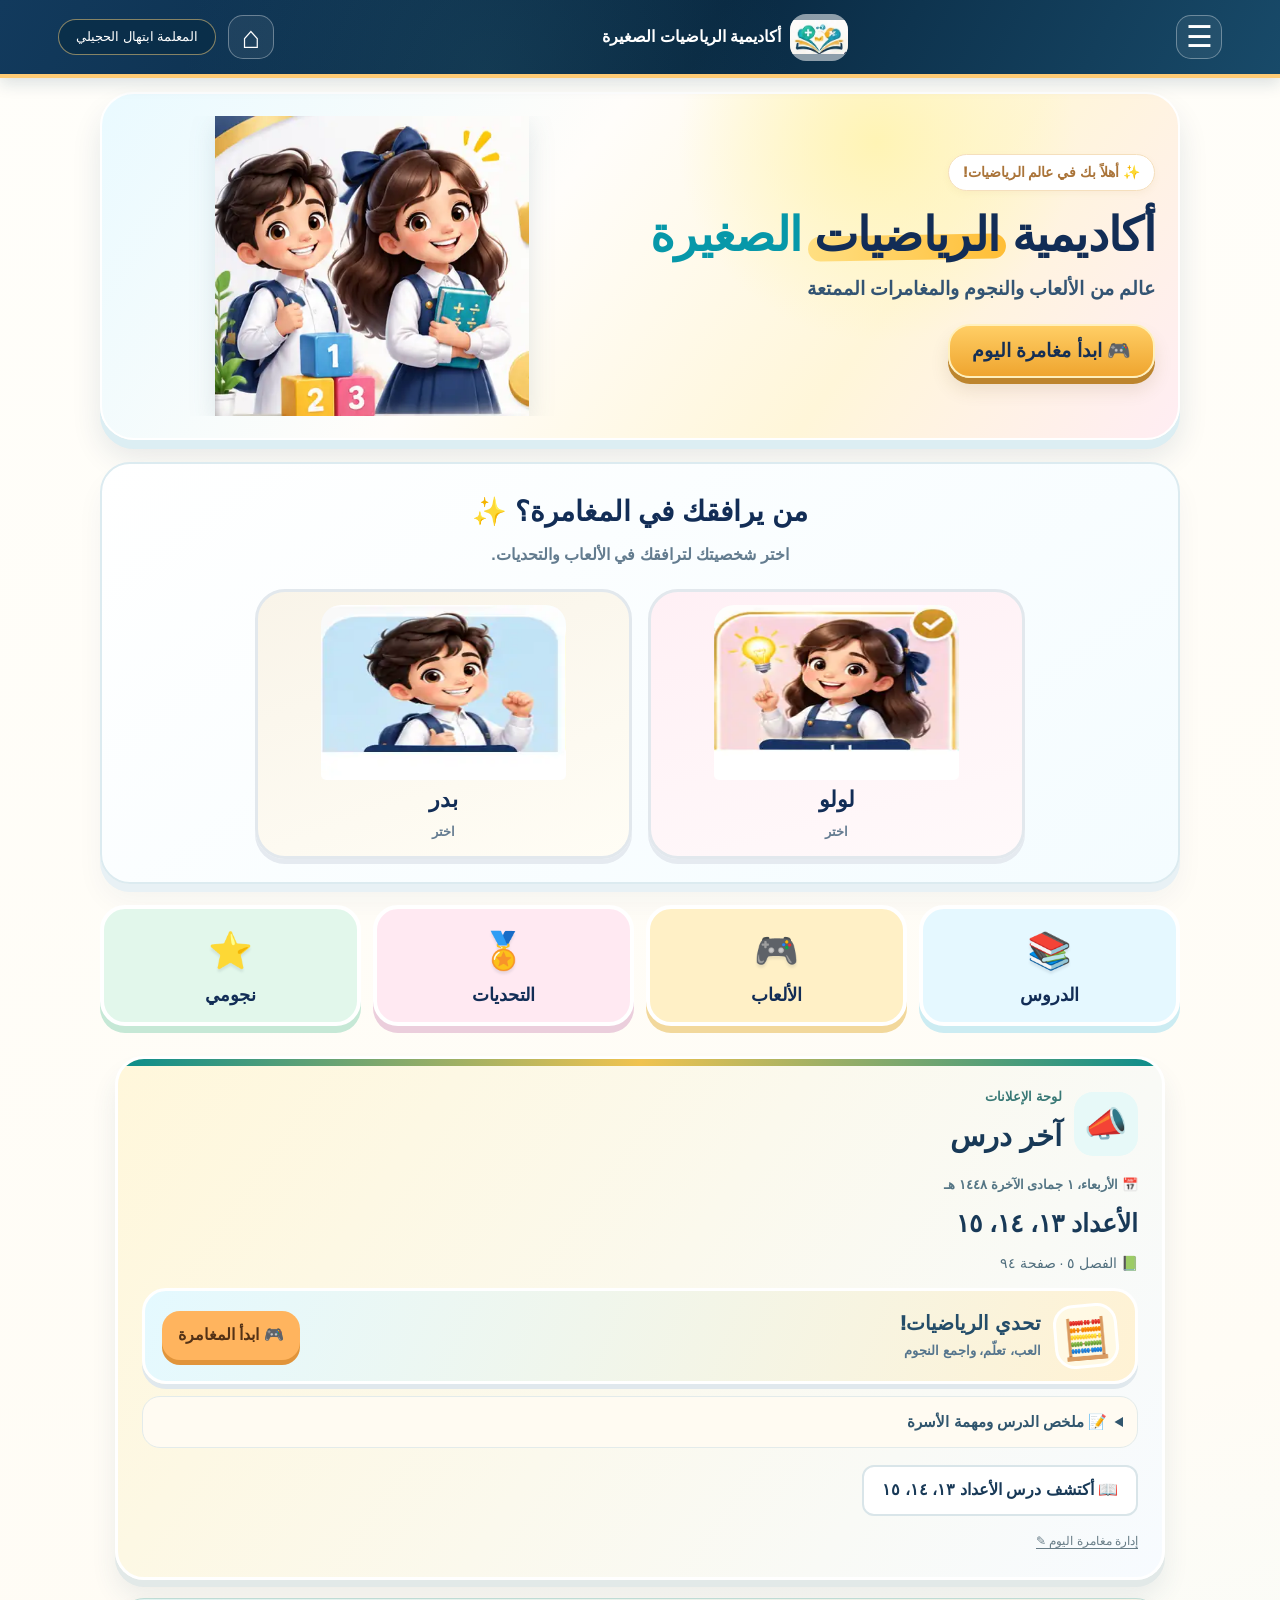
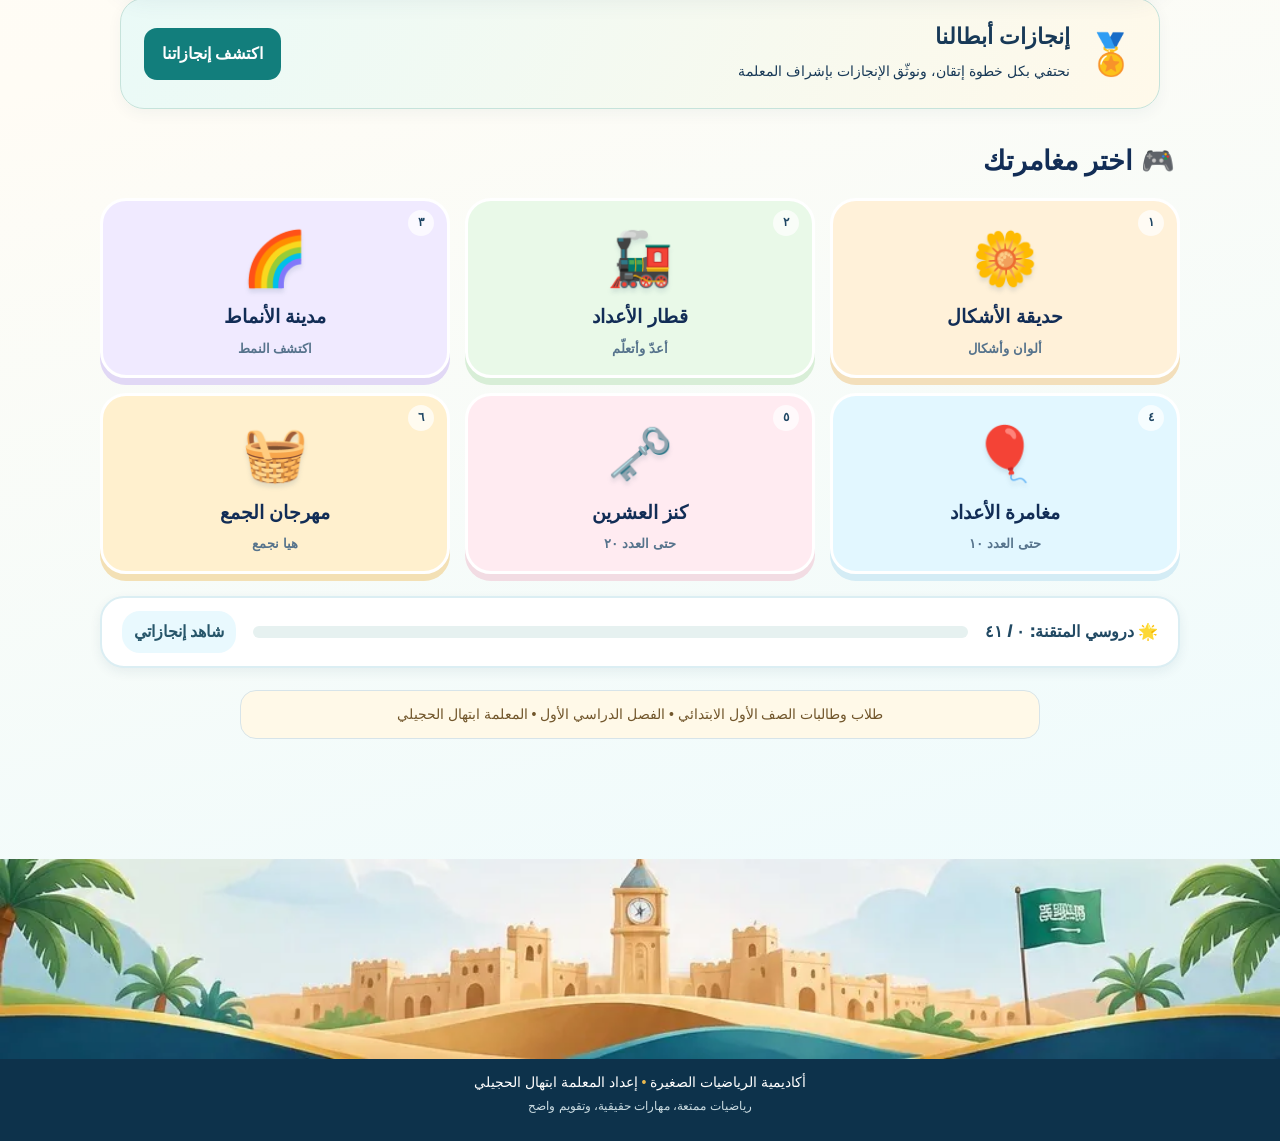
==== commit 2b10a20d: "Route existing family QR and shared homepage directly to math academy" ====
--- a/index.html
+++ b/index.html
@@ -2,644 +2,13 @@
 <html lang="ar" dir="rtl">
 <head>
 <meta charset="utf-8">
-<meta name="viewport" content="width=device-width, initial-scale=1, viewport-fit=cover">
+<meta name="viewport" content="width=device-width, initial-scale=1">
 <meta name="theme-color" content="#fff1df">
-<link rel="manifest" href="./academy-manifest.webmanifest">
-<link rel="apple-touch-icon" href="./academy-icon.svg">
-<meta name="description" content="أكاديمية الرياضيات الصغيرة: ألعاب وتدريبات رياضيات الصف الأول وفق المنهج السعودي.">
-<title>أكاديمية الرياضيات الصغيرة | المعلمة ابتهال الحجيلي</title>
-<link rel="icon" href="[data-uri]">
-
-<style>
-:root{
-  --navy:#112f50;--navydeep:#082640;--gold:#dfad45;--goldsoft:#fff2d5;
-  --teal:#0f9099;--tealdeep:#087b84;--ink:#163453;--muted:#58718a;
-  --paper:#fcfbf6;--cream:#fff9ef;--line:#d8e5ee;--shadow:0 12px 35px #0b3b5c19;
-  font-family:"Tajawal","Cairo","Noto Sans Arabic",Tahoma,Arial,sans-serif;
-}
-*{box-sizing:border-box}
-html{scroll-behavior:smooth}
-body{margin:0;min-width:320px;color:var(--ink);background:radial-gradient(ellipse 75% 26% at 50% 32%,#eaf8fb 0%,transparent 75%),linear-gradient(#fffefa,#fffaf2);font-size:16px;line-height:1.65}
-button,input{font:inherit}button{cursor:pointer}button:disabled{cursor:not-allowed;opacity:.53}
-button:focus-visible,a:focus-visible{outline:3px solid #e89c28;outline-offset:4px}
-a{color:inherit}.skip{position:absolute;top:-80px;z-index:100}.skip:focus{top:5px}
-.topbar{background:linear-gradient(118deg,#123a5d,#092942 55%,#184a69);color:#fff;border-bottom:4px solid var(--gold);position:relative;z-index:10;box-shadow:0 6px 15px #11385824}
-.topbar:before{content:"";pointer-events:none;position:absolute;inset:0;background:radial-gradient(circle at 38% 100%,#2d63733b,transparent 38%)}
-.topbar-inner{position:relative;max-width:1200px;min-height:74px;margin:auto;padding:7px 18px;display:flex;justify-content:space-between;align-items:center;gap:14px}
-.topicon{border:1px solid #ffffff55;color:white;background:#ffffff10;border-radius:15px;width:46px;height:44px;font-size:30px;line-height:1}
-.top-actions{display:flex;align-items:center;gap:12px}.top-actions .topicon{font-size:31px}
-.user-chip{border-radius:40px;padding:6px 17px;border:1px solid #dfbe7a96;background:#082c46bf;font-size:13px;white-space:nowrap}
-.brand-mini{display:flex;align-items:center;gap:9px;font-size:16px;font-weight:900;text-align:center;cursor:pointer}
-.brand-mini img{height:47px;width:58px;object-fit:contain;background:#fff8;border-radius:16px}
-.topnav{position:absolute;top:100%;right:12px;min-width:230px;background:#fff;box-shadow:0 18px 38px #102f4a38;padding:10px;display:grid;gap:5px;border:1px solid #cfdfed;border-radius:17px}
-.topnav[hidden]{display:none}
-.topnav button{background:none;color:var(--ink);border:0;text-align:right;font-weight:800;border-radius:11px;padding:11px 14px}
-.topnav button:hover{background:#eaf6f8}
-main{max-width:1170px;margin:0 auto;min-height:56vh;padding:0 22px 36px}
-button.primary,button.secondary,.outline-button{border:0;border-radius:15px;font-weight:900;padding:12px 21px}
-button.primary{background:linear-gradient(130deg,#078b98,#087783);color:white;box-shadow:0 7px 14px #16828e3d}
-button.secondary{background:var(--goldsoft);color:#715015;border:1px solid #eecb78}
-.outline-button{border:1px solid #b9d5e2;background:white;color:var(--navy)}
-.btnrow{display:flex;gap:10px;flex-wrap:wrap;align-items:center;justify-content:center}
-.hero{max-width:1050px;margin:0 auto;position:relative;isolation:isolate;text-align:center;padding-top:18px}
-.hero:before{content:"";position:absolute;z-index:-2;top:0;left:0;right:0;height:440px;background:radial-gradient(ellipse 62% 72% at 50% 64%,#e7faff 0%,#e7f9ff65 65%,transparent 100%);border-radius:0 0 50% 50%}
-.hero-logo{display:flex;align-items:center;flex-direction:column;gap:1px;position:relative;z-index:1}
-.hero-logo img{width:92px;max-width:22%;height:72px;object-fit:contain;mix-blend-mode:multiply}
-.hero-logo h1{margin:-4px 0 1px;color:var(--navy);font-size:clamp(22px,4vw,37px);line-height:1.35;font-weight:950;text-shadow:0 1px white;letter-spacing:-.6px}
-.hero-logo h1:before,.hero-logo h1:after{content:"❧";color:#d6a239;display:inline-block;margin:0 16px;transform:rotate(-20deg)}
-.hero-stage{margin:14px auto 0;min-height:313px;display:flex;align-items:center;justify-content:center;position:relative}
-.hero-person{position:absolute;bottom:0;width:27%;max-height:330px;object-fit:cover;object-position:center 25%;border-radius:35% 35% 20px 20px;filter:drop-shadow(0 7px 8px #153b3c1a);mask-image:linear-gradient(to right,transparent 0%,black 10%,black 90%,transparent),linear-gradient(to top,transparent 0%,black 12%);mask-composite:intersect}
-.hero-boy{left:0}.hero-girl{right:0}
-.chalk{width:51%;min-height:257px;position:relative;z-index:2;margin-bottom:7px;background:radial-gradient(circle at 55% 40%,#1c666c,#0a414d 82%);border:11px solid #a97136;border-bottom-color:#8c5d2d;border-radius:24px;box-shadow:inset 0 0 0 3px #e1a95d,0 12px 16px #063d5b46,0 3px 0 #6c421c;display:flex;flex-direction:column;justify-content:center;padding:19px 12px 16px;color:#fffbed}
-.chalk:after{content:"";position:absolute;inset:11px;border:2px solid #ffffff1c;border-radius:6px;pointer-events:none}
-.chalk .hello{font-size:clamp(15px,2vw,23px);font-weight:800}
-.chalk .headline{font-size:clamp(21px,3vw,37px);font-weight:1000;line-height:1.5;text-shadow:0 3px #0004}
-.ribbon{align-self:center;background:linear-gradient(90deg,#d49b2b,#ffda60,#d49b2b);border:2px solid #ebbd48;border-radius:11px;color:#163a55;padding:6px 23px;font-weight:900;margin-top:10px;box-shadow:0 3px 4px #0033}
-.quick-links{display:grid;grid-template-columns:repeat(4,1fr);gap:8px;position:relative;z-index:3;padding:10px;background:linear-gradient(165deg,#fffdf5,#fffaf0);border-radius:35px;border:2px solid #fff;box-shadow:0 5px 0 #f1e4d2,0 10px 25px #28455626;margin:-1px auto 30px;max-width:1000px}
-.quick-card{border:0;border-left:1px solid #e7e8e8;background:linear-gradient(170deg,#ffffff,#f7f8f8);border-radius:26px;min-height:112px;color:var(--navy);font-weight:950;font-size:clamp(15px,2.7vw,25px);display:grid;align-content:center;justify-items:center;transition:transform .2s ease,box-shadow .2s ease}
-.quick-card:hover,.grade-card:hover,.chapter-card:hover{transform:translateY(-3px)}
-.quick-card:active,.grade-card:active,.chapter-card:active{transform:translateY(1px)}
-.quick-symbol{width:58px;height:58px;display:grid;place-items:center;font-size:36px;filter:drop-shadow(1px 3px 2px #415b6b36)}
-.section-heading{font-size:clamp(24px,3vw,32px);text-align:center;color:var(--navy);font-weight:950;margin:24px 0 11px}
-.progress-panel{background:linear-gradient(135deg,#ddf7fa,#bdebee 47%,#e9ffff);border:4px solid white;box-shadow:0 7px 22px #163d4c25;border-radius:43px;display:flex;align-items:center;gap:26px;padding:16px 30px;margin:0 auto 28px;max-width:1050px;position:relative}
-.progress-panel .book-cover{width:130px;min-width:110px;height:164px;object-fit:cover;border-radius:4px;box-shadow:9px 9px 11px #09394d33;transform:rotate(6deg)}
-.progress-copy{flex:1;min-width:0;text-align:center}.progress-copy h2{font-size:clamp(22px,3.5vw,31px);color:#0b3051;margin:0}.progress-copy p{margin:0 0 18px;font-size:19px;font-weight:800}
-.progress-label{display:flex;justify-content:space-between;align-items:center;gap:10px;font-weight:800;font-size:14px}
-.progress-track{margin-top:9px;width:100%;height:18px;border-radius:20px;border:3px solid #fff;background:#f9ffff;box-shadow:inset 0 2px 5px #2947622c;overflow:hidden}
-.progress-fill{height:100%;background:linear-gradient(90deg,#03a0ab,#00816d);width:0%;border-radius:20px;transition:width .3s}
-.now-badge{position:absolute;top:-23px;right:18px;background:linear-gradient(115deg,#087b8b,#0c9eaa);color:#fff;border-radius:22px;padding:5px 22px;font-weight:900;box-shadow:0 5px 9px #104c6033}
-.grade-grid{display:grid;grid-template-columns:repeat(6,minmax(0,1fr));gap:9px;margin-top:12px}
-.grade-card{border:3px solid #fff;outline:1px solid #cadce4;color:var(--navy);background:linear-gradient(180deg,#f2fafd,#e5f1fa);border-radius:27px;min-height:174px;padding:18px 6px;box-shadow:0 6px 10px #17405a20;position:relative;display:flex;flex-direction:column;align-items:center;justify-content:center;line-height:1.4;transition:transform .2s ease}
-.grade-card strong{font-size:clamp(15px,2.2vw,24px)}.grade-card small{font-size:clamp(11px,1.55vw,17px);font-weight:800;margin-top:2px}
-.grade-card .grade-icon{font-size:clamp(30px,4vw,47px);margin-bottom:10px}
-.grade-card .lock{font-size:19px;opacity:.65;margin-top:8px}
-.grade-card.selected{border-color:#eebd42;outline:2px solid #d7a630;background:linear-gradient(180deg,#fffefa,#fff2d4);box-shadow:0 7px 15px #bd8d2840}
-.grade-card.selected:after{content:"✓";position:absolute;top:-14px;left:-9px;background:#dca52f;color:white;font-weight:bold;border:2px solid white;border-radius:50%;height:30px;width:30px;display:grid;place-items:center}
-.page-top{padding:32px 0 16px;text-align:center}
-.breadcrumb{display:flex;align-items:center;justify-content:center;gap:8px;flex-wrap:wrap;color:#4b6683;font-size:13px;margin:0 0 14px}
-.breadcrumb button{background:none;border:0;color:var(--tealdeep);font-weight:900;padding:3px}
-.page-top h1{font-size:clamp(25px,4vw,36px);color:var(--navy);margin:0 0 5px;font-weight:950}.page-top p{color:var(--muted);margin:0 auto;max-width:800px}
-.mascot-strip{display:flex;justify-content:space-between;align-items:center;gap:8px;margin:18px auto 0;max-width:600px;min-height:65px;border-radius:20px;border:1px solid #d9e8e8;background:linear-gradient(120deg,#f9fcfc,#e8f7f9,#fff8e9);overflow:hidden;box-shadow:0 3px 9px #29476312}
-.mascot-strip img{width:65px;height:70px;object-fit:cover;object-position:top;border-radius:22px;mask-image:linear-gradient(to top,transparent,black 22%)}
-.mascot-strip span{font-size:13px;font-weight:900;color:#3d7082}
-.page-banner{display:flex;gap:18px;align-items:center;background:linear-gradient(130deg,#edfaff,#fff4df);border:1px solid #d9e8ed;border-radius:25px;box-shadow:var(--shadow);padding:16px 20px;margin:15px auto 22px}
-.page-banner img{width:85px;height:90px;object-fit:cover;border-radius:13px;mask-image:linear-gradient(to top,transparent,black 20%)}.page-banner div{flex:1}
-.chapter-grid{display:grid;grid-template-columns:repeat(3,minmax(0,1fr));gap:16px}
-.chapter-card{border:1px solid #dce6ef;background:white;border-radius:25px;box-shadow:var(--shadow);padding:21px;text-align:right;color:var(--ink);transition:transform .2s}
-.chapter-icon{background:linear-gradient(130deg,#d5f6f8,#f8f0cf);display:grid;place-items:center;width:62px;height:62px;border-radius:20px;font-size:37px;margin-bottom:12px}
-.chapter-card .number{font-size:13px;color:#648097;font-weight:800}
-.chapter-card strong{display:block;font-size:20px;color:var(--navy);margin:3px 0}
-.chapter-card p{font-size:13px;line-height:1.9;color:var(--muted);margin:5px 0 15px}
-.chapter-card .enter{display:flex;justify-content:space-between;align-items:center;color:var(--tealdeep);font-weight:900}
-.list-heading{font-size:21px;color:var(--navy);margin:23px 0 10px}
-.lesson-list{display:grid;gap:9px}.lesson-row{display:flex;align-items:center;gap:12px;background:white;border:1px solid #dae7ed;border-radius:17px;padding:11px 14px;box-shadow:0 2px 9px #0f3e5520}
-.lesson-row .chapter-index{width:42px;height:42px;border-radius:13px;display:grid;place-items:center;background:#e8f8f8;font-size:18px;color:var(--tealdeep);font-weight:900;flex:none}
-.lesson-row .rowcopy{flex:1;min-width:0}.lesson-row strong{display:block;font-size:15px}.lesson-row small{color:var(--muted);font-size:12px}
-.lesson-row button{border:0;border-radius:12px;background:#0d8994;color:white;font-weight:900;padding:10px 16px;white-space:nowrap}
-.lesson-row button.test-button{background:#c9902c}
-.lesson-row.done{border-color:#90d9ce}.done-tag{font-size:12px;color:#078577}
-.mode-tabs{display:flex;gap:7px;flex-wrap:wrap;justify-content:center;margin:17px 0}
-.mode-tabs button{background:#fff;border:1px solid #c6dde5;border-radius:40px;padding:8px 14px;color:var(--navy);font-weight:900}
-.mode-tabs button.active{background:var(--teal);color:#fff}
-.practice-wrap{max-width:800px;margin:17px auto 35px}
-.lesson-intro{background:linear-gradient(130deg,#effbfb,#fff9e6);padding:21px;border-radius:25px;border:1px solid #d7e8ec;margin:12px 0 18px}
-.lesson-intro strong{color:var(--navy);font-size:19px}.lesson-intro p{margin:4px 0 7px}.objective-tag{display:inline-flex;border-radius:20px;padding:2px 12px;background:#fff;border:1px solid #d1e1e6;color:#427081;font-weight:800;font-size:12px}
-.practice-card{padding:20px;border-radius:27px;background:#fff;border:1px solid #dce8ed;box-shadow:var(--shadow);text-align:center}
-.quiz-top{display:flex;justify-content:space-between;align-items:center;gap:12px;font-size:14px;color:var(--muted);font-weight:800;text-align:right}
-.quiz-bar{height:9px;background:#eaf3f4;border-radius:15px;overflow:hidden;margin:11px 0 20px}
-.quiz-bar>div{height:100%;background:linear-gradient(90deg,#18adaf,#d6a93c);transition:width .25s}
-.question-title{font-size:clamp(19px,3.5vw,25px);line-height:1.75;color:var(--navy);margin:7px auto 15px;max-width:680px;font-weight:950}
-.visual-box{border-radius:20px;padding:17px 12px;background:linear-gradient(140deg,#f4fcfc,#fff9e6);min-height:91px;display:grid;place-items:center;margin:7px auto 18px;max-width:670px}
-.options{display:grid;grid-template-columns:repeat(2,1fr);gap:11px}.option{border:2px solid #cfdee8;background:#fff;border-radius:17px;min-height:82px;padding:12px 8px;color:var(--ink);font-size:21px;font-weight:900;display:grid;place-items:center;transition:background .12s,border-color .12s;overflow-wrap:anywhere}
-.option:hover:not(:disabled){border-color:#45b4b7;background:#f1fdfe}.option.correct{border-color:#1aab7c;background:#dffaf0;color:#126b53;opacity:1}.option.wrong{border-color:#d35e62;background:#fff0ef;color:#9a2c2c;opacity:1}
-.feedback{border-radius:15px;margin-top:17px;padding:12px 15px;background:#e4f9f0;border:1px solid #8acfb1;text-align:right;font-weight:900}
-.feedback.wrong{background:#fff5e7;border-color:#efc488;color:#80561f}.feedback p{font-weight:500;margin:3px 0}
-.quiz-footer{display:flex;justify-content:space-between;align-items:center;gap:12px;margin-top:20px}
-.score-stars{font-size:22px;color:#bd8a28}
-.dots{display:flex;flex-wrap:wrap;gap:6px;justify-content:center;max-width:340px}
-.dot-shape{display:inline-flex;justify-content:center;align-items:center;font-size:26px;line-height:1.4}
-.tenframe{display:grid;grid-template-columns:repeat(5,32px);gap:3px;justify-content:center;direction:ltr}
-.tenframe span{display:grid;place-items:center;width:32px;height:32px;background:#fff;border:1px solid #95b8cb;border-radius:7px;color:#09959e}
-.count-container{display:flex;gap:18px;align-items:center;justify-content:center;flex-wrap:wrap}
-.shape{display:inline-block;vertical-align:middle;width:44px;height:44px;box-shadow:0 2px 4px #0002;margin:4px;border:2px solid #fff}
-.shape.circle{border-radius:50%}.shape.square{border-radius:9px}.shape.triangle{clip-path:polygon(50% 0,0 100%,100% 100%);border:0}
-.shape.red{background:#f05a61}.shape.blue{background:#2494d3}.shape.yellow{background:#f2b839}.shape.green{background:#4ab792}
-.shape.small{width:29px;height:29px;margin:0 3px}
-.position-stack{display:grid;gap:4px;justify-content:center;place-items:center}.position-stack>span{background:#fff;border:1px solid #cde2ed;border-radius:10px;padding:8px 19px;min-width:120px;font-size:29px}
-.pattern{display:flex;align-items:center;justify-content:center;flex-wrap:wrap;gap:9px;direction:rtl}.pattern .shape{margin:0}
-.numbers-strip{display:flex;justify-content:center;gap:8px;flex-wrap:wrap;font-size:23px;font-weight:900}.numbers-strip span{background:white;border:1px solid #b9d7e5;border-radius:12px;padding:4px 13px}
-.math-vertical{font-size:31px;font-weight:900;text-align:left;line-height:1.4;direction:ltr;display:inline-block;min-width:75px}
-.math-vertical .under{border-bottom:3px solid var(--navy)}
-.result-card{text-align:center;border-radius:27px;background:linear-gradient(135deg,#e8f9f7,#fff5dc);padding:28px 20px;box-shadow:var(--shadow)}
-.result-card .result-icon{font-size:57px}.result-card h2{font-size:28px;margin:8px 0}.result-card .bigscore{font-size:43px;color:var(--tealdeep);font-weight:1000}
-.info-note{border:1px solid #d7e4e9;background:#fff9e8;border-radius:16px;padding:12px 15px;margin:20px auto;font-size:14px;max-width:800px;color:#71562b}
-.evidence-summary{display:grid;grid-template-columns:repeat(3,1fr);gap:12px;max-width:800px;margin:16px auto}
-.stat{background:#fff;border:1px solid #d9e8ed;border-radius:18px;padding:17px 10px;text-align:center}.stat strong{display:block;font-size:28px;color:var(--tealdeep)}.stat span{font-size:12px;color:var(--muted)}
-.notice{padding:18px;border-radius:18px;background:#eef9fb;border:1px solid #c4e2e6;max-width:780px;margin:12px auto}
-.evidence-history{max-width:800px;margin:auto}.evidence-history article{padding:12px 15px;border:1px solid #dce5e8;background:white;border-radius:13px;margin:8px 0;display:flex;align-items:center;justify-content:space-between;gap:12px}
-.sr-only{position:absolute;width:1px;height:1px;overflow:hidden;clip:rect(0,0,0,0)}
-.footer{text-align:center;color:#fff;font-size:14px;background:#0d324b;padding:0 0 24px;margin-top:34px}
-.footer img{display:block;width:100%;height:auto;max-height:200px;object-fit:cover;object-position:center bottom;margin-bottom:12px}.footer span{color:#e9b94f}.footer small{color:#cbdce2}
-.toast{position:fixed;bottom:24px;left:50%;transform:translate(-50%,25px);background:#0d324d;color:white;padding:12px 19px;border-radius:14px;z-index:20;box-shadow:0 6px 25px #0005;opacity:0;pointer-events:none;transition:.2s;max-width:90%;text-align:center}
-.toast.show{opacity:1;transform:translate(-50%,0)}
-@media(max-width:760px){
-  .topbar-inner{min-height:66px;padding:8px 12px}.user-chip{display:none}.brand-mini{font-size:13px}.brand-mini img{height:38px;width:43px}
-  main{padding:0 12px 28px}.hero-logo img{height:58px}.hero-logo h1:before,.hero-logo h1:after{margin:0 6px}
-  .hero-stage{min-height:255px}.hero-person{width:32%;max-height:245px}.chalk{width:53%;min-height:211px;border-width:7px;padding:12px 8px}.ribbon{padding:5px;font-size:11px}
-  .quick-links{border-radius:22px}.quick-card{border-radius:17px;min-height:91px;font-size:15px}.quick-symbol{font-size:27px;width:43px;height:41px}
-  .progress-panel{border-radius:27px;padding:24px 14px 14px;gap:10px}.progress-panel .book-cover{width:88px;min-width:88px;height:116px}
-  .progress-copy p{font-size:14px;margin-bottom:8px}.progress-label{font-size:12px}.now-badge{font-size:12px;top:-18px}
-  .chapter-grid{grid-template-columns:repeat(2,minmax(0,1fr));gap:11px}.chapter-card{padding:14px}.chapter-card strong{font-size:17px}.chapter-card p{font-size:12px}
-  .grade-grid{grid-template-columns:repeat(3,minmax(0,1fr));gap:9px}.grade-card{min-height:139px;border-radius:20px}.grade-card .grade-icon{font-size:36px;margin-bottom:5px}.grade-card strong{font-size:18px}.grade-card small{font-size:13px}
-  .practice-card{padding:16px 12px}.option{min-height:73px;font-size:18px}
-}
-@media(max-width:420px){
-  .brand-mini span{max-width:158px;line-height:1.22;text-align:right}
-  .hero-logo h1{font-size:21px}.hero-stage{min-height:209px}.hero-person{width:32%;max-height:200px}.hero-boy{left:-7px}.hero-girl{right:-7px}
-  .chalk{width:58%;min-height:175px;border-width:6px;border-radius:15px}.chalk .headline{font-size:20px}.chalk .hello{font-size:14px}.ribbon{font-size:9px}
-  .quick-links{gap:4px;padding:5px}.quick-card{min-height:80px;font-size:13px;border-radius:13px}.quick-symbol{font-size:23px;height:34px}
-  .progress-panel .book-cover{width:66px;min-width:66px;height:93px}.progress-copy h2{font-size:18px}
-  .grade-card{min-height:131px}.chapter-card strong{font-size:16px}.lesson-row{padding:9px}.lesson-row strong{font-size:13px}.lesson-row button{font-size:12px;padding:9px}
-}
-@media(prefers-reduced-motion:reduce){*,*:before,*:after{scroll-behavior:auto!important;transition:none!important}}
-
-/* أدوات المعلمة بعيدة عن واجهة الطالب */
-.teacher-tools{max-width:800px;margin:16px auto;border:1px solid #d5e3e9;background:#fff;border-radius:16px;padding:12px 17px;color:var(--muted);font-size:14px}
-.teacher-tools summary{cursor:pointer;font-size:14px;color:var(--navy);font-weight:900;user-select:none}
-.teacher-tools p{margin:12px 0}
-.teacher-tools:not([open]){background:transparent;border-color:transparent;text-align:center}
-
-</style>
-<link rel="stylesheet" href="./happy-games.css?v=6">
-<link rel="stylesheet" href="./academy-approved-visual.css?v=2">
+<title>أكاديمية الرياضيات الصغيرة</title>
+<meta name="robots" content="noindex">
+<meta http-equiv="refresh" content="0; url=./academy/">
+<style>body{font-family:Tahoma,Arial,sans-serif;background:#fffaf1;color:#123a48;display:grid;place-items:center;min-height:100vh;margin:0;text-align:center}main{padding:24px;max-width:480px}a{color:#063e7c;font-weight:bold}</style>
+<script>window.location.replace('./academy/');</script>
 </head>
-<body>
-<a class="skip" href="#app">انتقل إلى المحتوى</a>
-<header class="topbar">
-  <div class="topbar-inner">
-    <button id="menuBtn" class="topicon" aria-label="فتح القائمة" aria-expanded="false">☰</button>
-    <div class="brand-mini" role="button" tabindex="0" data-nav="home"><img src="[data-uri]" alt=""> <span>أكاديمية الرياضيات الصغيرة</span></div>
-    <div class="top-actions"><button id="homeBtn" class="topicon" aria-label="الصفحة الرئيسية">⌂</button><span class="user-chip">المعلمة ابتهال الحجيلي</span></div>
-  </div>
-  <nav id="mainNav" class="topnav" aria-label="القائمة الرئيسية" hidden>
-     <button data-nav="home">الرئيسية</button><button data-nav="lessons">الدروس</button><button data-nav="games">الألعاب</button><button data-nav="tests">الاختبارات</button><button data-nav="evidence">الشواهد</button>
-  </nav>
-</header>
-<main id="app" tabindex="-1" aria-live="polite"></main>
-<footer class="footer">
-  <img src="[data-uri]" alt="معالم سعودية ونخيل والعلم السعودي" loading="lazy">
-  <div>أكاديمية الرياضيات الصغيرة <span>•</span> إعداد المعلمة ابتهال الحجيلي</div>
-  <small>رياضيات ممتعة، مهارات حقيقية، وتقويم واضح</small>
-</footer>
-<div id="toast" class="toast" role="status" aria-live="polite"></div>
-<script>
-"use strict";
-/* مصدر ترتيب الدروس: فهرس كتاب رياضيات الصف الأول الابتدائي، الجزء الأول، طبعة 1447/2025.
-   تم تأليف أسئلة أصلية ترتبط بمؤشرات المهارة، وليست نسخاً حرفياً لأسئلة الكتاب. */
-const CHAPTERS=[
- {id:1,title:'المقارنة والتصنيف',icon:'🎨',about:'التصنيف وفق اللون والشكل، التمثيل، المساواة، الأكثر والأقل.',lessons:[
-  ['1-1','التصنيف وفق خاصية واحدة','classifyOne','أصنّف الأشياء بحسب خاصية واحدة.',10],
-  ['1-2','أحل المسألة: أمثلها','model','أمثّل الأشياء بعدد من القطع.',12],
-  ['1-3','التصنيف وفق أكثر من خاصية','classifyTwo','أختار الشكل الذي يجمع خاصيتين.',14],
-  ['1-4','يساوي','equal','أتعرف المجموعات المتساوية في العدد.',18],
-  ['1-5','أكثر من، أقل من','moreLess','أقارن عدد العناصر في مجموعتين.',20]
- ]},
- {id:2,title:'الأعداد حتى ٥',icon:'🔢',about:'عد مجموعات صغيرة، التعرف على رموز الأعداد من صفر إلى خمسة.',lessons:[
-  ['2-1','الأعداد ١، ٢، ٣','num123','أعد الأشياء من ١ إلى ٣.',28],
-  ['2-2','قراءة الأعداد ١، ٢، ٣ وكتابتها','read123','أربط اسم العدد برمزه المكتوب.',30],
-  ['2-3','العددان ٤، ٥','num45','أعد الأشياء من ٤ إلى ٥.',32],
-  ['2-4','قراءة العددين ٤، ٥ وكتابتهما','read45','أقرأ رمزي العددين ٤ و٥.',36],
-  ['2-5','أحل المسألة: أرسم صورة','draw5','أحل مسألة برسم أشياء وعدّها.',38],
-  ['2-6','قراءة العدد صفر وكتابته','zero','أميز المجموعة الخالية والعدد صفر.',40]
- ]},
- {id:3,title:'الموقع والنمط',icon:'🧩',about:'فوق وتحت، أعلى وأوسط وأسفل، قبل وبعد، والأنماط.',lessons:[
-  ['3-1','فوق، تحت','abovebelow','أحدد موقع شكل فوق شكل آخر أو تحته.',48],
-  ['3-2','أعلى، أوسط، أسفل','positions','أحدد الموقع بين ثلاثة أشكال.',50],
-  ['3-3','قبل، بعد','beforeAfter','أحدد العنصر الذي يأتي قبل الآخر أو بعده.',52],
-  ['3-4','تحديد الأنماط','patternFind','أتعرّف الوحدة المتكررة في النمط.',56],
-  ['3-5','إنشاء الأنماط','patternBuild','أكمل نمطاً وفق قاعدة تكرار.',58],
-  ['3-6','أحل المسألة: أبحث عن نمط','patternSolve','أحل مسألة باستعمال نمط متكرر.',60]
- ]},
- {id:4,title:'الأعداد حتى ١٠',icon:'🔟',about:'عد الأعداد وقراءتها حتى عشرة ثم المقارنة والترتيب والعدد الترتيبي.',lessons:[
-  ['4-1','الأعداد ٦، ٧، ٨','num678','أعد الأشياء من ٦ إلى ٨.',68],
-  ['4-2','قراءة الأعداد ٦، ٧، ٨ وكتابتها','read678','أربط اسم العدد برمزه من ٦ إلى ٨.',70],
-  ['4-3','العددان ٩، ١٠','num910','أمثل العددين ٩ و١٠ وأعدهما.',72],
-  ['4-4','قراءة العددين ٩، ١٠ وكتابتهما','read910','أقرأ رمزي العددين ٩ و١٠.',74],
-  ['4-5','أحل المسألة: أرسم صورة','draw10','أرسم صوراً وأعد الأشياء لحل المسألة.',78],
-  ['4-6','مقارنة الأعداد حتى ١٠','compare10','أقارن عددين إلى ١٠.',80],
-  ['4-7','ترتيب الأعداد حتى ١٠','order10','أرتب أعداداً إلى ١٠ تصاعدياً.',82],
-  ['4-8','العدد الترتيبي','ordinal','أحدد ترتيب الأشياء من جهة معلومة.',84]
- ]},
- {id:5,title:'الأعداد حتى ٢٠',icon:'🧮',about:'تمثيل الأعداد من ١١ إلى ٢٠، المقارنة، والترتيب.',lessons:[
-  ['5-1','العددان ١١، ١٢','num1112','أعد ١٠ وأضيف إليها ١ أو ٢.',92],
-  ['5-2','الأعداد ١٣، ١٤، ١٥','num1315','أعد مجموعة من عشرة وأشياء إضافية.',94],
-  ['5-3','العددان ١٦، ١٧','num1617','أمثل العددين ١٦ و١٧.',96],
-  ['5-4','أحل المسألة: أبحث عن نمط','pattern20','أبحث عن نمط في تسلسل الأعداد.',98],
-  ['5-5','الأعداد ١٨، ١٩، ٢٠','num1820','أعد الأشياء حتى ٢٠.',102],
-  ['5-6','مقارنة الأعداد حتى ٢٠','compare20','أقارن عددين إلى ٢٠.',104],
-  ['5-7','ترتيب الأعداد حتى ٢٠','order20','أرتب أعداداً إلى ٢٠ تصاعدياً.',106]
- ]},
- {id:6,title:'الجمع',icon:'➕',about:'تمثيل الجمع، جمل الجمع، والجمع إلى الصفر، وتكوين الأعداد.',lessons:[
-  ['6-1','قصص الجمع','addStory','أجمع مجموعتين من الأشياء وأعد الناتج.',114],
-  ['6-2','تمثيل الجمع','addModel','أمثل عملية الجمع بالأشياء.',116],
-  ['6-3','جمل الجمع','addSentence','أقرأ جملة جمع وأربطها بتمثيل.',118],
-  ['6-4','الجمع إلى الصفر','addZero','أجد ناتج جمع الصفر مع عدد.',120],
-  ['6-5','أحل المسألة: أمثلها','addSolve','أحل مسألة جمع بتمثيل الأشياء.',124],
-  ['6-6','تكوين الأعداد ٤، ٥، ٦','compose456','أجزّئ عدداً إلى عددين مجموعهما هو العدد.',126],
-  ['6-7','تكوين الأعداد ٧، ٨، ٩','compose789','أكمل العدد الناقص في جملة جمع.',128],
-  ['6-8','تكوين الأعداد ١٠، ١١، ١٢','compose101112','أكوّن الأعداد ١٠ و١١ و١٢ بجمع جزأين.',130],
-  ['6-9','الجمع الرأسي','verticalAdd','أجمع عددين بكتابتهما رأسياً.',132]
- ]}
-];
-const TEST_TYPES=[
- ['prep','التهيئة','📎'],['mid','اختبار منتصف الفصل','📋'],['reviewMid','المراجعة التراكمية','🔄'],['review','مراجعة الفصل','🏅'],['test','اختبار الفصل','✍️'],['cumulative','الاختبار التراكمي','🌟']
-];
-const PAGE_PREP={1:9,2:27,3:47,4:67,5:91,6:113};
-const PAGE_MID={1:16,2:34,3:54,4:76,5:100,6:122};
-const PAGE_REVIEWMID={1:17,2:35,3:55,4:77,5:101,6:123};
-const PAGE_REVIEW={1:22,2:42,3:62,4:86,5:108,6:134};
-const PAGE_TEST={1:23,2:43,3:63,4:87,5:109,6:135};
-const PAGE_CUM={1:24,2:44,3:64,4:88,5:110,6:136};
-const AR_DIGITS='٠١٢٣٤٥٦٧٨٩';
-const WORDS=['صفر','واحد','اثنان','ثلاثة','أربعة','خمسة','ستة','سبعة','ثمانية','تسعة','عشرة','أحد عشر','اثنا عشر','ثلاثة عشر','أربعة عشر','خمسة عشر','ستة عشر','سبعة عشر','ثمانية عشر','تسعة عشر','عشرون'];
-const storedKey='little-math-academy-progress-v1';
-function arabic(n){return String(n).replace(/\d/g,d=>AR_DIGITS[Number(d)])}
-function numberList(items){return items.map(arabic).join(' ، ')}
-function safeProgress(){try{const v=JSON.parse(localStorage.getItem(storedKey)||'{}');return (v&&typeof v==='object')?v:{};}catch{return {};}}
-let progress=safeProgress(); let session=null;let pageMode='lessons';let toastTimer=null;
-const chapterById=id=>CHAPTERS.find(c=>c.id===Number(id));
-const lessonById=id=>CHAPTERS.flatMap(c=>c.lessons.map(row=>({chapter:c,code:row[0],title:row[1],skill:row[2],objective:row[3],page:row[4]}))).find(x=>x.code===id);
-function testById(id){const m=/^ch([1-6])-(prep|mid|reviewMid|review|test|cumulative)$/.exec(id||'');if(!m)return null;
- const ch=chapterById(m[1]),type=TEST_TYPES.find(x=>x[0]===m[2]);return {code:id,title:type[1],chapter:ch,skill:'mixed',objective:'أجيب عن الأسئلة وأُظهر ما تعلّمته.',page:({prep:PAGE_PREP,mid:PAGE_MID,reviewMid:PAGE_REVIEWMID,review:PAGE_REVIEW,test:PAGE_TEST,cumulative:PAGE_CUM})[m[2]][ch.id],testType:m[2]};}
-function lessonRecord(code){return lessonById(code)||testById(code)}
-function showToast(msg){const t=document.getElementById('toast');t.textContent=msg;t.classList.add('show');clearTimeout(toastTimer);toastTimer=setTimeout(()=>t.classList.remove('show'),3000)}
-function navigate(path){if(location.hash==='#'+path)render();else location.hash=path;}
-function breadcrumb(extra=''){return `<div class="breadcrumb"><button data-nav="home">الرئيسية</button><span>›</span><button data-nav="lessons">الصف الأول</button>${extra?'<span>›</span><span>'+extra+'</span>':''}</div>`;}
-function pageHeader(title,description,back=''){return `<section class="page-top">${breadcrumb(back)}<h1>${title}</h1><p>${description}</p><div class="mascot-strip" aria-label="رفيقا الأكاديمية"><img src="[data-uri]" alt=""><span>🌟 معك خطوة بخطوة في رحلة الرياضيات 🌟</span><img src="[data-uri]" alt=""></div></section>`;}
-function masteredLesson(id){return Number(progress[id]?.best)>=75}
-function completedCount(){return CHAPTERS.reduce((n,c)=>n+c.lessons.filter(l=>masteredLesson(l[0])).length,0)}
-function renderHome(){const total=CHAPTERS.reduce((n,c)=>n+c.lessons.length,0), pct=Math.round(completedCount()/total*100);
-return `<section class="hero" aria-label="مرحباً في أكاديمية الرياضيات الصغيرة">
- <div class="hero-logo"><img src="[data-uri]" alt="شعار الأكاديمية: كتاب مفتوح ورموز الرياضيات"><h1>أكاديمية الرياضيات الصغيرة</h1></div>
- <div class="hero-stage"><img class="hero-person hero-boy" src="[data-uri]" alt="طالب يحمل حقيبته" loading="eager">
- <div class="chalk"><div class="hello">💡 مرحباً بك في</div><div class="headline">أكاديمية<br>الرياضيات الصغيرة</div><span class="ribbon">أتعلّم • ألعب • أبدع</span></div>
- <img class="hero-person hero-girl" src="[data-uri]" alt="طالبة تحمل كتاباً" loading="eager"></div>
- </section>
- <div class="quick-links" aria-label="أقسام الأكاديمية">
- ${[['lessons','📖','الدروس'],['games','🎮','الألعاب'],['tests','📋','الاختبارات'],['evidence','🏅','الشواهد']].map(([key,icon,label])=>`<button class="quick-card" data-nav="${key}"><span class="quick-symbol" aria-hidden="true">${icon}</span>${label}</button>`).join('')}
- </div>
- <section class="progress-panel"><span class="now-badge">مساري الآن</span><img class="book-cover" src="[data-uri]" alt="غلاف كتاب رياضيات الصف الأول">
- <div class="progress-copy"><h2>الصف الأول الابتدائي</h2><p>الفصل الدراسي الأول</p>
- <div class="progress-label"><span>تقدمك في إتقان الدروس</span><span>${arabic(completedCount())} / ${arabic(total)} درسًا • ${arabic(pct)}٪</span></div>
- <div class="progress-track" role="progressbar" aria-valuemin="0" aria-valuemax="100" aria-valuenow="${pct}" aria-label="التقدم في الدروس"><div class="progress-fill" style="width:${pct}%"></div></div></div></section>
- <h2 class="section-heading">🎓 اختر صفك الدراسي</h2><section class="grade-grid" aria-label="الصفوف الابتدائية">
- ${[['الأول','🎒'],['الثاني','📚'],['الثالث','📐'],['الرابع','🧭'],['الخامس','🧮'],['السادس','📊']].map(([name,ico],i)=>`<button class="grade-card ${i===0?'selected':''}" data-grade="${i+1}" aria-label="الصف ${name} الابتدائي ${i?'قيد الإعداد':'متاح'}"><span class="grade-icon">${ico}</span><strong>${name}</strong><small>الابتدائي</small>${i?'<span class="lock" aria-hidden="true">🔒</span>':'<span class="lock" aria-hidden="true">✓</span>'}</button>`).join('')}
- </section><div class="info-note">🌈 مغامرتنا تبدأ بالصف الأول، وبقية الصفوف قادمة قريبًا!</div>`;
-}
-function chapterCards(mode='lessons'){
-return `<section class="chapter-grid">${CHAPTERS.map(c=>{
-const done=c.lessons.filter(l=>masteredLesson(l[0])).length;
-return `<button class="chapter-card" data-chapter="${c.id}" data-mode="${mode}">
- <div class="chapter-icon">${c.icon}</div><span class="number">الفصل ${arabic(c.id)}</span><strong>${c.title}</strong><p>${c.about}</p>
- <span class="enter">${mode==='tests'?'عرض التقويمات':`${arabic(done)} من ${arabic(c.lessons.length)} دروس مكتملة`}<span aria-hidden="true">←</span></span></button>`}).join('')}</section>`}
-function renderCategory(mode){pageMode=mode;const labels={lessons:['📚 دروسي الممتعة','اختر فصلًا لتكتشف دروسًا جديدة وتتعلّم خطوة بخطوة.'],games:['🎮 هيا نلعب!','اختر فصلًا، ثم اختر لعبتك المفضلة!'],tests:['📋 أختبر نفسي','هل أنت مستعدّ؟ أجب عن الأسئلة واكتشف ما تعلمته!']};
-return `${pageHeader(...labels[mode])}<div class="page-banner"><img src="[data-uri]" alt="رفيقة الأكاديمية"><div><strong>🌟 هيا نلعب ونتعلّم!</strong><p>اختر فصلك، وحلّ التحديات، واجمع النجوم مع كل إجابة صحيحة.</p></div></div>${chapterCards(mode)}`;
-}
-function chapterEntries(c,mode){if(mode==='tests')return TEST_TYPES.map(([type])=>testById(`ch${c.id}-${type}`));
- const lessons=c.lessons.map(row=>lessonById(row[0]));
- const insertion=(type)=>testById(`ch${c.id}-${type}`);
- const firstHalf=(c.id===1?3:c.id===2?3:c.id===3?3:c.id===4?4:c.id===5?4:4);
- if(mode==='games')return lessons;
- return [insertion('prep'),...lessons.slice(0,firstHalf),insertion('mid'),insertion('reviewMid'),...lessons.slice(firstHalf),insertion('review'),insertion('test'),insertion('cumulative')];
-}
-function renderChapter(id,mode){const c=chapterById(id);if(!c)return renderHome();pageMode=['games','tests'].includes(mode)?mode:'lessons';const entries=chapterEntries(c,pageMode);
-return `${pageHeader(`${c.icon} الفصل ${arabic(c.id)}: ${c.title}`,'اختر درسًا، واستعدّ لتحدٍّ جديد!',c.title)}
-<div class="mode-tabs">${[['lessons','جميع الدروس'],['games','الألعاب'],['tests','الاختبارات']].map(([m,l])=>`<button class="${m===pageMode?'active':''}" data-chapter="${c.id}" data-mode="${m}">${l}</button>`).join('')}</div>
-<div class="lesson-list">${entries.map((l,i)=>{let done=progress[l.code],isTest=!!l.testType;
-return `<article class="lesson-row ${done?'done':''}"><span class="chapter-index">${isTest?'★':arabic(i+1)}</span>
- <div class="rowcopy"><strong>${l.title}</strong><small>${isTest?'تقويم الفصل':'الدرس '+l.code} • صفحة ${arabic(l.page)} ${done?`<span class="done-tag">• أنجزت: ${arabic(done.best)}٪</span>`:''}</small></div>
- <button class="${isTest?'test-button':''}" data-lesson="${l.code}">${done?'إعادة':'ابدأ'} ←</button></article>`}).join('')}</div>`;
-}
-/* ===== أنشطة أصلية محددة المهارة، لا أسئلة قصصية تخيلية ===== */
-function circleDots(n,color='#15969e'){
- if(n===0)return `<div aria-label="إطار بدون دوائر" style="padding:19px;border:2px dashed #89b3c4;border-radius:15px;min-width:150px;min-height:65px"></div>`;
- if(n>10)return `<div class="count-container">${tenFrame(10)}<div>${tenFrame(n-10)}</div></div>`;
- return `<div class="dots">${Array.from({length:n},()=>`<span class="dot-shape" style="color:${color}">●</span>`).join('')}</div>`;
-}
-function tenFrame(n){return `<div class="tenframe" aria-label="${arabic(n)} عدادات">${Array.from({length:10},(_,i)=>`<span>${i<n?'●':''}</span>`).join('')}</div>`}
-function shape(type,color,small=false){return `<span class="shape ${type} ${color} ${small?'small':''}" role="img" aria-label="${({circle:'دائرة',square:'مربع',triangle:'مثلث'})[type]} ${({red:'أحمر',blue:'أزرق',yellow:'أصفر',green:'أخضر'})[color]}"></span>`}
-function groupCount(n,label){return `<div style="display:grid;justify-items:center;gap:8px"><strong>${label}</strong>${circleDots(n)}</div>`}
-function frameText(text){return `<span style="font-size:30px;font-weight:950;color:#0b6472">${text}</span>`}
-function numericChoices(correct,low=0,high=20,seed=0){
- let vals=[correct];for(let offset=1;vals.length<4&&offset<21;offset++){
-  const a=correct+offset, b=correct-offset;
-  if(a<=high&&!vals.includes(a))vals.push(a);
-  if(vals.length<4&&b>=low&&!vals.includes(b))vals.push(b);
- }
- return reorder(vals.map(x=>({text:arabic(x),correct:x===correct})),seed);
-}
-function reorder(items,seed){const a=[...items];for(let i=a.length-1;i>0;i--){const j=((seed*7+i*13+3)%(i+1));[a[i],a[j]]=[a[j],a[i]];}return a}
-function makeQuestion(prompt,visual,choices,explain='',seed=0){let opts=choices.map(x=>typeof x==='object'?x:{text:String(x),correct:false});opts=reorder(opts,seed);return {prompt,visual,choices:opts,explain};}
-function readingAlternatives(n,max){const list=[n];for(let d=1;d<8&&list.length<4;d++){
-  if(n-d>=1&&!list.includes(n-d))list.push(n-d);
-  if(n+d<=max&&list.length<4&&!list.includes(n+d))list.push(n+d);
- }return list;}
-function numQ(prompt,visual,n,low,high,seed,explain=''){return {prompt,visual,choices:numericChoices(n,low,high,seed),explain:explain||`الإجابة الصحيحة هي ${arabic(n)}.`};}
-function strChoice(text,correct){return {text,correct}}
-function htmlChoice(html,correct){return {html,correct}}
-function chooseNumber(min,max,i){return min+(i%(max-min+1))}
-function rangeOf(skill){return ({num123:[1,3],read123:[1,3],num45:[4,5],read45:[4,5],num678:[6,8],read678:[6,8],num910:[9,10],read910:[9,10],num1112:[11,12],num1315:[13,15],num1617:[16,17],num1820:[18,20]})[skill]}
-function isRead(skill){return skill.startsWith('read')}
-function visualSequence(arr){return `<div class="numbers-strip">${arr.map(n=>`<span>${arabic(n)}</span>`).join('')}</div>`}
-function pairVisual(a,b){return `<div class="count-container">${groupCount(a,'المجموعة (أ)')}${groupCount(b,'المجموعة (ب)')}</div>`}
-function patternVisual(colors,form='circle'){return `<div class="pattern">${colors.map(x=>x==='?'?'<span style="font-size:29px">❓</span>':shape(form,x)).join('')}</div>`}
-function operationsChoices(a,b,correct,seed){
- const target=`${arabic(a)} + ${arabic(b)} = ${arabic(correct)}`;
- const bad1=`${arabic(a)} + ${arabic(b)} = ${arabic(correct+1)}`;
- const bad2=`${arabic(a)} + ${arabic(Math.max(0,b-1))} = ${arabic(correct)}`;
- const bad3=`${arabic(Math.max(0,a-1))} + ${arabic(b)} = ${arabic(correct)}`;
- return reorder([strChoice(target,true),strChoice(bad1,false),strChoice(bad2,false),strChoice(bad3,false)],seed);
-}
-function generate(skill,i){const seed=i+5;
- if(skill==='classifyOne'){
-  const colors=['red','blue','yellow','green'],names=['أحمر','أزرق','أصفر','أخضر'];const target=Math.floor(i/2)%4;
-  if(i%2===1){const wanted=['circle','square','triangle'][Math.floor(i/2)%3],types=[wanted,...['circle','square','triangle'].filter(t=>t!==wanted)];
-   const typesFull=[...types,types[1]],correct=typesFull.map((t,k)=>htmlChoice(shape(t,colors[k]),t===wanted&&k===0));
-   const label=wanted==='circle'?'الدائرة':wanted==='square'?'المربع':'المثلث';
-   return makeQuestion(`اختَر ${label} بين هذه الأشكال.`,frameText('لاحظ الشكل، لا اللون'),correct,`التصنيف هنا بحسب الشكل: ${label}.`,seed);
-  }
-  return makeQuestion(`اختَر الدائرة التي لونها ${names[target]}.`,frameText('انظر إلى اللون والشكل'),colors.map((c,j)=>htmlChoice(shape('circle',c),j===target)),`التصنيف هنا بحسب اللون: ${names[target]}.`,seed);
- }
- if(skill==='model'){
-  const n=chooseNumber(1,5,i);
-  const vals=[n,Math.max(0,n-1),n+1,n+2];
-  if(i>=5)return numQ('كم قطعة تمثل المجموعة الموضحة؟',circleDots(n,'#df9c27'),n,0,7,seed,`عدد القطع ${arabic(n)}.`);
-  return makeQuestion(`أي مجموعة تمثل ${arabic(n)} قطع؟`,circleDots(n),vals.map(x=>htmlChoice(circleDots(x),x===n)),`نعد القطع واحدة واحدة حتى نصل إلى ${arabic(n)}.`,seed);
- }
- if(skill==='classifyTwo'){
-  const c=i%2?'blue':'red',t=i%3===0?'circle':i%3===1?'square':'triangle';
-  const colorName=t==='circle'?(c==='red'?'الحمراء':'الزرقاء'):(c==='red'?'الأحمر':'الأزرق'),shapeName=t==='circle'?'الدائرة':t==='square'?'المربع':'المثلث';
-  const wrongShape=t==='circle'?'square':'circle',wrongColor=c==='red'?'blue':'red';
-  return makeQuestion(`اختَر ${shapeName} ${colorName}.`,frameText('انتبه للشكل واللون معاً'),[
-    htmlChoice(shape(t,c),true),htmlChoice(shape(wrongShape,c),false),htmlChoice(shape(t,wrongColor),false),htmlChoice(shape(wrongShape,wrongColor),false)],`نراعي الشكل واللون معًا: ${shapeName} ${colorName}.`,seed);
- }
- if(skill==='equal'){
-  const n=chooseNumber(2,6,i),result='في كل مجموعة '+arabic(n)+' عناصر.';
-  if(i%3===1)return numQ('كم عنصرًا في المجموعة؟',tenFrame(n),n,1,8,seed,result);
-  if(i%3===2)return makeQuestion('أي مجموعة مساوية لها؟',circleDots(n),
-    [n,n+1,n-1,n+2].map(x=>htmlChoice(tenFrame(x),x===n)),result,seed);
-  return makeQuestion('اختر المجموعة المساوية في العدد.',circleDots(n),
-    [n,n+1,n-1,n+2].map(x=>htmlChoice(circleDots(x),x===n)),result,seed);
- }
- if(skill==='moreLess'){
-  const a=chooseNumber(2,6,i),b=a+(i%2?1:-1);
-  const bigger=i%3!==0, ans=bigger?(a>b?'أ':'ب'):(a<b?'أ':'ب');
-  return makeQuestion(`أي المجموعتين فيها ${bigger?'أكثر':'أقل'} من الدوائر؟`,pairVisual(a,b),[
-    strChoice('المجموعة (أ)',ans==='أ'),strChoice('المجموعة (ب)',ans==='ب')],`المجموعة (أ) فيها ${arabic(a)}، والمجموعة (ب) فيها ${arabic(b)}.`,seed);
- }
- if(rangeOf(skill)){
-  const [min,max]=rangeOf(skill),n=chooseNumber(min,max,i);
-  if(isRead(skill)){
-    const opts=readingAlternatives(n,max);
-    if(i%4===1){const nums=readingAlternatives(n,max);
-      return makeQuestion(i>=4?`اختر القراءة الصحيحة للعدد ${arabic(n)}.`:`أي اسم يطابق العدد ${arabic(n)}؟`,frameText(arabic(n)),[...new Set(nums)].map(x=>strChoice(WORDS[x],x===n)),`اسم العدد ${arabic(n)} هو «${WORDS[n]}».`,seed);
-    }
-    if(i%4===2){const nums=readingAlternatives(n,max);
-      return makeQuestion('عُدّ الدوائر، ثم اختر اسم العدد الصحيح.',circleDots(n),[...new Set(nums)].map(x=>strChoice(WORDS[x],x===n)),`هذه مجموعة من ${arabic(n)} دوائر، واسم العدد «${WORDS[n]}».`,seed);
-    }
-    if(i%4===3){return numQ(`أي رمز يمثل عدد الدوائر؟`,circleDots(n),n,1,max,seed,`العدد هو ${arabic(n)}.`);}
-    return makeQuestion(i>=4?`ما الرقم الذي نكتبه لتمثيل كلمة «${WORDS[n]}»؟`:`اقرأ اسم العدد «${WORDS[n]}»، ثم اختر رمزه.`,frameText(WORDS[n]),[...new Set(opts)].map(x=>strChoice(arabic(x),x===n)),`يُكتب العدد «${WORDS[n]}» هكذا: ${arabic(n)}.`,seed);
-  }
-  if(i%3===1){const alternatives=readingAlternatives(n,max);
-    return makeQuestion(i>=4?`أي تمثيل يحتوي على ${arabic(n)} قطعة؟`:`اختَر المجموعة التي فيها ${arabic(n)} دوائر.`,frameText(arabic(n)),[...new Set(alternatives)].map(x=>htmlChoice(circleDots(x,i>=4?'#de983d':'#15969e'),x===n)),`المجموعة الصحيحة فيها ${arabic(n)} دوائر.`,seed);
-  }
-  const nPrompt=n>10?(i>=3?`أعدّ قطع المجموعة ثم اختر العدد الكلي، إذا كان فيها عشرة ومعها ${arabic(n-10)}.`:`عشر قطع ومعها ${arabic(n-10)} قطع إضافية؛ ما العدد الكلي؟`):(i>=3?'كم عدد الدوائر الملونة؟':'عُدّ الدوائر، ثم اختر العدد الصحيح.');
-  const v=n>10&&i%3===2?`<div class="count-container">${tenFrame(10)}${circleDots(n-10,i>=3?'#d4a12a':'#15969e')}</div>`:(i%3===2&&n<=10?tenFrame(n):circleDots(n,i>=3?'#d4a12a':'#15969e'));
-  return numQ(nPrompt,v,n,1,max,seed,`عدد الدوائر هو ${arabic(n)}.`);
- }
- if(skill==='zero'){
-  if(i%3===1)return makeQuestion(i>=3?'أي مجموعة تمثّل العدد صفر؟':'اختَر المجموعة التي ليس فيها أي دائرة.',frameText(i>=3?'العدد ٠':'أي مجموعة خالية؟'),[0,1,2,3].map(x=>htmlChoice(circleDots(x,i>=3?'#d4a12a':'#15969e'),x===0)),'المجموعة الخالية ليس فيها أي عنصر، ونعبّر عنها بالصفر.',seed);
-  if(i%3===2)return makeQuestion(i>=3?'اختر اسم العدد الذي يعبّر عن مجموعة لا تحتوي على أشياء.':'أي اسم يطابق الرمز ٠؟',frameText(i>=3?'مجموعة بلا عناصر':'٠'),[strChoice('صفر',true),strChoice('واحد',false),strChoice('اثنان',false),strChoice('ثلاثة',false)],'الرمز ٠ يُقرأ «صفر».',seed);
-  return numQ(i===0?'كم دائرة داخل الإطار؟':'الإطار فارغ؛ ما العدد الذي يمثّل الأشياء فيه؟',circleDots(0),0,0,5,seed,'المجموعة خالية، وعدد عناصرها صفر.');
- }
- if(skill==='draw5'||skill==='draw10'){
-  const max=skill==='draw5'?5:10,n=chooseNumber(skill==='draw5'?1:6,max,i),objects=['🦆','⚽','🧸'][i%3],symbols=Array.from({length:n},()=>`<span style="font-size:28px">${objects}</span>`).join('');
-  const illustration=`<div class="dots" aria-label="${arabic(n)} أشياء">${symbols}</div>`;
-  if(i%2===0)return makeQuestion('عدّ الأشياء في الصورة، ثم اختر الرسم الذي يمثل عددها.',illustration,
-   [...new Set([n,Math.max(0,n-1),Math.min(10,n+1),Math.min(10,n+2)])].map(x=>htmlChoice(circleDots(x),x===n)),`نرسم دائرة واحدة لكل شيء؛ نحتاج إلى ${arabic(n)} دوائر.`,seed);
-  return numQ('كم دائرة تحتاج أن ترسم لتمثل الأشياء في الصورة؟',illustration,n,0,max,seed,`لكل شيء نرسم دائرة، فيكون عدد الدوائر ${arabic(n)}.`);
- }
- if(skill==='abovebelow'){
-  const starOnTop=i%2===0,objects=i>=4?['🔺','🟨']:i>=2?['🟢','🟦']:['⭐','🟦'];
-  const stack=starOnTop?[objects[0],objects[1]]:[objects[1],objects[0]],questionText=i>=4?'أين المثلث بالنسبة إلى المربع الأصفر؟':i>=2?'أين الدائرة الخضراء بالنسبة إلى المربع الأزرق؟':'أين النجمة بالنسبة إلى المربع الأزرق؟';
-  return makeQuestion(questionText,`<div class="position-stack"><span>${stack[0]}</span><span>${stack[1]}</span></div>`,[
-   strChoice('فوق',starOnTop),strChoice('تحت',!starOnTop),strChoice('على يمين',false),strChoice('على يسار',false)],'ننظر إلى موقع الشكل الأول فوق الشكل الثاني أو تحته.',seed);
- }
- if(skill==='positions'){
-  const target=i%3,position=(i+Math.floor(i/3))%3,names=['الحمراء','الزرقاء','الخضراء'],colored=['🔴','🔵','🟢'];
-  const arrangement=['🔴','🔵','🟢'];arrangement.splice(arrangement.indexOf(colored[target]),1);arrangement.splice(position,0,colored[target]);
-  return makeQuestion(`أين تقع الدائرة ${names[target]}؟`,`<div class="position-stack">${arrangement.map(x=>`<span>${x}</span>`).join('')}</div>`,[
-   strChoice('أعلى',position===0),strChoice('أوسط',position===1),strChoice('أسفل',position===2)],'نحدد مكان الدائرة من أعلى إلى أسفل.',seed);
- }
- if(skill==='beforeAfter'){
-  const rows=[
-   [['🐎','🐄','🐑'],['الحصان','البقرة','الخروف']],
-   [['🐤','🦆','🐓'],['الكتكوت','البطة','الديك']],
-   [['🦢','🐸','🦆'],['الإوزة','الضفدع','البطة']]
-  ];
-  const [animals,names]=rows[Math.floor(i/2)%rows.length],before=i%2===0,correct=before?0:2;
-  const vis=`<div style="font-size:13px;font-weight:900;text-align:center;margin-bottom:9px">يتجه الصف إلى الحظيرة في جهة اليسار ←</div><div style="font-size:34px;direction:ltr;display:flex;justify-content:center;align-items:center;gap:5px"><span>🏠</span><span>←</span><span>${animals[0]}</span><span>←</span><span>${animals[1]}</span><span>←</span><span>${animals[2]}</span></div>`;
-  return makeQuestion(`أي حيوان يأتي ${before?'قبل':'بعد'} ${names[1]} في الصف باتجاه الحظيرة؟`,vis,[
-   strChoice(names[0],correct===0),strChoice(names[1],false),strChoice(names[2],correct===2)],`في اتجاه الحظيرة، ${names[correct]} ${before?'قبل':'بعد'} ${names[1]}.`,seed);
- }
- if(skill==='patternFind'||skill==='patternBuild'||skill==='patternSolve'){
-  const forms=['circle','square','triangle'],form=forms[Math.floor(i/2)%forms.length];
-  const colorNames={red:'الأحمر',blue:'الأزرق',yellow:'الأصفر',green:'الأخضر'};
-  const pairs=[['red','blue'],['yellow','green'],['green','red'],['blue','yellow']];
-  const triplets=[['red','blue','yellow'],['yellow','green','red'],['blue','red','green']];
-  const colors=skill==='patternSolve'?triplets[i%triplets.length]:pairs[i%pairs.length];
-  const length=skill==='patternSolve'?6:5,sequence=Array.from({length},(_,k)=>colors[k%colors.length]);
-  const answer=colors[length%colors.length];
-  const choices=['red','blue','yellow','green'].map(c=>htmlChoice(shape(form,c),c===answer));
-  return makeQuestion(skill==='patternBuild'?'أي شكل يكمل النمط؟':'أكمل النمط.',patternVisual([...sequence,'?'],form),
-    choices,'يأتي اللون '+colorNames[answer]+' بعد تكرار النمط.',seed);
- }
- if(skill==='pattern20'){
-  const start=11+(i%3),step=i%2?2:1,answer=start+step*3;
-  return numQ('أي عدد يكمل النمط؟',visualSequence([start,start+step,start+step*2,'؟']),answer,11,20,seed,
-    'نزيد '+arabic(step)+' في كل خطوة.');
- }
- if(skill==='compare10'||skill==='compare20'){
-  const max=skill==='compare10'?10:20,a=chooseNumber(2,max-1,i*3+1),mode=i%5;
-  if(mode===4){
-    const values=[a-1,a,a+1];
-    return numQ('اختر العدد الأصغر.',visualSequence([values[1],values[2],values[0]]),
-      values[0],1,max,seed,'الأصغر هو '+arabic(values[0])+'.');
-  }
-  const b=mode===0?a:mode===1?a+1:a-1,relation=a>b?'>':a<b?'<':'=';
-  const view=mode===3?pairVisual(a,b):
-    '<div class="numbers-strip"><span>'+arabic(a)+'</span><span>؟</span><span>'+arabic(b)+'</span></div>';
-  return makeQuestion(mode===3?'قارن المجموعتين.':'اختر العلاقة الصحيحة.',view,[
-    strChoice('أكبر من (>)',relation==='>'),strChoice('أصغر من (<)',relation==='<'),
-    strChoice('يساوي (=)',relation==='=')],
-    arabic(a)+' '+(a>b?'أكبر من':a<b?'أصغر من':'يساوي')+' '+arabic(b)+'.',seed);
- }
- if(skill==='order10'||skill==='order20'){
-  const max=skill==='order10'?10:20,count=i%3===2?4:3,step=i%2===0?1:2;
-  const base=chooseNumber(1,max-(count-1)*step,i*2);
-  const ascending=i%2===0,values=Array.from({length:count},(_,k)=>base+k*step);
-  const scrambled=values.slice(1).concat(values[0]);
-  const right=[...values].sort((a,b)=>ascending?a-b:b-a);
-  const swap=(arr,a,b)=>{const out=[...arr];[out[a],out[b]]=[out[b],out[a]];return out};
-  const orders=[right,swap(right,0,1),[...right].reverse(),right.slice(1).concat(right[0])];
-  return makeQuestion('رتب الأعداد من '+(ascending?'الأصغر إلى الأكبر':'الأكبر إلى الأصغر')+'.',
-    visualSequence(scrambled),orders.map((seq,k)=>strChoice(numberList(seq),k===0)),
-    'الترتيب: '+numberList(right)+'.',seed);
- }
- if(skill==='ordinal'){
-  const marks=['🔵','🟨','⭐','🟩','🔴'],starPosition=i%5;const seq=[...marks.filter(x=>x!=='⭐')];seq.splice(starPosition,0,'⭐');
-  return numQ(i>=5?'من جهة اليسار، ما ترتيب النجمة بين الأشكال؟':'من جهة اليمين، ما ترتيب النجمة بين الأشكال؟',`<div class="pattern" style="font-size:35px">${seq.map(x=>`<span>${x}</span>`).join('')}</div>`,i>=5?5-starPosition:starPosition+1,1,5,seed,`ترتيب النجمة من ${i>=5?'اليسار':'اليمين'} هو ${arabic(i>=5?5-starPosition:starPosition+1)}.`);
- }
- if(['addStory','addModel','addSentence','addSolve','addZero','verticalAdd'].includes(skill)){
-  const a=skill==='addZero'?(i%2===0?0:chooseNumber(1,7,i)) :chooseNumber(1,5,i),b=skill==='addZero'?(i%2===0?chooseNumber(1,7,i):0):chooseNumber(1,5,i+2+Math.floor(i/5)),total=a+b;
-  const vis=`<div class="count-container">${circleDots(a)}<strong style="font-size:32px">+</strong>${circleDots(b)}</div>`;
-  if(skill==='verticalAdd'){
-   const vertical=`<div class="math-vertical"><div>${arabic(a)}</div><div class="under">+ ${arabic(b)}</div><div>؟</div></div>`;
-   return numQ('اجمع العددين المكتوبين رأسياً، ثم اختر الناتج.',vertical,total,0,12,seed,`${arabic(a)} + ${arabic(b)} = ${arabic(total)}.`);
-  }
-  if(skill==='addModel'||skill==='addSentence'||skill==='addSolve'){
-   return {prompt:skill==='addSolve'?'ما جملة الجمع التي تمثّل المجموعتين؟':'انظر إلى المجموعتين ثم اختر جملة الجمع الصحيحة.',visual:vis,choices:operationsChoices(a,b,total,seed),explain:`نمثل المجموعتين ثم نعد الكل: ${arabic(a)} + ${arabic(b)} = ${arabic(total)}.`};
-  }
-  return numQ(skill==='addZero'?'ما ناتج جمع العددين إذا كان أحدهما صفراً؟':'كم دائرة في المجموعتين معاً؟',vis,total,0,12,seed,`${arabic(a)} + ${arabic(b)} = ${arabic(total)}.`);
- }
- if(skill==='compose456'||skill==='compose789'||skill==='compose101112'){
-  const [min,max]=skill==='compose456'?[4,6]:skill==='compose789'?[7,9]:[10,12];const total=chooseNumber(min,max,i),part=1+((i%(max-min+1))+Math.floor(i/(max-min+1)))%(total-1),missing=total-part;
-  return numQ(`أكمل جملة الجمع: ${arabic(part)} + ؟ = ${arabic(total)}`,`<div class="count-container">${circleDots(part)}<strong style="font-size:28px">+ ؟ = ${arabic(total)}</strong></div>`,missing,0,12,seed,`نحتاج إلى ${arabic(missing)} قطع أخرى حتى يصبح المجموع ${arabic(total)}.`);
- }
- throw new Error('مهارة غير معروفة: '+skill);
-}
-function questionsFor(lesson,count){
- const out=[];
- // A new attempt receives a new set of examples while keeping the same skill.
- const variant=(progress[lesson.code]?.attempts||0)*count;
- if(lesson.testType){
-  const chap=lesson.chapter,part=lesson.testType;
-  const relevant=part==='prep'?chap.lessons.slice(0,Math.min(3,chap.lessons.length)):
-    part==='mid'||part==='reviewMid'?chap.lessons.slice(0,Math.ceil(chap.lessons.length/2)):
-    part==='cumulative'?CHAPTERS.filter(c=>c.id<=chap.id).flatMap(c=>c.lessons):chap.lessons;
-  for(let i=0;i<count;i++){
-   const row=relevant[i%relevant.length];
-   let q=generate(row[2],i+Math.floor(i/relevant.length)*3+variant);
-   for(let retry=1;retry<=12&&out.some(old=>old.prompt===q.prompt&&old.visual===q.visual);retry++)
-    q=generate(row[2],i+retry*relevant.length+1+variant);
-   if(!out.some(old=>old.prompt===q.prompt&&old.visual===q.visual))out.push(q);
-  }
- }else for(let i=0;i<count;i++){
-   let q=generate(lesson.skill,i+variant);
-   for(let retry=1;retry<=12&&out.some(old=>old.prompt===q.prompt&&old.visual===q.visual);retry++)
-    q=generate(lesson.skill,i+retry*count+variant);
-   if(!out.some(old=>old.prompt===q.prompt&&old.visual===q.visual))out.push(q);
- }
- return out;
-}
-function beginLesson(id){const lesson=lessonRecord(id);if(!lesson){showToast('الدرس غير موجود');return;}
- session={lesson,questions:questionsFor(lesson,lesson.testType?8:5),index:0,score:0,selected:null};navigate('practice/'+id);
-}
-function startView(id){const lesson=lessonRecord(id);if(!lesson)return renderCategory('lessons');
- if(!session||session.lesson.code!==id)session={lesson,questions:questionsFor(lesson,lesson.testType?8:5),index:0,score:0,selected:null};
- const s=session,question=s.questions[s.index];
- return `${pageHeader(lesson.title,`${lesson.chapter.title} • الصفحة ${arabic(lesson.page)} من الكتاب`,lesson.title)}<section class="practice-wrap">
- <div class="lesson-intro"><strong>🎯 اليوم سنتعلّم</strong><p>${lesson.objective}</p><span class="objective-tag">الصف الأول الابتدائي • الفصل ${arabic(lesson.chapter.id)}</span></div>
- ${question?renderQuestion(s,question):renderResult(s)}
- </section>`;
-}
-function renderQuestion(s,q){return `<section class="practice-card">
- <div class="quiz-top"><span>السؤال ${arabic(s.index+1)} من ${arabic(s.questions.length)}</span><span>✅ الصحيح: ${arabic(s.score)}</span></div>
- <div class="quiz-bar"><div style="width:${(s.index/s.questions.length)*100}%"></div></div>
- <h2 class="question-title">${q.prompt}</h2><div class="visual-box">${q.visual}</div>
- <div class="options" role="group" aria-label="خيارات الإجابة">${q.choices.map((option,i)=>{
-  const selected=s.selected!==null,selectedClass=selected?(option.correct?'correct':s.selected===i?'wrong':''):'';
-  const label=option.html||option.text;
-  return `<button class="option ${selectedClass}" data-answer="${i}" ${selected?'disabled':''} aria-label="الخيار ${arabic(i+1)}: ${option.text||'شكل مرسوم'}">${label}</button>`;
- }).join('')}</div>
- ${s.selected!==null?`<div class="feedback ${q.choices[s.selected].correct?'':'wrong'}"><strong>${q.choices[s.selected].correct?'🌟 ممتاز! إجابة صحيحة.':'💡 محاولة جيدة، شاهد الإجابة الصحيحة.'}</strong><p>${q.explain}</p></div>`:''}
- <div class="quiz-footer"><span class="score-stars">${'⭐'.repeat(Math.min(s.score,5))}</span>${s.selected!==null?`<button class="primary" data-next>${s.index===s.questions.length-1?'عرض النتيجة':'السؤال التالي ←'}</button>`:'<span style="color:#668099;font-size:13px">اضغط على الإجابة الصحيحة</span>'}</div>
- </section>`;
-}
-function saveResult(s){const id=s.lesson.code,score=Math.round(s.score/s.questions.length*100),old=progress[id]||{};
- const attempt={lesson:id,title:s.lesson.title,chapter:s.lesson.chapter.id,score,correct:s.score,total:s.questions.length,date:new Date().toISOString()};
- progress[id]={best:Math.max(old.best||0,score),attempts:(old.attempts||0)+1,last:score,updated:attempt.date};
- if(!Array.isArray(progress.history))progress.history=[];progress.history.push(attempt);progress.history=progress.history.slice(-200);
- try{localStorage.setItem(storedKey,JSON.stringify(progress))}catch{showToast('تعذر حفظ التقدم على هذا الجهاز')}
-}
-function renderResult(s){if(!s.saved){saveResult(s);s.saved=true;}const percent=Math.round(s.score/s.questions.length*100);
-return `<section class="result-card"><div class="result-icon">${percent===100?'🏆':percent>=70?'🌟':'🌱'}</div>
- <h2>${percent>=80?'أحسنت!':'أنهيت التدريب، ونستطيع التحسن أكثر'}</h2><p>نتيجتك في <strong>${s.lesson.title}</strong></p><div class="bigscore">${arabic(s.score)} / ${arabic(s.questions.length)}</div><p>${arabic(percent)}٪ إجابات صحيحة</p>
- <div class="btnrow"><button class="primary" data-retry="${s.lesson.code}">🔄 حاول مرة أخرى</button><button class="secondary" data-chapter="${s.lesson.chapter.id}" data-mode="${s.lesson.testType?'tests':'lessons'}">📚 العودة إلى الفصل</button><button class="outline-button" data-nav="evidence">📊 عرض نتائجي</button></div>
- </section>`;
-}
-function answerQuestion(index){if(!session||session.selected!==null)return;const q=session.questions[session.index];if(!q||!q.choices[index])return;
- session.selected=index;if(q.choices[index].correct)session.score++;
- const card=document.querySelector('.practice-card');if(card)card.outerHTML=renderQuestion(session,q);
-}
-function nextQuestion(){if(!session||session.selected===null)return;session.index++;session.selected=null;const card=document.querySelector('.practice-card');
- if(session.index>=session.questions.length){const wrap=document.querySelector('.practice-wrap');if(wrap){wrap.querySelector('.practice-card')?.remove();wrap.insertAdjacentHTML('beforeend',renderResult(session));}}else if(card){card.outerHTML=renderQuestion(session,session.questions[session.index]);}
- window.scrollTo({top:Math.max(0,document.querySelector('.practice-wrap')?.getBoundingClientRect().top+window.scrollY-30||0),behavior:'smooth'});
-}
-function renderEvidence(){const history=Array.isArray(progress.history)?progress.history:[];const best=CHAPTERS.flatMap(c=>c.lessons.map(l=>progress[l[0]]?.best).filter(x=>typeof x==='number'));
-const average=best.length?Math.round(best.reduce((a,b)=>a+b,0)/best.length):0;
-return `${pageHeader('🏅 الشواهد والإنجازات','شاهد نجومك ونتائجك بعد كل لعبة أو تدريب!','الشواهد')}
- <div class="evidence-summary"><div class="stat"><strong>${arabic(completedCount())}</strong><span>دروس أُتقنت (٧٥٪ فأكثر)</span></div><div class="stat"><strong>${arabic(history.length)}</strong><span>محاولات</span></div><div class="stat"><strong>${arabic(average)}٪</strong><span>متوسط أفضل النتائج</span></div></div>
- <details class="teacher-tools"><summary>للمعلمة</summary><p>النتائج محفوظة على هذا الجهاز فقط، ولا تُرسل إلى المعلمة تلقائيًا.</p>
- <div class="btnrow"><button class="primary" data-export="csv">حفظ سجل النتائج</button><button class="secondary" data-export="json">حفظ نسخة احتياطية</button></div></details>
- <h2 class="list-heading">آخر التدريبات</h2><section class="evidence-history">${history.length?history.slice().reverse().slice(0,20).map(r=>`<article><span><strong>${r.title}</strong><br><small>الفصل ${arabic(r.chapter)} • ${new Date(r.date).toLocaleDateString('ar-SA')}</small></span><strong>${arabic(r.score)}٪</strong></article>`).join(''):'<div class="notice">لم تُسجّل تدريبات على هذا الجهاز بعد. ابدأ من الدروس، وبعد الإجابة ستظهر النتائج هنا.</div>'}</section>`;
-}
-function downloadBlob(filename,text,mime){const blob=new Blob(['\ufeff',text],{type:mime}),url=URL.createObjectURL(blob),a=document.createElement('a');a.href=url;a.download=filename;a.click();setTimeout(()=>URL.revokeObjectURL(url),1000)}
-function exportResults(format){const items=Array.isArray(progress.history)?progress.history:[];
- if(!items.length){showToast('لا توجد نتائج بعد؛ أكملي تدريبًا أولًا.');return;}
- if(format==='json')downloadBlob('academy-progress-backup.json',JSON.stringify({version:1,exported:new Date().toISOString(),results:items},null,2),'application/json;charset=utf-8');
- else{const fields=['الدرس','الفصل','الدرجة المئوية','الإجابات الصحيحة','إجمالي الأسئلة','التاريخ'];const quote=s=>'"'+String(s).replaceAll('"','""')+'"';const csv=[fields.map(quote).join(','),...items.map(x=>[x.title,x.chapter,x.score,x.correct,x.total,x.date].map(quote).join(','))].join('\r\n');downloadBlob('academy-results.csv',csv,'text/csv;charset=utf-8');}
- showToast('تم إعداد ملف النتائج للتنزيل');
-}
-function render(){const parts=decodeURIComponent(location.hash.replace(/^#\/?/,'')).split('/'),type=parts[0]||'home';const app=document.getElementById('app');if(!app)return;
- if(type==='home')app.innerHTML=renderHome();
- else if(['lessons','games','tests'].includes(type))app.innerHTML=renderCategory(type);
- else if(type==='chapter')app.innerHTML=renderChapter(parts[1],parts[2]);
- else if(type==='practice')app.innerHTML=startView(parts[1]);
- else if(type==='evidence')app.innerHTML=renderEvidence();
- else app.innerHTML=renderHome();
- document.title=(type==='home'?'أكاديمية الرياضيات الصغيرة':(app.querySelector('h1')?.textContent||'أكاديمية الرياضيات الصغيرة'))+' | ابتهال الحجيلي';
- document.getElementById('mainNav').hidden=true;document.getElementById('menuBtn').setAttribute('aria-expanded','false');
- window.scrollTo({top:0,behavior:'instant'});
-}
-document.addEventListener('click',e=>{
- const target=e.target.closest('button,[role="button"][data-nav]');if(!target)return;
- if(target.id==='menuBtn'){const nav=document.getElementById('mainNav');nav.hidden=!nav.hidden;target.setAttribute('aria-expanded',String(!nav.hidden));return;}
- if(target.id==='homeBtn'){navigate('home');return;}
- const d=target.dataset;
- if(d.nav){navigate(d.nav);return;}
- if(d.grade){if(d.grade==='1')navigate('lessons');else showToast(`سنفتح هذا الصف قريبًا!`);return;}
- if(d.chapter){navigate(`chapter/${d.chapter}/${d.mode||pageMode}`);return;}
- if(d.lesson){beginLesson(d.lesson);return;}
- if(d.answer!==undefined){answerQuestion(Number(d.answer));return;}
- if(d.next!==undefined){nextQuestion();return;}
- if(d.retry){beginLesson(d.retry);return;}
- if(d.export){exportResults(d.export);return;}
-});
-document.querySelector('.brand-mini')?.addEventListener('keydown',e=>{if(e.key==='Enter'||e.key===' '){e.preventDefault();navigate('home')}});
-window.addEventListener('hashchange',render);
-window.addEventListener('DOMContentLoaded',()=>{render();});
-
-</script>
-<script src="./content-variety.js?v=1"></script>
-<script src="./happy-games.js?v=10"></script>
-<script src="announcements.js?v=7"></script>
-<script>
-if('serviceWorker' in navigator){
- window.addEventListener('load',()=>{
-  navigator.serviceWorker.register('./academy-sw.js',{scope:'./'}).catch(()=>{});
- });
-}
-</script>
-</body>
+<body><main><h1>أكاديمية الرياضيات الصغيرة</h1><p>يتم فتح الأكاديمية الآن…</p><p><a href="./academy/">اضغط هنا لدخول الأكاديمية</a></p></main></body>
 </html>
